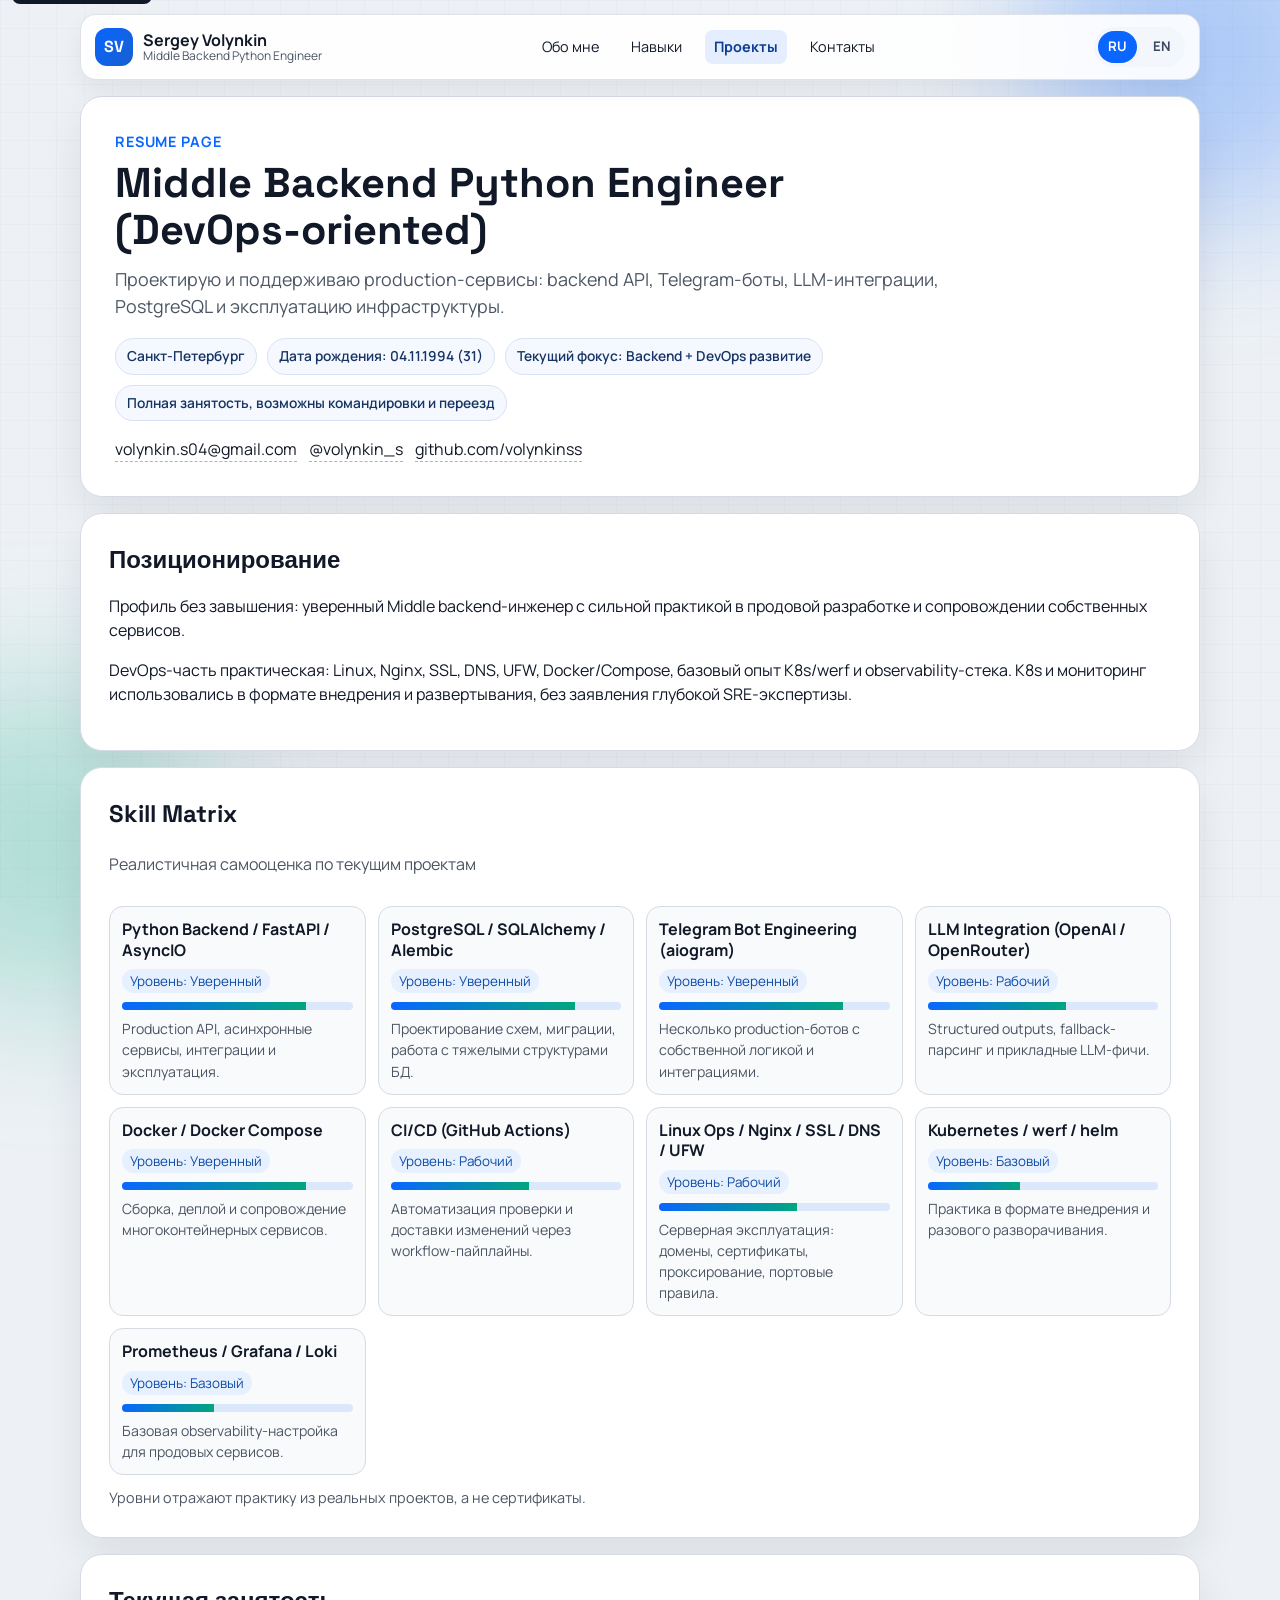
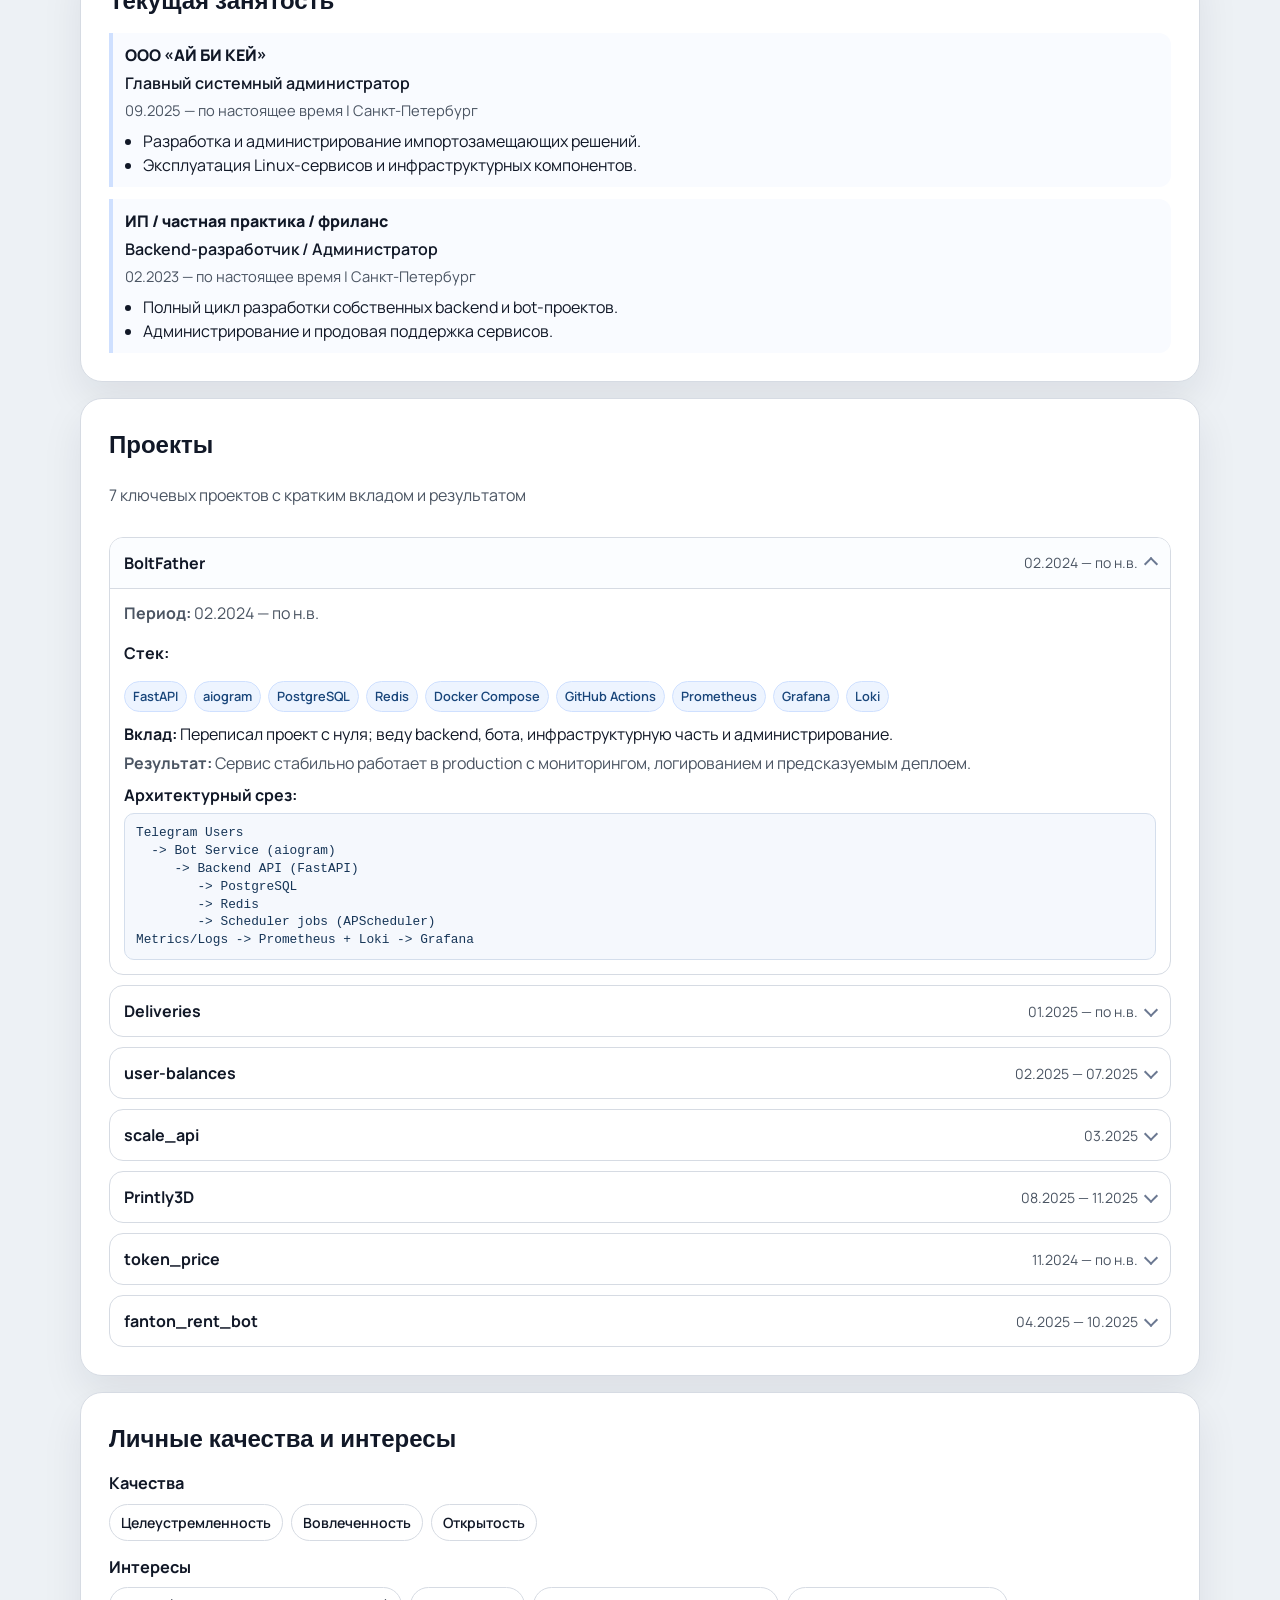
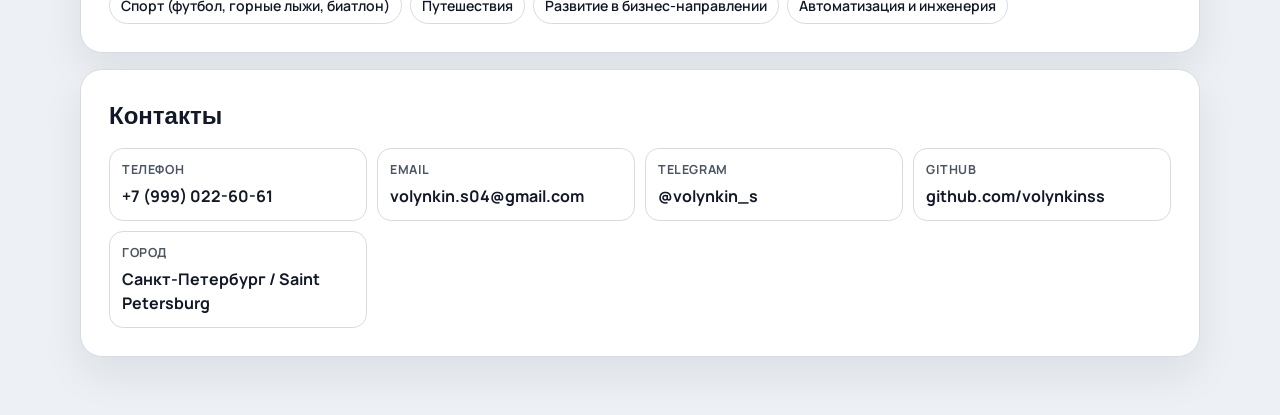
==== index.html @ 34895a5f "Update resume page" ====
<!doctype html>
<html lang="ru">
<head>
  <meta charset="utf-8">
  <meta name="viewport" content="width=device-width, initial-scale=1">
  <title>Sergey Volynkin | Middle Backend Python Engineer</title>
  <meta name="description" content="Middle Backend Python Engineer (DevOps-oriented). FastAPI, PostgreSQL, Docker, LLM integrations, Telegram bots, production operations.">
  <meta name="theme-color" content="#0a66ff">
  <meta property="og:type" content="website">
  <meta property="og:title" content="Sergey Volynkin | Middle Backend Python Engineer">
  <meta property="og:description" content="Backend Python Engineer (DevOps-oriented): production APIs, bots, LLM integrations, infrastructure operations.">
  <meta property="og:locale" content="ru_RU">
  <meta name="twitter:card" content="summary">
  <meta name="twitter:title" content="Sergey Volynkin | Middle Backend Python Engineer">
  <meta name="twitter:description" content="Backend Python Engineer (DevOps-oriented): production APIs, bots, LLM integrations, infrastructure operations.">
  <link rel="preconnect" href="https://fonts.googleapis.com">
  <link rel="preconnect" href="https://fonts.gstatic.com" crossorigin>
  <link href="https://fonts.googleapis.com/css2?family=Manrope:wght@400;500;700;800&family=Space+Grotesk:wght@500;700&display=swap" rel="stylesheet">
  <link rel="stylesheet" href="styles.css">
</head>
<body>
  <a class="skip-link" href="#about">Skip to content</a>
  <div class="bg-shape bg-shape-1" aria-hidden="true"></div>
  <div class="bg-shape bg-shape-2" aria-hidden="true"></div>
  <div class="bg-grid" aria-hidden="true"></div>

  <header class="topbar reveal">
    <div class="brand">
      <span class="brand-mark">SV</span>
      <div class="brand-text">
        <strong>Sergey Volynkin</strong>
        <small>Middle Backend Python Engineer</small>
      </div>
    </div>

    <nav class="nav" aria-label="Main sections">
      <a href="#about" data-i18n="nav.about" data-nav-link></a>
      <a href="#skills" data-i18n="nav.skills" data-nav-link></a>
      <a href="#projects" data-i18n="nav.projects" data-nav-link></a>
      <a href="#contacts" data-i18n="nav.contacts" data-nav-link></a>
    </nav>

    <div class="lang-switch" role="group" aria-label="Language switch">
      <button type="button" class="lang-btn is-active" data-lang-btn="ru">RU</button>
      <button type="button" class="lang-btn" data-lang-btn="en">EN</button>
    </div>
  </header>

  <main class="container">
    <section class="hero reveal observed-section" id="top">
      <p class="eyebrow" data-i18n="hero.eyebrow"></p>
      <h1 data-i18n="hero.title"></h1>
      <p class="hero-subtitle" data-i18n="hero.subtitle"></p>

      <div id="hero-facts" class="facts" aria-label="Profile facts"></div>

      <div class="quick-links">
        <a href="mailto:volynkin.s04@gmail.com">volynkin.s04@gmail.com</a>
        <a href="https://t.me/volynkin_s" target="_blank" rel="noreferrer">@volynkin_s</a>
        <a href="https://github.com/volynkinss" target="_blank" rel="noreferrer">github.com/volynkinss</a>
      </div>
    </section>

    <section id="about" class="panel reveal observed-section">
      <h2 data-i18n="about.title"></h2>
      <p data-i18n="about.p1"></p>
      <p data-i18n="about.p2"></p>
    </section>

    <section id="skills" class="panel reveal observed-section">
      <div class="section-head">
        <h2 data-i18n="skills.title"></h2>
        <p data-i18n="skills.subtitle"></p>
      </div>
      <div id="skills-grid" class="skills-grid"></div>
      <p class="section-note" data-i18n="skills.note"></p>
    </section>

    <section id="experience" class="panel reveal observed-section">
      <div class="section-head">
        <h2 data-i18n="experience.title"></h2>
      </div>
      <div id="experience-list" class="experience-list"></div>
    </section>

    <section id="projects" class="panel reveal observed-section">
      <div class="section-head">
        <h2 data-i18n="projects.title"></h2>
        <p data-i18n="projects.subtitle"></p>
      </div>
      <div id="projects-accordion" class="projects-accordion"></div>
    </section>

    <section id="interests" class="panel reveal observed-section">
      <div class="section-head">
        <h2 data-i18n="interests.title"></h2>
      </div>

      <h3 data-i18n="interests.qualitiesTitle"></h3>
      <div id="qualities" class="tag-list"></div>

      <h3 data-i18n="interests.interestsTitle"></h3>
      <div id="interests-list" class="tag-list"></div>
    </section>

    <section id="contacts" class="panel reveal contacts observed-section">
      <div class="section-head">
        <h2 data-i18n="contacts.title"></h2>
      </div>
      <div id="contacts-grid" class="contacts-grid"></div>
    </section>
  </main>

  <footer class="footer reveal">
    <p data-i18n="footer.text"></p>
  </footer>

  <script src="script.js"></script>
</body>
</html>
---- styles.css ----
:root {
  --bg: #edf1f5;
  --surface: #ffffff;
  --surface-strong: #f8fafc;
  --text: #111827;
  --muted: #4b5563;
  --line: #d6dbe3;
  --accent: #0a66ff;
  --accent-2: #00a67e;
  --accent-soft: rgba(10, 102, 255, 0.1);
  --shadow: 0 18px 42px rgba(18, 31, 53, 0.08);
  --radius-lg: 22px;
  --radius-md: 14px;
  --radius-sm: 10px;
}

* {
  box-sizing: border-box;
}

html {
  scroll-behavior: smooth;
}

body {
  margin: 0;
  background: var(--bg);
  color: var(--text);
  font-family: "Manrope", sans-serif;
  line-height: 1.5;
  min-height: 100vh;
  position: relative;
  overflow-x: hidden;
}

.skip-link {
  position: absolute;
  top: -50px;
  left: 12px;
  z-index: 999;
  padding: 8px 10px;
  border-radius: 8px;
  background: #111827;
  color: #fff;
  text-decoration: none;
  font-weight: 700;
}

.skip-link:focus {
  top: 10px;
}

.bg-grid {
  position: fixed;
  inset: 0;
  background-image:
    linear-gradient(rgba(17, 24, 39, 0.02) 1px, transparent 1px),
    linear-gradient(90deg, rgba(17, 24, 39, 0.02) 1px, transparent 1px);
  background-size: 28px 28px;
  pointer-events: none;
  z-index: -3;
}

.bg-shape {
  position: fixed;
  border-radius: 999px;
  filter: blur(70px);
  pointer-events: none;
  z-index: -2;
}

.bg-shape-1 {
  width: 340px;
  height: 340px;
  top: -120px;
  right: -90px;
  background: rgba(10, 102, 255, 0.28);
}

.bg-shape-2 {
  width: 330px;
  height: 330px;
  bottom: -110px;
  left: -120px;
  background: rgba(0, 166, 126, 0.25);
}

.topbar {
  position: sticky;
  top: 14px;
  z-index: 20;
  width: min(1120px, calc(100% - 28px));
  margin: 14px auto 0;
  padding: 12px 14px;
  border: 1px solid rgba(214, 219, 227, 0.8);
  border-radius: 16px;
  background: rgba(255, 255, 255, 0.9);
  backdrop-filter: blur(8px);
  display: flex;
  align-items: center;
  justify-content: space-between;
  gap: 16px;
  box-shadow: 0 10px 24px rgba(17, 24, 39, 0.06);
}

.brand {
  display: flex;
  align-items: center;
  gap: 10px;
}

.brand-mark {
  width: 38px;
  height: 38px;
  border-radius: 12px;
  display: grid;
  place-items: center;
  color: #fff;
  font-weight: 800;
  font-family: "Space Grotesk", sans-serif;
  background: linear-gradient(135deg, var(--accent), #175fce);
}

.brand-text {
  display: flex;
  flex-direction: column;
  line-height: 1.15;
}

.brand-text small {
  font-size: 0.75rem;
  color: var(--muted);
}

.nav {
  display: flex;
  align-items: center;
  gap: 14px;
}

.nav a {
  font-size: 0.9rem;
  color: var(--text);
  text-decoration: none;
  padding: 6px 9px;
  border-radius: 8px;
  transition: background-color 0.2s ease, color 0.2s ease;
}

.nav a:hover {
  background: var(--accent-soft);
}

.nav a.is-active {
  background: var(--accent-soft);
  color: #103f91;
  font-weight: 700;
}

.lang-switch {
  display: flex;
  gap: 6px;
  background: #f3f6fb;
  border-radius: 999px;
  padding: 4px;
}

.lang-btn {
  border: 0;
  background: transparent;
  font: inherit;
  font-size: 0.83rem;
  font-weight: 700;
  color: #3c4a60;
  padding: 6px 10px;
  border-radius: 999px;
  cursor: pointer;
}

.lang-btn.is-active {
  color: #fff;
  background: var(--accent);
}

.container {
  width: min(1120px, calc(100% - 28px));
  margin: 16px auto 0;
  display: grid;
  gap: 16px;
}

.hero,
.panel {
  border: 1px solid var(--line);
  border-radius: var(--radius-lg);
  background: var(--surface);
  box-shadow: var(--shadow);
  transition: transform 0.24s ease, box-shadow 0.24s ease, border-color 0.24s ease;
}

.hero:hover,
.panel:hover {
  transform: translateY(-2px);
  box-shadow: 0 20px 44px rgba(18, 31, 53, 0.1);
  border-color: #c8d5e8;
}

.hero {
  padding: clamp(18px, 3.5vw, 34px);
}

.eyebrow {
  margin: 0 0 6px;
  color: var(--accent);
  font-size: 0.9rem;
  font-weight: 700;
  letter-spacing: 0.06em;
  text-transform: uppercase;
}

h1 {
  margin: 0;
  max-width: 850px;
  font-size: clamp(1.5rem, 3.4vw, 2.6rem);
  line-height: 1.15;
  font-family: "Space Grotesk", sans-serif;
}

.hero-subtitle {
  margin: 12px 0 0;
  max-width: 900px;
  color: var(--muted);
  font-size: clamp(1rem, 1.65vw, 1.12rem);
}

.facts {
  margin-top: 18px;
  display: flex;
  flex-wrap: wrap;
  gap: 10px;
}

.fact-item {
  border: 1px solid #d7e2f5;
  background: #f5f8ff;
  color: #163463;
  border-radius: 999px;
  padding: 7px 11px;
  font-size: 0.86rem;
  font-weight: 600;
}

.quick-links {
  margin-top: 16px;
  display: flex;
  flex-wrap: wrap;
  gap: 12px;
}

.quick-links a {
  color: var(--text);
  text-decoration: none;
  border-bottom: 1px dashed #9bb5dd;
  transition: color 0.2s ease, border-color 0.2s ease;
}

.quick-links a:hover {
  color: var(--accent);
  border-bottom-color: var(--accent);
}

.panel {
  padding: clamp(18px, 3vw, 28px);
}

.section-head {
  display: flex;
  flex-direction: column;
  gap: 4px;
}

h2 {
  margin: 0;
  font-size: clamp(1.14rem, 2.2vw, 1.5rem);
  font-family: "Space Grotesk", sans-serif;
}

h3 {
  margin: 14px 0 8px;
  font-size: 1.02rem;
}

.section-head p,
.section-note,
.experience-meta,
.skill-note,
.project-meta,
.project-result,
.case-meta {
  color: var(--muted);
}

.skills-grid {
  margin-top: 14px;
  display: grid;
  gap: 12px;
  grid-template-columns: repeat(auto-fit, minmax(220px, 1fr));
}

.skill-card {
  border: 1px solid var(--line);
  border-radius: var(--radius-md);
  background: var(--surface-strong);
  padding: 12px;
}

.skill-head {
  display: block;
}

.skill-name {
  margin: 0;
  font-weight: 700;
  line-height: 1.28;
}

.skill-level-row {
  margin: 8px 0 8px;
}

.skill-level {
  display: inline-flex;
  max-width: 100%;
  font-size: 0.84rem;
  color: #0f4ca6;
  background: #e7f0ff;
  border-radius: 999px;
  padding: 4px 8px;
  white-space: normal;
  overflow-wrap: anywhere;
  line-height: 1.2;
}

.meter {
  margin: 9px 0 8px;
  height: 8px;
  background: #dbe8fb;
  border-radius: 999px;
  overflow: hidden;
}

.meter > span {
  display: block;
  height: 100%;
  background: linear-gradient(90deg, var(--accent), var(--accent-2));
}

.skill-note {
  margin: 0;
  font-size: 0.88rem;
}

.section-note {
  margin: 12px 0 0;
  font-size: 0.9rem;
}

.experience-list {
  margin-top: 14px;
  display: grid;
  gap: 12px;
}

.experience-item {
  border-left: 4px solid #cfe0ff;
  padding: 10px 12px;
  background: #f9fbff;
  border-radius: 0 12px 12px 0;
}

.experience-title {
  margin: 0;
  font-weight: 800;
}

.experience-role {
  margin: 4px 0;
  font-weight: 600;
}

.experience-meta {
  margin: 0 0 8px;
  font-size: 0.92rem;
}

.experience-item ul {
  margin: 8px 0 0;
  padding-left: 18px;
}

.projects-accordion {
  margin-top: 14px;
  display: grid;
  gap: 10px;
}

.project-item {
  border: 1px solid var(--line);
  border-radius: var(--radius-md);
  overflow: hidden;
  background: #fff;
}

.project-item summary {
  list-style: none;
  cursor: pointer;
  padding: 13px 14px;
  display: flex;
  justify-content: space-between;
  align-items: center;
  gap: 12px;
}

.project-item summary:hover {
  background: #fbfdff;
}

.project-item summary::-webkit-details-marker {
  display: none;
}

.project-item summary strong {
  font-size: 1rem;
}

.project-item summary span {
  color: var(--muted);
  font-size: 0.88rem;
}

.summary-right {
  display: inline-flex;
  align-items: center;
  gap: 8px;
}

.summary-chevron {
  width: 10px;
  height: 10px;
  border-right: 2px solid #6b7891;
  border-bottom: 2px solid #6b7891;
  transform: rotate(45deg);
  transition: transform 0.22s ease;
  margin-top: -3px;
}

.project-item[open] .summary-chevron {
  transform: rotate(-135deg);
  margin-top: 2px;
}

.project-item[open] summary {
  border-bottom: 1px solid var(--line);
  background: #fbfdff;
}

.project-body {
  padding: 12px 14px 14px;
}

.project-meta {
  margin: 0 0 7px;
}

.stack {
  display: flex;
  flex-wrap: wrap;
  gap: 7px;
  margin: 8px 0 10px;
}

.stack span {
  background: #edf4ff;
  color: #18457a;
  border: 1px solid #cfe0ff;
  font-size: 0.8rem;
  border-radius: 999px;
  padding: 5px 8px;
  font-weight: 600;
}

.project-contrib,
.project-result {
  margin: 5px 0;
}

.project-arch-title {
  margin: 8px 0 6px;
}

.project-arch {
  margin: 0;
  border: 1px solid #d4deec;
  border-radius: 10px;
  padding: 10px 11px;
  background: #f5f8fd;
  color: #163557;
  overflow-x: auto;
  font-family: "SFMono-Regular", Menlo, Consolas, monospace;
  font-size: 0.8rem;
  line-height: 1.4;
}

.tag-list {
  display: flex;
  flex-wrap: wrap;
  gap: 8px;
}

.tag-list span {
  border: 1px solid var(--line);
  background: #fff;
  border-radius: 999px;
  padding: 7px 11px;
  font-size: 0.88rem;
  font-weight: 600;
}

.contacts-grid {
  margin-top: 14px;
  display: grid;
  gap: 10px;
  grid-template-columns: repeat(auto-fit, minmax(220px, 1fr));
}

.contact-item {
  border: 1px solid var(--line);
  border-radius: var(--radius-md);
  padding: 12px;
  background: #fff;
}

.contact-label {
  margin: 0 0 4px;
  font-size: 0.78rem;
  text-transform: uppercase;
  letter-spacing: 0.05em;
  color: var(--muted);
  font-weight: 700;
}

.contact-value {
  margin: 0;
  font-size: 1rem;
  font-weight: 700;
}

.contact-value a {
  color: var(--text);
  text-decoration: none;
}

.contact-value a:hover {
  color: var(--accent);
}

a:focus-visible,
button:focus-visible,
summary:focus-visible {
  outline: 2px solid rgba(10, 102, 255, 0.65);
  outline-offset: 2px;
}

.footer {
  width: min(1120px, calc(100% - 28px));
  margin: 14px auto 22px;
  text-align: center;
  color: var(--muted);
  font-size: 0.9rem;
}

.reveal {
  opacity: 0;
  transform: translateY(12px);
  transition: opacity 0.55s ease, transform 0.55s ease;
}

.reveal.is-visible {
  opacity: 1;
  transform: translateY(0);
}

@media (prefers-reduced-motion: reduce) {
  *,
  *::before,
  *::after {
    animation: none !important;
    transition: none !important;
    scroll-behavior: auto !important;
  }
}

@media (max-width: 960px) {
  .topbar {
    flex-wrap: wrap;
    justify-content: center;
  }

  .nav {
    order: 3;
    width: 100%;
    justify-content: center;
    flex-wrap: wrap;
  }
}

@media (max-width: 640px) {
  .topbar {
    top: 10px;
    width: calc(100% - 20px);
    margin-top: 10px;
  }

  .container,
  .footer {
    width: calc(100% - 20px);
  }

  .hero,
  .panel {
    border-radius: 16px;
  }

  .project-item summary {
    flex-direction: column;
    align-items: flex-start;
  }
}

@media print {
  body {
    background: #fff;
  }

  .topbar,
  .lang-switch,
  .bg-grid,
  .bg-shape,
  .footer {
    display: none !important;
  }

  .container {
    width: 100%;
    margin: 0;
    gap: 10px;
  }

  .hero,
  .panel {
    box-shadow: none;
    border: 1px solid #d9d9d9;
    break-inside: avoid;
  }

  .project-item {
    break-inside: avoid;
  }
}
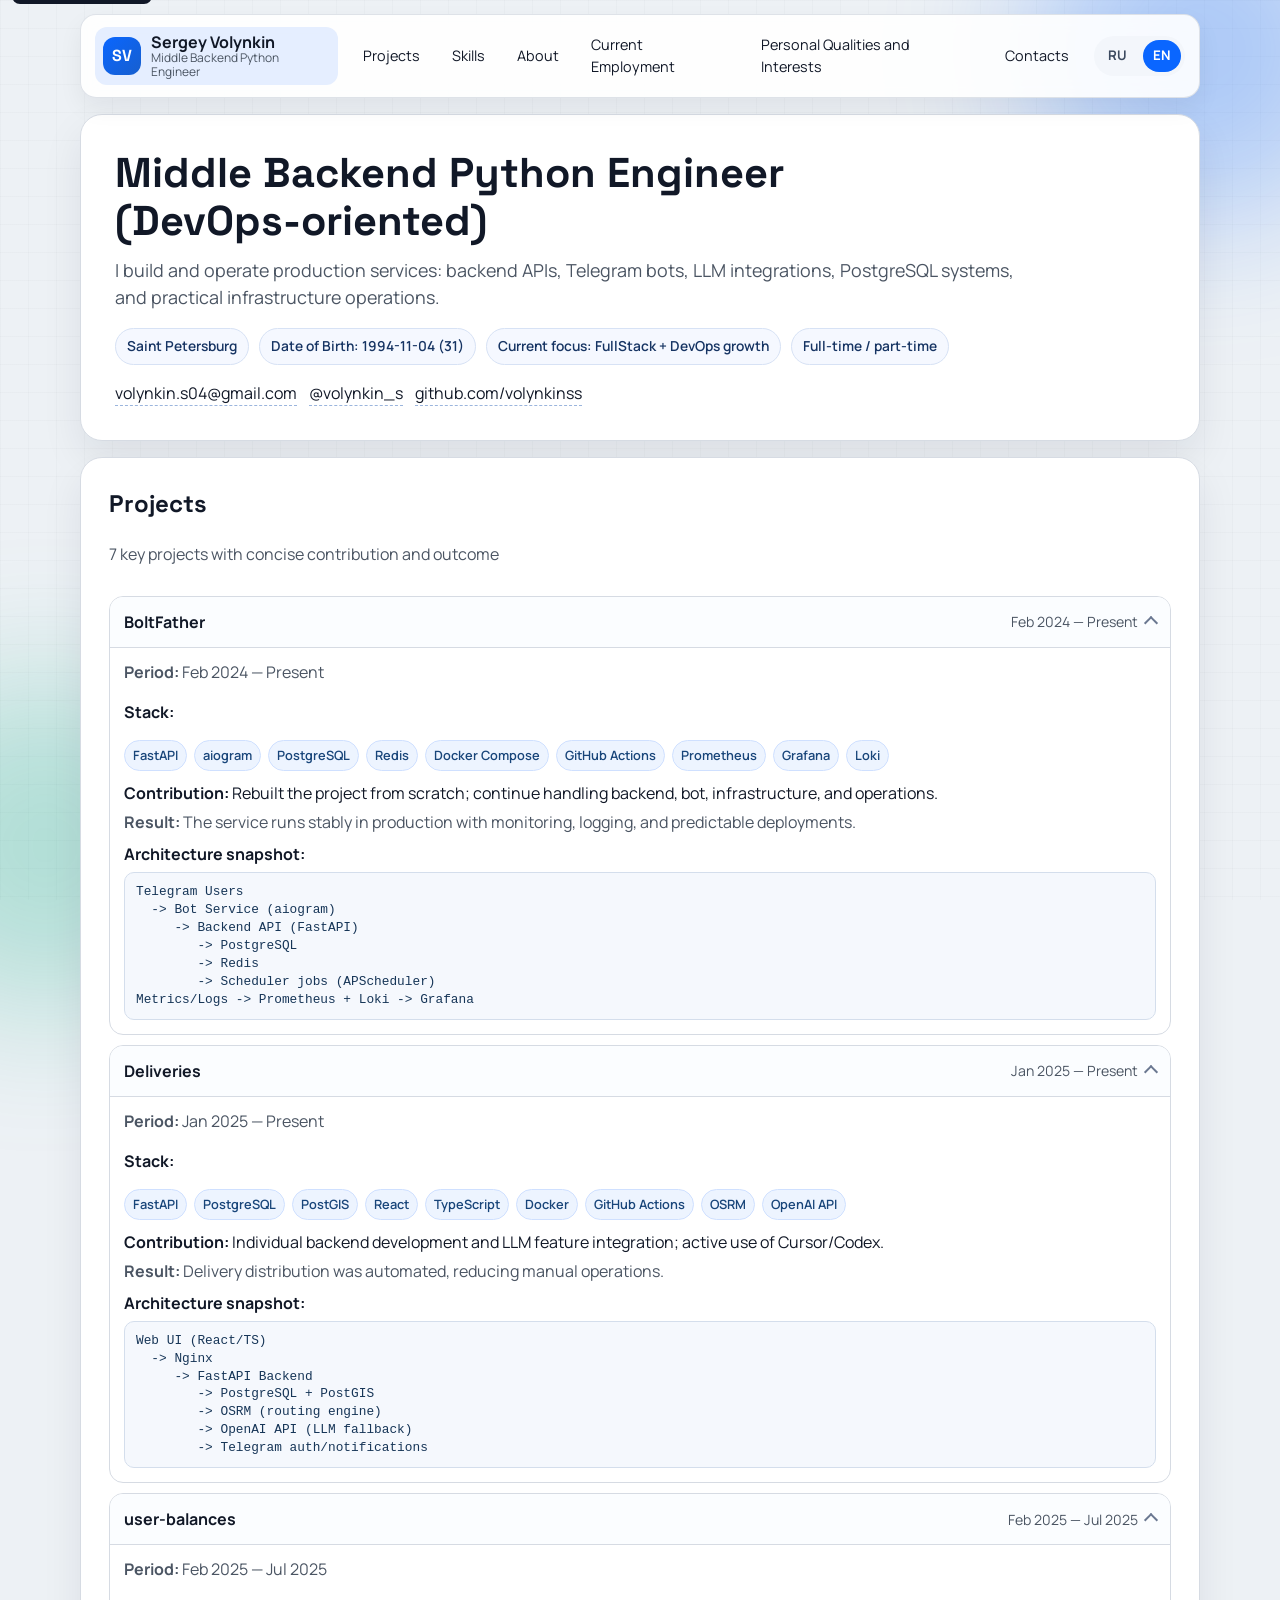
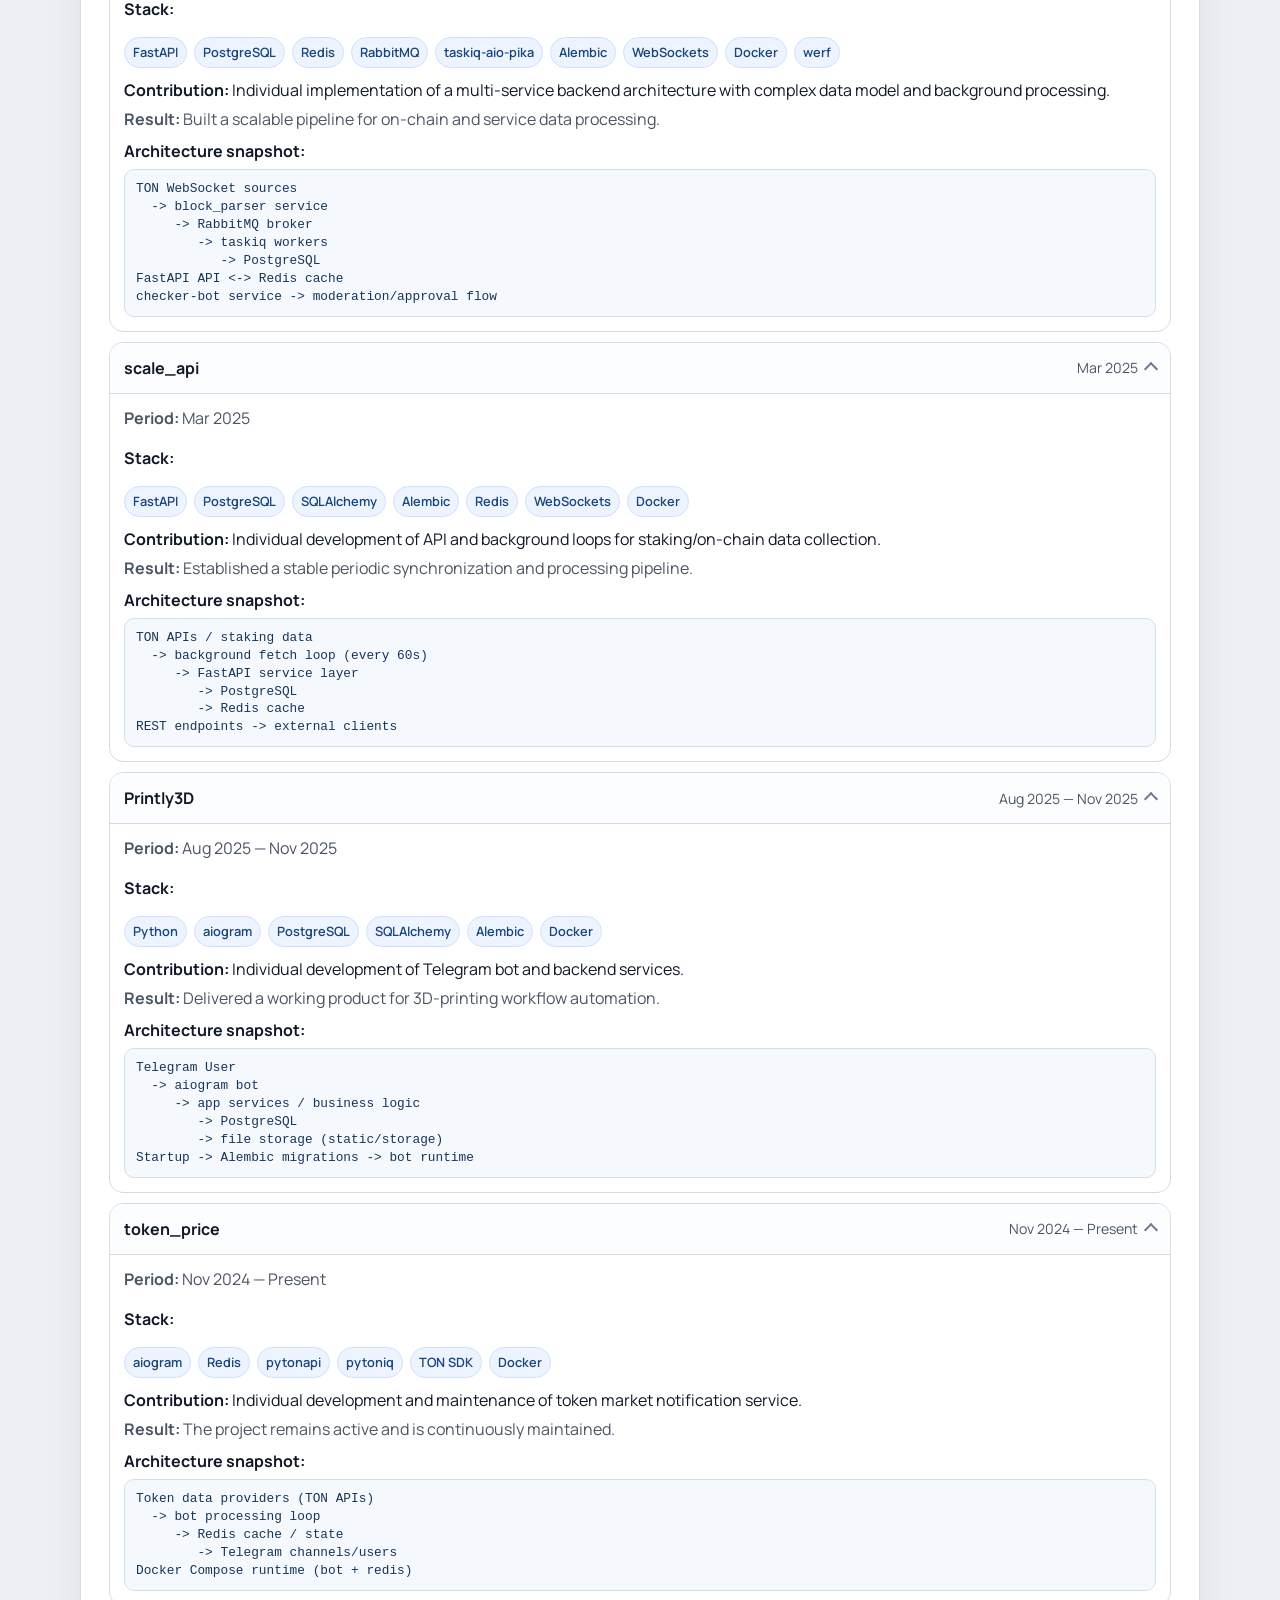
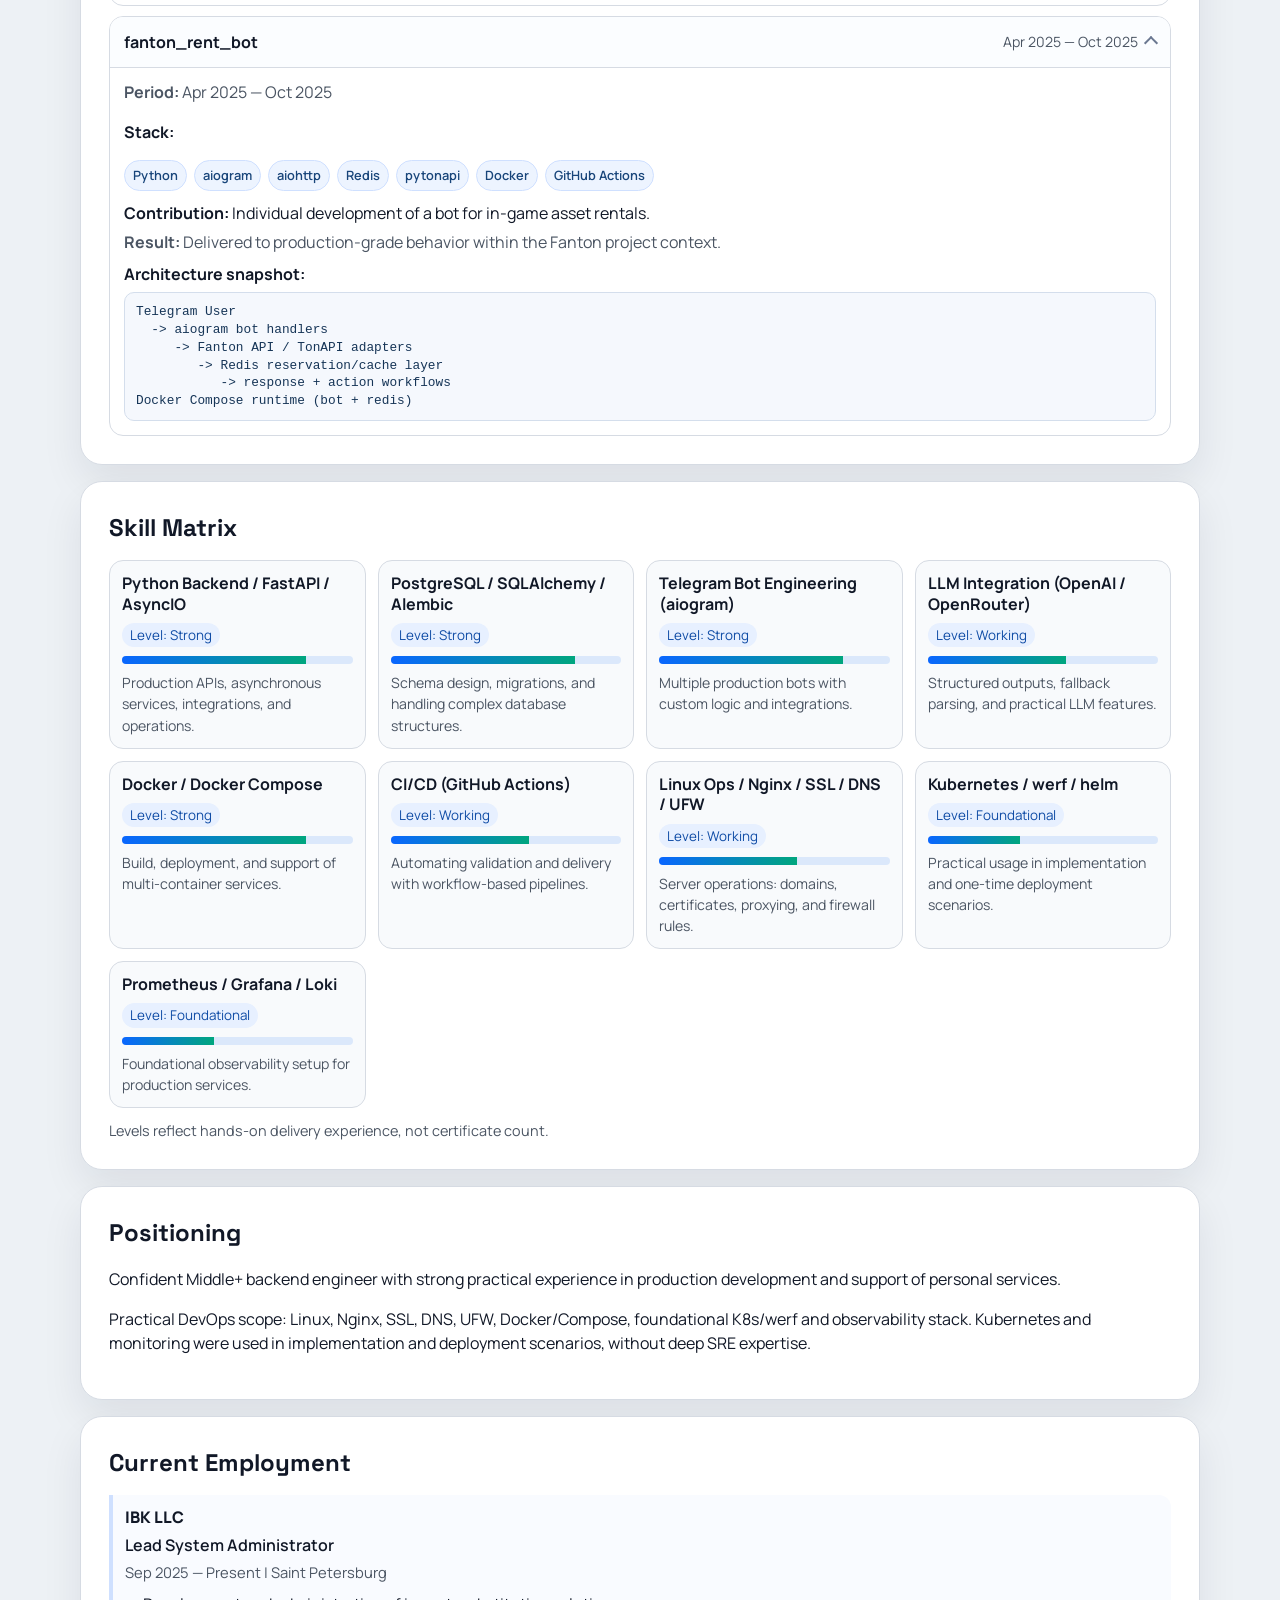
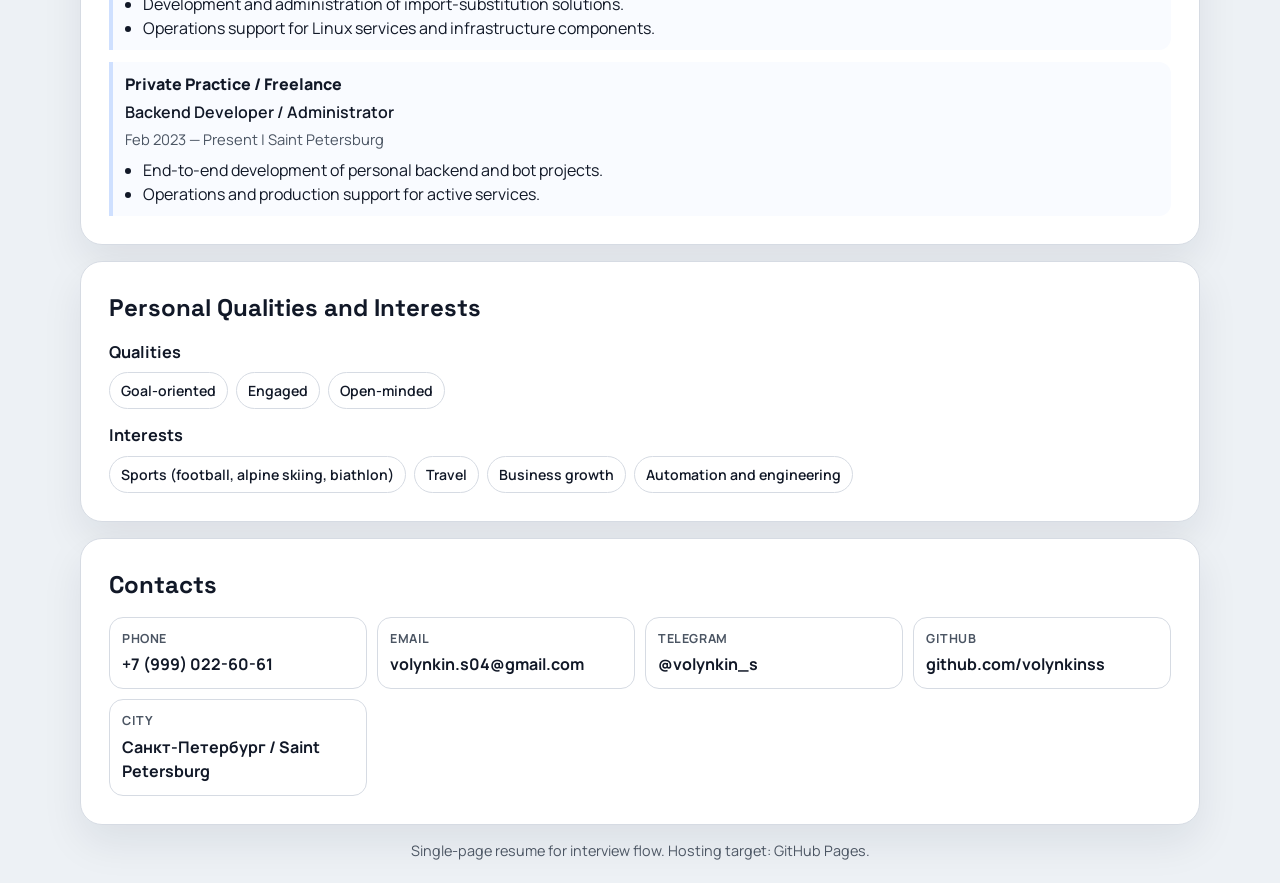
==== commit 43af46d1: "Update info" ====
--- a/index.html
+++ b/index.html
@@ -1,5 +1,5 @@
 <!doctype html>
-<html lang="ru">
+<html lang="en">
 <head>
   <meta charset="utf-8">
   <meta name="viewport" content="width=device-width, initial-scale=1">
@@ -25,30 +25,31 @@
   <div class="bg-grid" aria-hidden="true"></div>
 
   <header class="topbar reveal">
-    <div class="brand">
+    <a href="#top" class="brand" data-brand-link aria-label="Go to top section">
       <span class="brand-mark">SV</span>
       <div class="brand-text">
         <strong>Sergey Volynkin</strong>
         <small>Middle Backend Python Engineer</small>
       </div>
-    </div>
+    </a>
 
     <nav class="nav" aria-label="Main sections">
+      <a href="#projects" data-i18n="nav.projects" data-nav-link></a>
+      <a href="#skills" data-i18n="nav.skills" data-nav-link></a>
       <a href="#about" data-i18n="nav.about" data-nav-link></a>
-      <a href="#skills" data-i18n="nav.skills" data-nav-link></a>
-      <a href="#projects" data-i18n="nav.projects" data-nav-link></a>
+      <a href="#experience" data-i18n="experience.title" data-nav-link></a>
+      <a href="#interests" data-i18n="interests.title" data-nav-link></a>
       <a href="#contacts" data-i18n="nav.contacts" data-nav-link></a>
     </nav>
 
     <div class="lang-switch" role="group" aria-label="Language switch">
-      <button type="button" class="lang-btn is-active" data-lang-btn="ru">RU</button>
-      <button type="button" class="lang-btn" data-lang-btn="en">EN</button>
+      <button type="button" class="lang-btn" data-lang-btn="ru">RU</button>
+      <button type="button" class="lang-btn is-active" data-lang-btn="en">EN</button>
     </div>
   </header>
 
   <main class="container">
     <section class="hero reveal observed-section" id="top">
-      <p class="eyebrow" data-i18n="hero.eyebrow"></p>
       <h1 data-i18n="hero.title"></h1>
       <p class="hero-subtitle" data-i18n="hero.subtitle"></p>
 
@@ -61,19 +62,26 @@
       </div>
     </section>
 
-    <section id="about" class="panel reveal observed-section">
-      <h2 data-i18n="about.title"></h2>
-      <p data-i18n="about.p1"></p>
-      <p data-i18n="about.p2"></p>
+    <section id="projects" class="panel reveal observed-section">
+      <div class="section-head">
+        <h2 data-i18n="projects.title"></h2>
+        <p data-i18n="projects.subtitle"></p>
+      </div>
+      <div id="projects-accordion" class="projects-accordion"></div>
     </section>
 
     <section id="skills" class="panel reveal observed-section">
       <div class="section-head">
         <h2 data-i18n="skills.title"></h2>
-        <p data-i18n="skills.subtitle"></p>
       </div>
       <div id="skills-grid" class="skills-grid"></div>
       <p class="section-note" data-i18n="skills.note"></p>
+    </section>
+
+    <section id="about" class="panel reveal observed-section">
+      <h2 data-i18n="about.title"></h2>
+      <p data-i18n="about.p1"></p>
+      <p data-i18n="about.p2"></p>
     </section>
 
     <section id="experience" class="panel reveal observed-section">
@@ -81,14 +89,6 @@
         <h2 data-i18n="experience.title"></h2>
       </div>
       <div id="experience-list" class="experience-list"></div>
-    </section>
-
-    <section id="projects" class="panel reveal observed-section">
-      <div class="section-head">
-        <h2 data-i18n="projects.title"></h2>
-        <p data-i18n="projects.subtitle"></p>
-      </div>
-      <div id="projects-accordion" class="projects-accordion"></div>
     </section>
 
     <section id="interests" class="panel reveal observed-section">
--- a/styles.css
+++ b/styles.css
@@ -20,6 +20,7 @@
 
 html {
   scroll-behavior: smooth;
+  scroll-padding-top: var(--anchor-offset, 120px);
 }
 
 body {
@@ -107,6 +108,19 @@
   display: flex;
   align-items: center;
   gap: 10px;
+  text-decoration: none;
+  color: inherit;
+  padding: 6px 8px;
+  border-radius: 12px;
+  transition: background-color 0.2s ease;
+}
+
+.brand:hover {
+  background: var(--accent-soft);
+}
+
+.brand.is-active {
+  background: var(--accent-soft);
 }
 
 .brand-mark {
@@ -189,6 +203,10 @@
   gap: 16px;
 }
 
+.observed-section {
+  scroll-margin-top: var(--anchor-offset, 120px);
+}
+
 .hero,
 .panel {
   border: 1px solid var(--line);
@@ -580,8 +598,8 @@
 }
 
 .reveal {
-  opacity: 0;
-  transform: translateY(12px);
+  opacity: 1;
+  transform: translateY(0);
   transition: opacity 0.55s ease, transform 0.55s ease;
 }
 
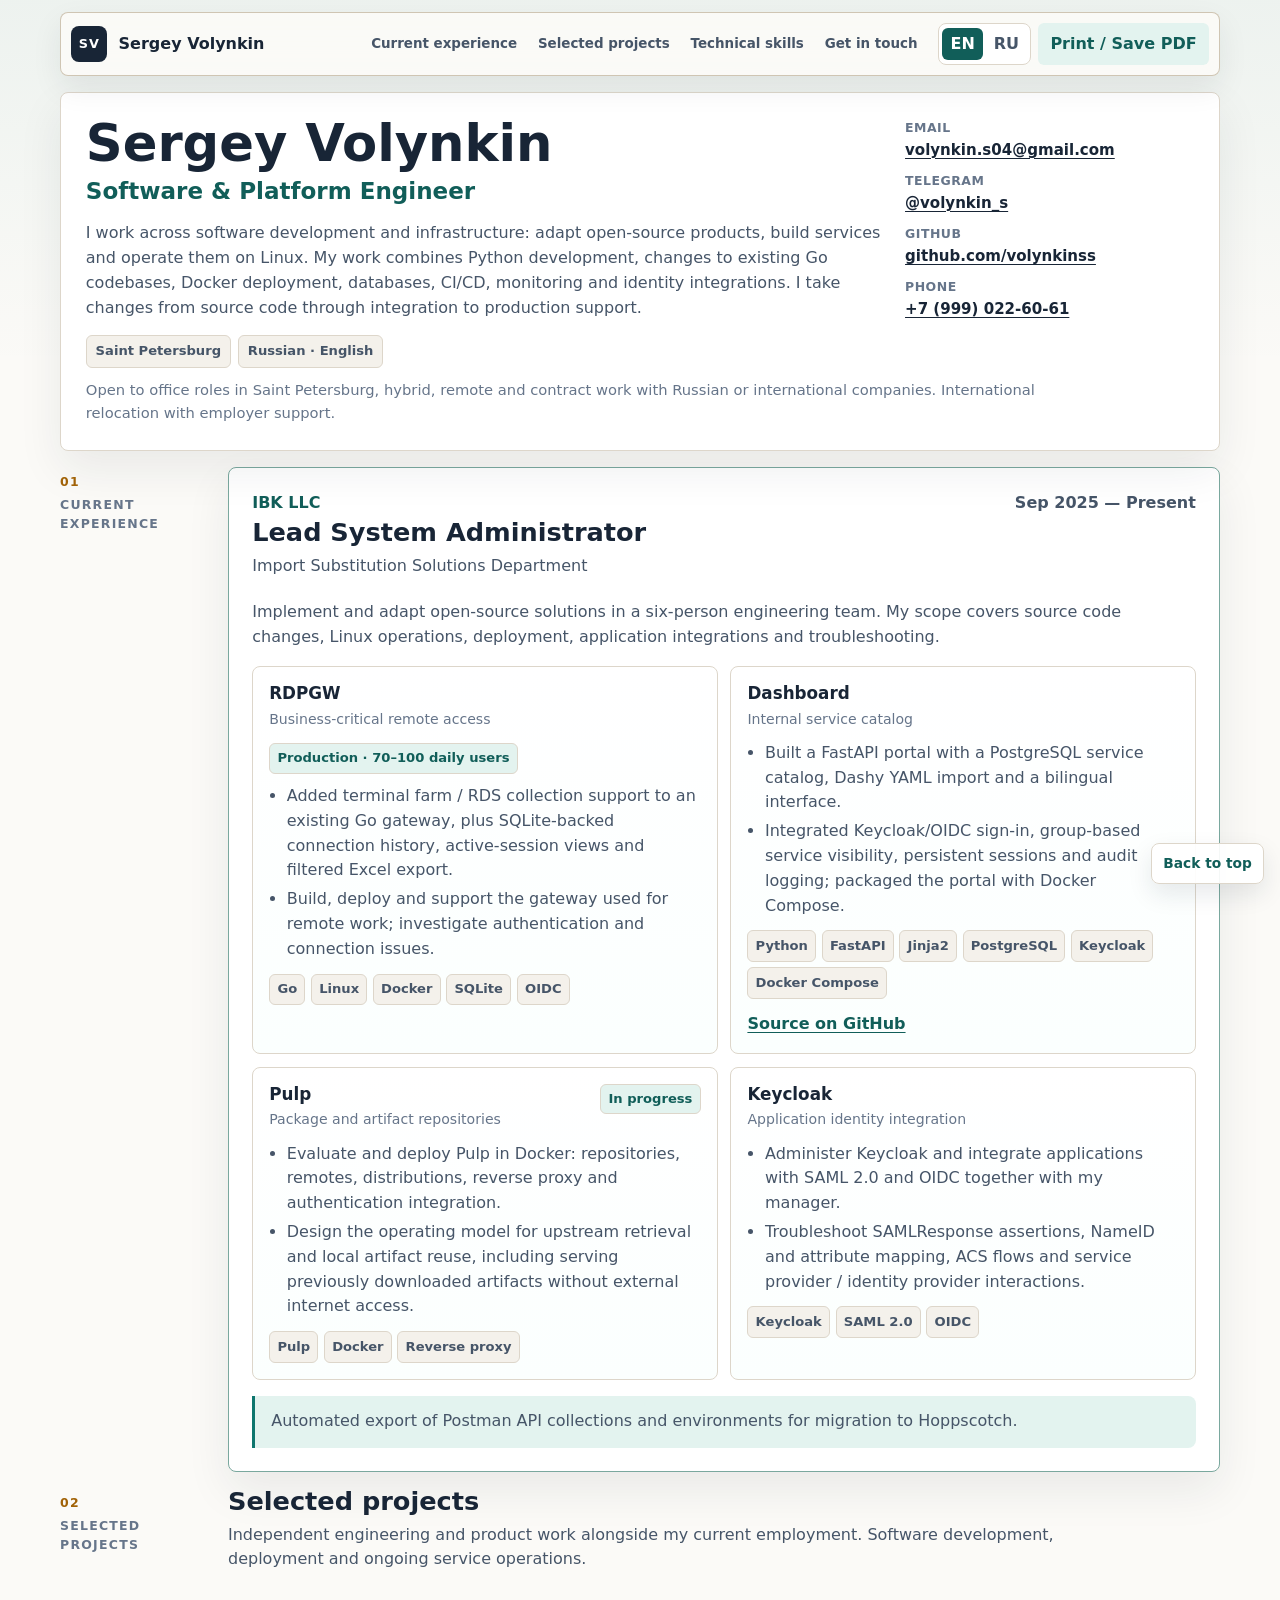
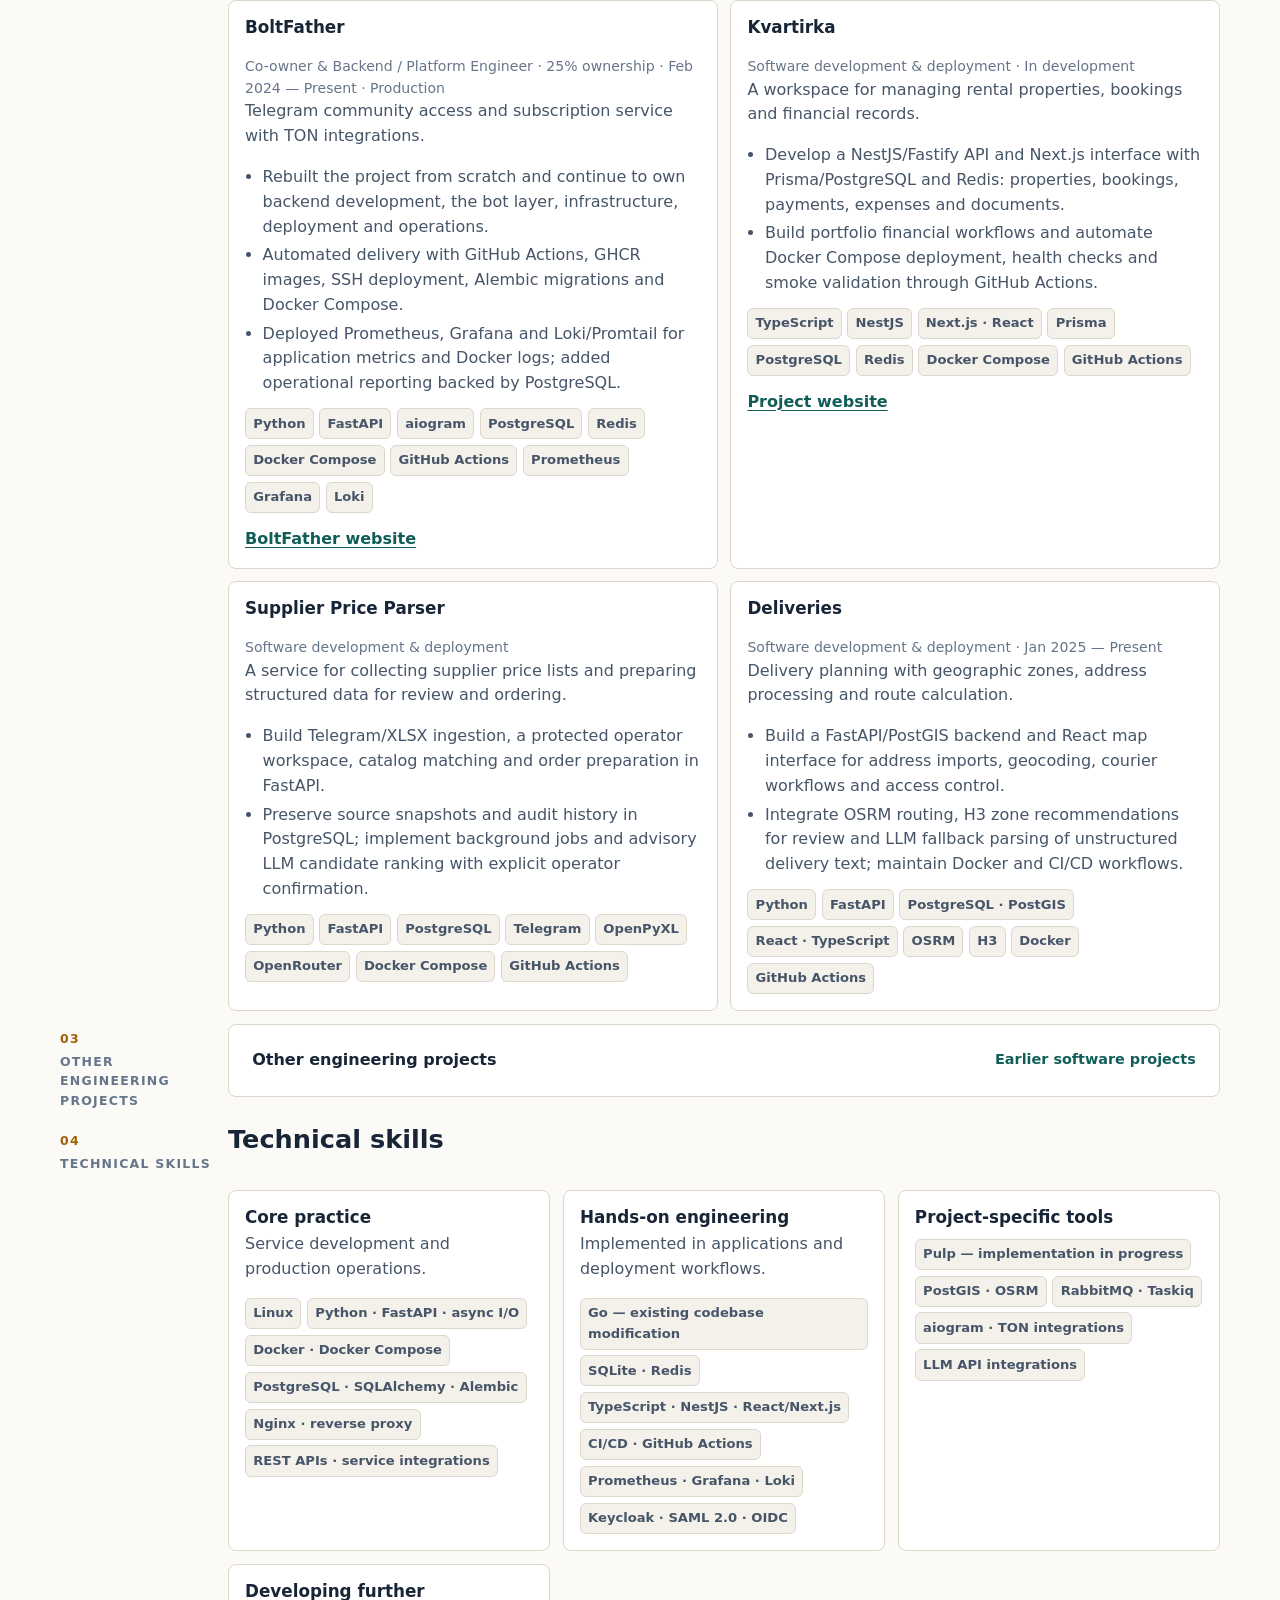
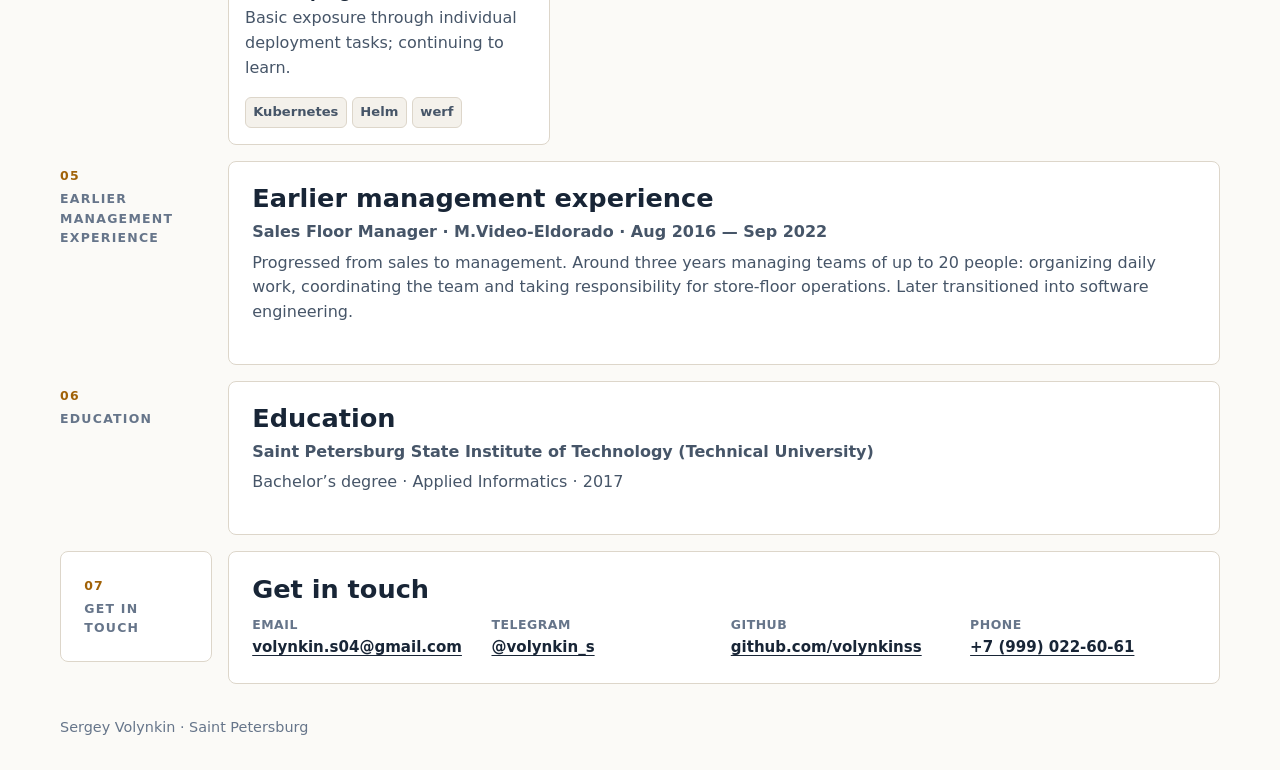
==== commit 15d552c3: "Refresh bilingual resume with verified engineering experience" ====
--- a/index.html
+++ b/index.html
@@ -3,118 +3,423 @@
 <head>
   <meta charset="utf-8">
   <meta name="viewport" content="width=device-width, initial-scale=1">
-  <title>Sergey Volynkin | Middle Backend Python Engineer</title>
-  <meta name="description" content="Middle Backend Python Engineer (DevOps-oriented). FastAPI, PostgreSQL, Docker, LLM integrations, Telegram bots, production operations.">
-  <meta name="theme-color" content="#0a66ff">
-  <meta property="og:type" content="website">
-  <meta property="og:title" content="Sergey Volynkin | Middle Backend Python Engineer">
-  <meta property="og:description" content="Backend Python Engineer (DevOps-oriented): production APIs, bots, LLM integrations, infrastructure operations.">
-  <meta property="og:locale" content="ru_RU">
+  <title>Sergey Volynkin - Software &amp; Platform Engineer</title>
+  <meta name="description" content="Sergey Volynkin — Software &amp; Platform Engineer. Open-source customization, Python, Go codebases, Linux, Docker, CI/CD and production operations. Saint Petersburg; open to remote work.">
+  <meta name="theme-color" content="#0f766e">
+  <meta name="color-scheme" content="light">
+  <meta property="og:type" content="profile">
+  <meta property="og:title" content="Sergey Volynkin - Software &amp; Platform Engineer">
+  <meta property="og:description" content="Sergey Volynkin — Software &amp; Platform Engineer. Open-source customization, Python, Go codebases, Linux, Docker, CI/CD and production operations. Saint Petersburg; open to remote work.">
+  <meta property="og:locale" content="en_US">
   <meta name="twitter:card" content="summary">
-  <meta name="twitter:title" content="Sergey Volynkin | Middle Backend Python Engineer">
-  <meta name="twitter:description" content="Backend Python Engineer (DevOps-oriented): production APIs, bots, LLM integrations, infrastructure operations.">
-  <link rel="preconnect" href="https://fonts.googleapis.com">
-  <link rel="preconnect" href="https://fonts.gstatic.com" crossorigin>
-  <link href="https://fonts.googleapis.com/css2?family=Manrope:wght@400;500;700;800&family=Space+Grotesk:wght@500;700&display=swap" rel="stylesheet">
+  <meta name="twitter:title" content="Sergey Volynkin - Software &amp; Platform Engineer">
+  <meta name="twitter:description" content="Sergey Volynkin — Software &amp; Platform Engineer. Open-source customization, Python, Go codebases, Linux, Docker, CI/CD and production operations. Saint Petersburg; open to remote work.">
   <link rel="stylesheet" href="styles.css">
+  <link rel="stylesheet" href="print.css" media="print">
+  <script id="structured-data" type="application/ld+json">{
+  "@context": "https://schema.org",
+  "@type": "ProfilePage",
+  "inLanguage": "en",
+  "name": "Sergey Volynkin",
+  "description": "Sergey Volynkin — Software & Platform Engineer. Open-source customization, Python, Go codebases, Linux, Docker, CI/CD and production operations. Saint Petersburg; open to remote work.",
+  "mainEntity": {
+    "@type": "Person",
+    "name": "Sergey Volynkin",
+    "jobTitle": "Software & Platform Engineer",
+    "email": "mailto:volynkin.s04@gmail.com",
+    "telephone": "+7 (999) 022-60-61",
+    "sameAs": [
+      "https://t.me/volynkin_s",
+      "https://github.com/volynkinss"
+    ],
+    "address": {
+      "@type": "PostalAddress",
+      "addressLocality": "Saint Petersburg"
+    }
+  }
+}</script>
 </head>
-<body>
-  <a class="skip-link" href="#about">Skip to content</a>
-  <div class="bg-shape bg-shape-1" aria-hidden="true"></div>
-  <div class="bg-shape bg-shape-2" aria-hidden="true"></div>
-  <div class="bg-grid" aria-hidden="true"></div>
-
-  <header class="topbar reveal">
-    <a href="#top" class="brand" data-brand-link aria-label="Go to top section">
-      <span class="brand-mark">SV</span>
-      <div class="brand-text">
-        <strong>Sergey Volynkin</strong>
-        <small>Middle Backend Python Engineer</small>
-      </div>
-    </a>
-
-    <nav class="nav" aria-label="Main sections">
-      <a href="#projects" data-i18n="nav.projects" data-nav-link></a>
-      <a href="#skills" data-i18n="nav.skills" data-nav-link></a>
-      <a href="#about" data-i18n="nav.about" data-nav-link></a>
-      <a href="#experience" data-i18n="experience.title" data-nav-link></a>
-      <a href="#interests" data-i18n="interests.title" data-nav-link></a>
-      <a href="#contacts" data-i18n="nav.contacts" data-nav-link></a>
-    </nav>
-
-    <div class="lang-switch" role="group" aria-label="Language switch">
-      <button type="button" class="lang-btn" data-lang-btn="ru">RU</button>
-      <button type="button" class="lang-btn is-active" data-lang-btn="en">EN</button>
-    </div>
-  </header>
-
-  <main class="container">
-    <section class="hero reveal observed-section" id="top">
-      <h1 data-i18n="hero.title"></h1>
-      <p class="hero-subtitle" data-i18n="hero.subtitle"></p>
-
-      <div id="hero-facts" class="facts" aria-label="Profile facts"></div>
-
-      <div class="quick-links">
-        <a href="mailto:volynkin.s04@gmail.com">volynkin.s04@gmail.com</a>
-        <a href="https://t.me/volynkin_s" target="_blank" rel="noreferrer">@volynkin_s</a>
-        <a href="https://github.com/volynkinss" target="_blank" rel="noreferrer">github.com/volynkinss</a>
-      </div>
-    </section>
-
-    <section id="projects" class="panel reveal observed-section">
-      <div class="section-head">
-        <h2 data-i18n="projects.title"></h2>
-        <p data-i18n="projects.subtitle"></p>
-      </div>
-      <div id="projects-accordion" class="projects-accordion"></div>
-    </section>
-
-    <section id="skills" class="panel reveal observed-section">
-      <div class="section-head">
-        <h2 data-i18n="skills.title"></h2>
-      </div>
-      <div id="skills-grid" class="skills-grid"></div>
-      <p class="section-note" data-i18n="skills.note"></p>
-    </section>
-
-    <section id="about" class="panel reveal observed-section">
-      <h2 data-i18n="about.title"></h2>
-      <p data-i18n="about.p1"></p>
-      <p data-i18n="about.p2"></p>
-    </section>
-
-    <section id="experience" class="panel reveal observed-section">
-      <div class="section-head">
-        <h2 data-i18n="experience.title"></h2>
-      </div>
-      <div id="experience-list" class="experience-list"></div>
-    </section>
-
-    <section id="interests" class="panel reveal observed-section">
-      <div class="section-head">
-        <h2 data-i18n="interests.title"></h2>
-      </div>
-
-      <h3 data-i18n="interests.qualitiesTitle"></h3>
-      <div id="qualities" class="tag-list"></div>
-
-      <h3 data-i18n="interests.interestsTitle"></h3>
-      <div id="interests-list" class="tag-list"></div>
-    </section>
-
-    <section id="contacts" class="panel reveal contacts observed-section">
-      <div class="section-head">
-        <h2 data-i18n="contacts.title"></h2>
-      </div>
-      <div id="contacts-grid" class="contacts-grid"></div>
-    </section>
-  </main>
-
-  <footer class="footer reveal">
-    <p data-i18n="footer.text"></p>
-  </footer>
-
-  <script src="script.js"></script>
+<body data-lang="en">
+  <div id="resume-app">
+    <a class="skip-link" href="#top">Skip to content</a>
+
+    <header class="site-header">
+      <a class="brand" href="#top" aria-label="Back to top">
+        <span class="brand-mark" aria-hidden="true">SV</span>
+        <span class="brand-copy">
+          <span class="brand-name">Sergey Volynkin</span>
+          <span class="brand-role">Software &amp; Platform Engineer</span>
+        </span>
+      </a>
+      <nav class="site-nav" aria-label="Resume sections">
+        <a href="#experience">Current experience</a><a href="#projects">Selected projects</a><a href="#skills">Technical skills</a><a href="#contacts">Get in touch</a>
+      </nav>
+      <div class="header-actions" aria-label="Resume language">
+        <div class="language-switch" role="group" aria-label="Resume language">
+
+            <button class="language-button" type="button" data-lang-btn="en" aria-pressed="true">
+              EN
+            </button>
+
+            <button class="language-button" type="button" data-lang-btn="ru" aria-pressed="false">
+              RU
+            </button>
+
+        </div>
+        <button class="print-button" type="button" data-print>Print / Save PDF</button>
+      </div>
+    </header>
+
+    <main id="top" class="resume-page" tabindex="-1">
+
+    <section class="hero" aria-labelledby="hero-name">
+      <span id="about" class="anchor-alias" aria-hidden="true"></span>
+      <div class="hero-main">
+        <div class="hero-copy">
+          <h1 id="hero-name">Sergey Volynkin</h1>
+          <p class="headline">Software &amp; Platform Engineer</p>
+          <p class="summary">I work across software development and infrastructure: adapt open-source products, build services and operate them on Linux. My work combines Python development, changes to existing Go codebases, Docker deployment, databases, CI/CD, monitoring and identity integrations. I take changes from source code through integration to production support.</p>
+        </div>
+
+    <ul class="hero-contacts">
+
+        <li>
+          <span>Email</span>
+          <a href="mailto:volynkin.s04@gmail.com">volynkin.s04@gmail.com</a>
+        </li>
+
+        <li>
+          <span>Telegram</span>
+          <a href="https://t.me/volynkin_s">@volynkin_s</a>
+        </li>
+
+        <li>
+          <span>GitHub</span>
+          <a href="https://github.com/volynkinss">github.com/volynkinss</a>
+        </li>
+
+        <li>
+          <span>Phone</span>
+          <a href="tel:+79990226061">+7 (999) 022-60-61</a>
+        </li>
+
+    </ul>
+
+      </div>
+      <ul class="meta-strip"><li>Saint Petersburg</li><li>Russian · English</li></ul>
+      <p class="availability">Open to office roles in Saint Petersburg, hybrid, remote and contract work with Russian or international companies. International relocation with employer support.</p>
+    </section>
+
+
+    <section id="experience" class="content-section current-section" aria-labelledby="experience-title">
+
+    <div class="section-label" aria-hidden="true">
+      <span>01</span>
+      <strong>Current experience</strong>
+    </div>
+
+      <article class="employment-panel">
+        <div class="employment-head">
+          <div>
+            <p class="company">IBK LLC</p>
+            <h2 id="experience-title">Lead System Administrator</h2>
+            <p class="department">Import Substitution Solutions Department</p>
+          </div>
+          <p class="period">Sep 2025 — Present</p>
+        </div>
+        <p class="overview">Implement and adapt open-source solutions in a six-person engineering team. My scope covers source code changes, Linux operations, deployment, application integrations and troubleshooting.</p>
+        <div class="case-grid">
+    <article id="case-rdpgw" class="case-card">
+      <div class="case-head">
+        <div>
+          <h3>RDPGW</h3>
+          <p>Business-critical remote access</p>
+        </div>
+        <span class="status">Production · 70–100 daily users</span>
+      </div>
+      <ul class="bullet-list"><li>Added terminal farm / RDS collection support to an existing Go gateway, plus SQLite-backed connection history, active-session views and filtered Excel export.</li><li>Build, deploy and support the gateway used for remote work; investigate authentication and connection issues.</li></ul>
+      <ul class="stack-list"><li>Go</li><li>Linux</li><li>Docker</li><li>SQLite</li><li>OIDC</li></ul>
+
+    </article>
+
+    <article id="case-dashboard" class="case-card">
+      <div class="case-head">
+        <div>
+          <h3>Dashboard</h3>
+          <p>Internal service catalog</p>
+        </div>
+
+      </div>
+      <ul class="bullet-list"><li>Built a FastAPI portal with a PostgreSQL service catalog, Dashy YAML import and a bilingual interface.</li><li>Integrated Keycloak/OIDC sign-in, group-based service visibility, persistent sessions and audit logging; packaged the portal with Docker Compose.</li></ul>
+      <ul class="stack-list"><li>Python</li><li>FastAPI</li><li>Jinja2</li><li>PostgreSQL</li><li>Keycloak</li><li>Docker Compose</li></ul>
+      <p class="link-row"><a href="https://github.com/volynkinss/dashboard" target="_blank" rel="noreferrer">Source on GitHub</a></p>
+    </article>
+
+    <article id="case-pulp" class="case-card">
+      <div class="case-head">
+        <div>
+          <h3>Pulp</h3>
+          <p>Package and artifact repositories</p>
+        </div>
+        <span class="status">In progress</span>
+      </div>
+      <ul class="bullet-list"><li>Evaluate and deploy Pulp in Docker: repositories, remotes, distributions, reverse proxy and authentication integration.</li><li>Design the operating model for upstream retrieval and local artifact reuse, including serving previously downloaded artifacts without external internet access.</li></ul>
+      <ul class="stack-list"><li>Pulp</li><li>Docker</li><li>Reverse proxy</li></ul>
+
+    </article>
+
+    <article id="case-keycloak" class="case-card">
+      <div class="case-head">
+        <div>
+          <h3>Keycloak</h3>
+          <p>Application identity integration</p>
+        </div>
+
+      </div>
+      <ul class="bullet-list"><li>Administer Keycloak and integrate applications with SAML 2.0 and OIDC together with my manager.</li><li>Troubleshoot SAMLResponse assertions, NameID and attribute mapping, ACS flows and service provider / identity provider interactions.</li></ul>
+      <ul class="stack-list"><li>Keycloak</li><li>SAML 2.0</li><li>OIDC</li></ul>
+
+    </article>
+  </div>
+        <p class="automation-note">Automated export of Postman API collections and environments for migration to Hoppscotch.</p>
+      </article>
+    </section>
+
+
+    <section id="projects" class="content-section" aria-labelledby="projects-title">
+
+    <div class="section-label" aria-hidden="true">
+      <span>02</span>
+      <strong>Selected projects</strong>
+    </div>
+
+      <div class="section-heading">
+        <h2 id="projects-title">Selected projects</h2>
+        <p>Independent engineering and product work alongside my current employment. Software development, deployment and ongoing service operations.</p>
+      </div>
+      <div class="project-grid">
+    <article id="project-boltfather" class="project-card">
+      <div class="project-head">
+        <h3>BoltFather</h3>
+        <p>Co-owner &amp; Backend / Platform Engineer · 25% ownership · Feb 2024 — Present · Production</p>
+      </div>
+      <p class="project-description">Telegram community access and subscription service with TON integrations.</p>
+      <ul class="bullet-list"><li>Rebuilt the project from scratch and continue to own backend development, the bot layer, infrastructure, deployment and operations.</li><li>Automated delivery with GitHub Actions, GHCR images, SSH deployment, Alembic migrations and Docker Compose.</li><li>Deployed Prometheus, Grafana and Loki/Promtail for application metrics and Docker logs; added operational reporting backed by PostgreSQL.</li></ul>
+      <ul class="stack-list"><li>Python</li><li>FastAPI</li><li>aiogram</li><li>PostgreSQL</li><li>Redis</li><li>Docker Compose</li><li>GitHub Actions</li><li>Prometheus</li><li>Grafana</li><li>Loki</li></ul>
+      <p class="link-row"><a href="https://boltfather.com/" target="_blank" rel="noreferrer">BoltFather website</a></p>
+    </article>
+
+    <article id="project-kvartirka" class="project-card">
+      <div class="project-head">
+        <h3>Kvartirka</h3>
+        <p>Software development &amp; deployment · In development</p>
+      </div>
+      <p class="project-description">A workspace for managing rental properties, bookings and financial records.</p>
+      <ul class="bullet-list"><li>Develop a NestJS/Fastify API and Next.js interface with Prisma/PostgreSQL and Redis: properties, bookings, payments, expenses and documents.</li><li>Build portfolio financial workflows and automate Docker Compose deployment, health checks and smoke validation through GitHub Actions.</li></ul>
+      <ul class="stack-list"><li>TypeScript</li><li>NestJS</li><li>Next.js · React</li><li>Prisma</li><li>PostgreSQL</li><li>Redis</li><li>Docker Compose</li><li>GitHub Actions</li></ul>
+      <p class="link-row"><a href="https://rentalkeeper.ru/" target="_blank" rel="noreferrer">Project website</a></p>
+    </article>
+
+    <article id="project-supplier-parser" class="project-card">
+      <div class="project-head">
+        <h3>Supplier Price Parser</h3>
+        <p>Software development &amp; deployment</p>
+      </div>
+      <p class="project-description">A service for collecting supplier price lists and preparing structured data for review and ordering.</p>
+      <ul class="bullet-list"><li>Build Telegram/XLSX ingestion, a protected operator workspace, catalog matching and order preparation in FastAPI.</li><li>Preserve source snapshots and audit history in PostgreSQL; implement background jobs and advisory LLM candidate ranking with explicit operator confirmation.</li></ul>
+      <ul class="stack-list"><li>Python</li><li>FastAPI</li><li>PostgreSQL</li><li>Telegram</li><li>OpenPyXL</li><li>OpenRouter</li><li>Docker Compose</li><li>GitHub Actions</li></ul>
+
+    </article>
+
+    <article id="project-deliveries" class="project-card">
+      <div class="project-head">
+        <h3>Deliveries</h3>
+        <p>Software development &amp; deployment · Jan 2025 — Present</p>
+      </div>
+      <p class="project-description">Delivery planning with geographic zones, address processing and route calculation.</p>
+      <ul class="bullet-list"><li>Build a FastAPI/PostGIS backend and React map interface for address imports, geocoding, courier workflows and access control.</li><li>Integrate OSRM routing, H3 zone recommendations for review and LLM fallback parsing of unstructured delivery text; maintain Docker and CI/CD workflows.</li></ul>
+      <ul class="stack-list"><li>Python</li><li>FastAPI</li><li>PostgreSQL · PostGIS</li><li>React · TypeScript</li><li>OSRM</li><li>H3</li><li>Docker</li><li>GitHub Actions</li></ul>
+
+    </article>
+  </div>
+    </section>
+
+
+    <section id="other-projects" class="content-section secondary-section" aria-labelledby="other-projects-title">
+
+    <div class="section-label" aria-hidden="true">
+      <span>03</span>
+      <strong>Other engineering projects</strong>
+    </div>
+
+      <details class="other-projects" data-disclosure="other-projects">
+        <summary>
+          <span id="other-projects-title">Other engineering projects</span>
+          <span>Earlier software projects</span>
+        </summary>
+        <div class="other-project-list">
+
+    <article id="other-user-balances" class="other-project">
+      <div>
+        <h3>User Balances</h3>
+        <p class="small-meta">Feb 2025 — Jul 2025</p>
+      </div>
+      <p>Backend development for TON data processing: service APIs, block parsing, queue workers and database models.</p>
+      <ul class="stack-list compact"><li>FastAPI</li><li>PostgreSQL</li><li>Redis</li><li>RabbitMQ</li><li>Taskiq</li></ul>
+    </article>
+
+    <article id="other-scale-api" class="other-project">
+      <div>
+        <h3>Scale API</h3>
+        <p class="small-meta">Mar 2025 · Project closed</p>
+      </div>
+      <p>Developed an API and background synchronization for staking and on-chain data.</p>
+      <ul class="stack-list compact"><li>FastAPI</li><li>PostgreSQL</li><li>Alembic</li><li>Docker</li></ul>
+    </article>
+
+    <article id="other-printly3d" class="other-project">
+      <div>
+        <h3>Printly3D</h3>
+        <p class="small-meta">Aug 2025 — Nov 2025 · Project closed</p>
+      </div>
+      <p>Developed a Telegram bot and backend for 3D-printing order workflows.</p>
+      <ul class="stack-list compact"><li>Python</li><li>aiogram</li><li>PostgreSQL</li><li>Alembic</li><li>Docker</li></ul>
+    </article>
+
+    <article id="other-token-prices" class="other-project">
+      <div>
+        <h3>Token Prices</h3>
+
+      </div>
+      <p>Built token price monitoring and Telegram notifications with TON integrations, Redis state and automated Docker deployment.</p>
+      <ul class="stack-list compact"><li>aiogram</li><li>Redis</li><li>TON APIs</li><li>Docker</li></ul>
+    </article>
+
+    <article id="other-fanton-rent" class="other-project">
+      <div>
+        <h3>Fanton Rent</h3>
+        <p class="small-meta">Apr 2025 — Oct 2025 · Project closed</p>
+      </div>
+      <p>Developed a bot for in-game asset rentals, integrating the Fanton API with wallet and reservation workflows.</p>
+      <ul class="stack-list compact"><li>Python</li><li>aiogram</li><li>Redis</li><li>TON APIs</li><li>GitHub Actions</li></ul>
+    </article>
+
+        </div>
+      </details>
+    </section>
+
+
+    <section id="skills" class="content-section" aria-labelledby="skills-title">
+
+    <div class="section-label" aria-hidden="true">
+      <span>04</span>
+      <strong>Technical skills</strong>
+    </div>
+
+      <div class="section-heading">
+        <h2 id="skills-title">Technical skills</h2>
+      </div>
+      <div class="skill-grid">
+
+    <article class="skill-group">
+      <h3>Core practice</h3>
+      <p>Service development and production operations.</p>
+      <ul class="skill-list"><li>Linux</li><li>Python · FastAPI · async I/O</li><li>Docker · Docker Compose</li><li>PostgreSQL · SQLAlchemy · Alembic</li><li>Nginx · reverse proxy</li><li>REST APIs · service integrations</li></ul>
+    </article>
+
+    <article class="skill-group">
+      <h3>Hands-on engineering</h3>
+      <p>Implemented in applications and deployment workflows.</p>
+      <ul class="skill-list"><li>Go — existing codebase modification</li><li>SQLite · Redis</li><li>TypeScript · NestJS · React/Next.js</li><li>CI/CD · GitHub Actions</li><li>Prometheus · Grafana · Loki</li><li>Keycloak · SAML 2.0 · OIDC</li></ul>
+    </article>
+
+    <article class="skill-group">
+      <h3>Project-specific tools</h3>
+
+      <ul class="skill-list"><li>Pulp — implementation in progress</li><li>PostGIS · OSRM</li><li>RabbitMQ · Taskiq</li><li>aiogram · TON integrations</li><li>LLM API integrations</li></ul>
+    </article>
+
+    <article class="skill-group">
+      <h3>Developing further</h3>
+      <p>Basic exposure through individual deployment tasks; continuing to learn.</p>
+      <ul class="skill-list"><li>Kubernetes</li><li>Helm</li><li>werf</li></ul>
+    </article>
+
+      </div>
+    </section>
+
+
+    <section id="background" class="content-section slim-section" aria-labelledby="background-title">
+
+    <div class="section-label" aria-hidden="true">
+      <span>05</span>
+      <strong>Earlier management experience</strong>
+    </div>
+
+      <div class="text-panel">
+        <h2 id="background-title">Earlier management experience</h2>
+        <p class="strong-line">Sales Floor Manager · M.Video-Eldorado · Aug 2016 — Sep 2022</p>
+        <p>Progressed from sales to management. Around three years managing teams of up to 20 people: organizing daily work, coordinating the team and taking responsibility for store-floor operations. Later transitioned into software engineering.</p>
+      </div>
+    </section>
+
+
+    <section id="education" class="content-section slim-section" aria-labelledby="education-title">
+
+    <div class="section-label" aria-hidden="true">
+      <span>06</span>
+      <strong>Education</strong>
+    </div>
+
+      <div class="text-panel">
+        <h2 id="education-title">Education</h2>
+        <p class="strong-line">Saint Petersburg State Institute of Technology (Technical University)</p>
+        <p>Bachelor’s degree · Applied Informatics · 2017</p>
+      </div>
+    </section>
+
+
+    <section id="contacts" class="content-section contacts-section" aria-labelledby="contacts-title">
+
+    <div class="section-label" aria-hidden="true">
+      <span>07</span>
+      <strong>Get in touch</strong>
+    </div>
+
+      <div>
+        <h2 id="contacts-title">Get in touch</h2>
+
+    <ul class="contact-grid">
+
+        <li>
+          <span>Email</span>
+          <a href="mailto:volynkin.s04@gmail.com">volynkin.s04@gmail.com</a>
+        </li>
+
+        <li>
+          <span>Telegram</span>
+          <a href="https://t.me/volynkin_s">@volynkin_s</a>
+        </li>
+
+        <li>
+          <span>GitHub</span>
+          <a href="https://github.com/volynkinss">github.com/volynkinss</a>
+        </li>
+
+        <li>
+          <span>Phone</span>
+          <a href="tel:+79990226061">+7 (999) 022-60-61</a>
+        </li>
+
+    </ul>
+
+      </div>
+    </section>
+
+    </main>
+    <footer class="site-footer"><span id="interests" class="anchor-alias" aria-hidden="true"></span><p>Sergey Volynkin · Saint Petersburg</p></footer>
+    <a class="back-to-top" href="#top" aria-label="Back to top">Back to top</a>
+  </div>
+  <script type="module" src="script.js"></script>
 </body>
 </html>
--- a/styles.css
+++ b/styles.css
@@ -1,17 +1,20 @@
 :root {
-  --bg: #edf1f5;
+  --page: #fbfaf7;
   --surface: #ffffff;
-  --surface-strong: #f8fafc;
-  --text: #111827;
-  --muted: #4b5563;
-  --line: #d6dbe3;
-  --accent: #0a66ff;
-  --accent-2: #00a67e;
-  --accent-soft: rgba(10, 102, 255, 0.1);
-  --shadow: 0 18px 42px rgba(18, 31, 53, 0.08);
-  --radius-lg: 22px;
-  --radius-md: 14px;
-  --radius-sm: 10px;
+  --surface-subtle: #f4f1eb;
+  --ink: #182536;
+  --ink-soft: #465568;
+  --muted: #66758a;
+  --line: #ddd6ca;
+  --line-strong: #c8bda9;
+  --teal: #0f766e;
+  --teal-dark: #115e59;
+  --teal-soft: #e3f3ef;
+  --brass: #a16207;
+  --focus: #0f766e;
+  --shadow: 0 18px 45px rgba(24, 37, 54, 0.08);
+  --radius: 8px;
+  --max: 1160px;
 }
 
 * {
@@ -20,668 +23,731 @@
 
 html {
   scroll-behavior: smooth;
-  scroll-padding-top: var(--anchor-offset, 120px);
+  scroll-padding-top: 6.5rem;
 }
 
 body {
   margin: 0;
-  background: var(--bg);
-  color: var(--text);
-  font-family: "Manrope", sans-serif;
-  line-height: 1.5;
-  min-height: 100vh;
+  min-width: 320px;
+  color: var(--ink);
+  background:
+    linear-gradient(180deg, rgba(15, 118, 110, 0.06), transparent 23rem),
+    var(--page);
+  font-family: ui-sans-serif, system-ui, -apple-system, BlinkMacSystemFont, "Segoe UI", sans-serif;
+  font-size: 16px;
+  line-height: 1.55;
+  overflow-x: hidden;
+}
+
+a {
+  color: var(--teal-dark);
+  text-decoration-thickness: 0.08em;
+  text-underline-offset: 0.18em;
+}
+
+a:hover {
+  color: var(--teal);
+}
+
+a:focus-visible,
+button:focus-visible,
+summary:focus-visible,
+main:focus-visible {
+  outline: 3px solid color-mix(in srgb, var(--focus), white 25%);
+  outline-offset: 3px;
+}
+
+button {
+  font: inherit;
+}
+
+.skip-link {
+  position: fixed;
+  left: 1rem;
+  top: -5rem;
+  z-index: 50;
+  padding: 0.65rem 0.85rem;
+  border-radius: var(--radius);
+  background: var(--ink);
+  color: white;
+  font-weight: 700;
+  text-decoration: none;
+}
+
+.skip-link:focus {
+  top: 1rem;
+}
+
+.site-header {
+  position: sticky;
+  top: 0.75rem;
+  z-index: 20;
+  width: min(var(--max), calc(100% - 2rem));
+  margin: 0.75rem auto 0;
+  padding: 0.65rem;
+  border: 1px solid rgba(200, 189, 169, 0.85);
+  border-radius: var(--radius);
+  background: rgba(251, 250, 247, 0.94);
+  box-shadow: 0 12px 30px rgba(24, 37, 54, 0.08);
+  backdrop-filter: blur(12px);
+  display: grid;
+  grid-template-columns: minmax(13rem, 1fr) auto auto;
+  gap: 0.75rem;
+  align-items: center;
+}
+
+.brand {
+  display: inline-flex;
+  align-items: center;
+  gap: 0.7rem;
+  min-width: 0;
+  color: inherit;
+  text-decoration: none;
+}
+
+.brand-mark {
+  width: 2.25rem;
+  height: 2.25rem;
+  border-radius: var(--radius);
+  display: grid;
+  place-items: center;
+  background: var(--ink);
+  color: white;
+  font-size: 0.8rem;
+  font-weight: 800;
+  letter-spacing: 0.08em;
+}
+
+.brand-copy {
+  display: grid;
+  min-width: 0;
+}
+
+.brand-name {
+  font-weight: 800;
+  line-height: 1.15;
+  white-space: nowrap;
+  overflow: hidden;
+  text-overflow: ellipsis;
+}
+
+.brand-role {
+  display: none;
+}
+
+.site-nav {
+  display: flex;
+  flex-wrap: nowrap;
+  justify-content: center;
+  gap: 0.2rem;
+}
+
+.site-nav a {
+  border-radius: var(--radius);
+  padding: 0.42rem 0.55rem;
+  color: var(--ink-soft);
+  font-size: 0.84rem;
+  font-weight: 650;
+  text-decoration: none;
+}
+
+.site-nav a:hover {
+  background: var(--teal-soft);
+  color: var(--teal-dark);
+}
+
+.header-actions {
+  display: flex;
+  justify-content: flex-end;
+  gap: 0.45rem;
+}
+
+.language-switch {
+  display: inline-flex;
+  gap: 0.18rem;
+  padding: 0.2rem;
+  border: 1px solid var(--line);
+  border-radius: var(--radius);
+  background: var(--surface);
+}
+
+.language-button,
+.print-button {
+  min-height: 2rem;
+  border: 0;
+  border-radius: calc(var(--radius) - 2px);
+  cursor: pointer;
+  font-weight: 750;
+}
+
+.language-button {
+  min-width: 2.45rem;
+  padding: 0.25rem 0.5rem;
+  color: var(--ink-soft);
+  background: transparent;
+}
+
+.language-button[aria-pressed="true"] {
+  color: white;
+  background: var(--teal-dark);
+}
+
+.print-button {
+  padding: 0.25rem 0.75rem;
+  color: var(--teal-dark);
+  background: var(--teal-soft);
+}
+
+.resume-page,
+.site-footer {
+  width: min(var(--max), calc(100% - 2rem));
+  margin-inline: auto;
+}
+
+.resume-page {
+  display: grid;
+  gap: 1rem;
+  padding: 1rem 0 2rem;
+}
+
+.hero,
+.employment-panel,
+.project-card,
+.case-card,
+.skill-group,
+.text-panel,
+.contacts-section > div,
+.other-projects {
+  border: 1px solid var(--line);
+  border-radius: var(--radius);
+  background: var(--surface);
+}
+
+.hero {
   position: relative;
-  overflow-x: hidden;
-}
-
-.skip-link {
+  padding: clamp(1rem, 2.1vw, 1.55rem);
+  box-shadow: var(--shadow);
+}
+
+.anchor-alias {
   position: absolute;
-  top: -50px;
-  left: 12px;
-  z-index: 999;
-  padding: 8px 10px;
-  border-radius: 8px;
-  background: #111827;
-  color: #fff;
-  text-decoration: none;
+  top: -6.5rem;
+}
+
+.hero-main {
+  display: grid;
+  grid-template-columns: minmax(0, 1fr) minmax(15rem, 0.36fr);
+  gap: 1rem;
+  align-items: start;
+}
+
+h1,
+h2,
+h3,
+p {
+  margin-top: 0;
+}
+
+h1 {
+  margin-bottom: 0.35rem;
+  font-size: clamp(2rem, 4vw, 3.65rem);
+  line-height: 0.98;
+  letter-spacing: 0;
+}
+
+.headline {
+  margin-bottom: 0.75rem;
+  color: var(--teal-dark);
+  font-size: clamp(1.05rem, 1.8vw, 1.45rem);
+  font-weight: 760;
+}
+
+.summary {
+  max-width: 58rem;
+  margin-bottom: 0;
+  color: var(--ink-soft);
+  font-size: clamp(1rem, 1.18vw, 1.04rem);
+}
+
+.hero-contacts,
+.contact-grid {
+  list-style: none;
+  margin: 0;
+  padding: 0;
+}
+
+.hero-contacts {
+  display: grid;
+  gap: 0.55rem;
+}
+
+.hero-contacts li,
+.contact-grid li {
+  display: grid;
+  gap: 0.1rem;
+  min-width: 0;
+}
+
+.hero-contacts span,
+.contact-grid span,
+.small-meta {
+  color: var(--muted);
+  font-size: 0.78rem;
   font-weight: 700;
-}
-
-.skip-link:focus {
-  top: 10px;
-}
-
-.bg-grid {
-  position: fixed;
-  inset: 0;
-  background-image:
-    linear-gradient(rgba(17, 24, 39, 0.02) 1px, transparent 1px),
-    linear-gradient(90deg, rgba(17, 24, 39, 0.02) 1px, transparent 1px);
-  background-size: 28px 28px;
-  pointer-events: none;
-  z-index: -3;
-}
-
-.bg-shape {
-  position: fixed;
-  border-radius: 999px;
-  filter: blur(70px);
-  pointer-events: none;
-  z-index: -2;
-}
-
-.bg-shape-1 {
-  width: 340px;
-  height: 340px;
-  top: -120px;
-  right: -90px;
-  background: rgba(10, 102, 255, 0.28);
-}
-
-.bg-shape-2 {
-  width: 330px;
-  height: 330px;
-  bottom: -110px;
-  left: -120px;
-  background: rgba(0, 166, 126, 0.25);
-}
-
-.topbar {
-  position: sticky;
-  top: 14px;
-  z-index: 20;
-  width: min(1120px, calc(100% - 28px));
-  margin: 14px auto 0;
-  padding: 12px 14px;
-  border: 1px solid rgba(214, 219, 227, 0.8);
-  border-radius: 16px;
-  background: rgba(255, 255, 255, 0.9);
-  backdrop-filter: blur(8px);
-  display: flex;
-  align-items: center;
-  justify-content: space-between;
-  gap: 16px;
-  box-shadow: 0 10px 24px rgba(17, 24, 39, 0.06);
-}
-
-.brand {
-  display: flex;
-  align-items: center;
-  gap: 10px;
-  text-decoration: none;
-  color: inherit;
-  padding: 6px 8px;
-  border-radius: 12px;
-  transition: background-color 0.2s ease;
-}
-
-.brand:hover {
-  background: var(--accent-soft);
-}
-
-.brand.is-active {
-  background: var(--accent-soft);
-}
-
-.brand-mark {
-  width: 38px;
-  height: 38px;
-  border-radius: 12px;
-  display: grid;
-  place-items: center;
-  color: #fff;
-  font-weight: 800;
-  font-family: "Space Grotesk", sans-serif;
-  background: linear-gradient(135deg, var(--accent), #175fce);
-}
-
-.brand-text {
-  display: flex;
-  flex-direction: column;
-  line-height: 1.15;
-}
-
-.brand-text small {
-  font-size: 0.75rem;
-  color: var(--muted);
-}
-
-.nav {
-  display: flex;
-  align-items: center;
-  gap: 14px;
-}
-
-.nav a {
-  font-size: 0.9rem;
-  color: var(--text);
-  text-decoration: none;
-  padding: 6px 9px;
-  border-radius: 8px;
-  transition: background-color 0.2s ease, color 0.2s ease;
-}
-
-.nav a:hover {
-  background: var(--accent-soft);
-}
-
-.nav a.is-active {
-  background: var(--accent-soft);
-  color: #103f91;
+  letter-spacing: 0.04em;
+  text-transform: uppercase;
+}
+
+.hero-contacts a,
+.contact-grid a,
+.hero-contacts strong,
+.contact-grid strong {
+  color: var(--ink);
+  font-size: 0.94rem;
   font-weight: 700;
-}
-
-.lang-switch {
-  display: flex;
-  gap: 6px;
-  background: #f3f6fb;
-  border-radius: 999px;
-  padding: 4px;
-}
-
-.lang-btn {
-  border: 0;
-  background: transparent;
-  font: inherit;
-  font-size: 0.83rem;
-  font-weight: 700;
-  color: #3c4a60;
-  padding: 6px 10px;
-  border-radius: 999px;
-  cursor: pointer;
-}
-
-.lang-btn.is-active {
-  color: #fff;
-  background: var(--accent);
-}
-
-.container {
-  width: min(1120px, calc(100% - 28px));
-  margin: 16px auto 0;
-  display: grid;
-  gap: 16px;
-}
-
-.observed-section {
-  scroll-margin-top: var(--anchor-offset, 120px);
-}
-
-.hero,
-.panel {
-  border: 1px solid var(--line);
-  border-radius: var(--radius-lg);
-  background: var(--surface);
-  box-shadow: var(--shadow);
-  transition: transform 0.24s ease, box-shadow 0.24s ease, border-color 0.24s ease;
-}
-
-.hero:hover,
-.panel:hover {
-  transform: translateY(-2px);
-  box-shadow: 0 20px 44px rgba(18, 31, 53, 0.1);
-  border-color: #c8d5e8;
-}
-
-.hero {
-  padding: clamp(18px, 3.5vw, 34px);
-}
-
-.eyebrow {
-  margin: 0 0 6px;
-  color: var(--accent);
-  font-size: 0.9rem;
-  font-weight: 700;
-  letter-spacing: 0.06em;
-  text-transform: uppercase;
-}
-
-h1 {
-  margin: 0;
-  max-width: 850px;
-  font-size: clamp(1.5rem, 3.4vw, 2.6rem);
-  line-height: 1.15;
-  font-family: "Space Grotesk", sans-serif;
-}
-
-.hero-subtitle {
-  margin: 12px 0 0;
-  max-width: 900px;
-  color: var(--muted);
-  font-size: clamp(1rem, 1.65vw, 1.12rem);
-}
-
-.facts {
-  margin-top: 18px;
+  overflow-wrap: anywhere;
+}
+
+.meta-strip {
   display: flex;
   flex-wrap: wrap;
-  gap: 10px;
-}
-
-.fact-item {
-  border: 1px solid #d7e2f5;
-  background: #f5f8ff;
-  color: #163463;
-  border-radius: 999px;
-  padding: 7px 11px;
-  font-size: 0.86rem;
-  font-weight: 600;
-}
-
-.quick-links {
-  margin-top: 16px;
+  gap: 0.45rem;
+  margin: 0.85rem 0 0;
+  padding: 0;
+  list-style: none;
+}
+
+.meta-strip li,
+.status,
+.stack-list li,
+.skill-list li {
+  border: 1px solid var(--line);
+  border-radius: calc(var(--radius) - 2px);
+  background: var(--surface-subtle);
+  color: var(--ink-soft);
+  font-size: 0.82rem;
+  font-weight: 650;
+}
+
+.meta-strip li {
+  padding: 0.35rem 0.55rem;
+}
+
+.availability {
+  max-width: 62rem;
+  margin: 0.7rem 0 0;
+  color: var(--muted);
+  font-size: 0.92rem;
+}
+
+.content-section {
+  display: grid;
+  grid-template-columns: 9.5rem minmax(0, 1fr);
+  gap: 1rem;
+  align-items: start;
+}
+
+.section-label {
+  position: sticky;
+  top: 5.75rem;
+  display: grid;
+  gap: 0.25rem;
+  padding-top: 0.3rem;
+  color: var(--muted);
+  font-size: 0.78rem;
+  letter-spacing: 0.1em;
+  text-transform: uppercase;
+}
+
+.section-label span {
+  color: var(--brass);
+  font-weight: 800;
+}
+
+.section-label strong {
+  font-weight: 800;
+}
+
+.employment-panel,
+.text-panel,
+.contacts-section > div,
+.other-projects {
+  padding: clamp(1rem, 2vw, 1.45rem);
+}
+
+.employment-panel {
+  border-color: color-mix(in srgb, var(--teal), var(--line) 52%);
+  box-shadow: var(--shadow);
+}
+
+.employment-head {
+  display: grid;
+  grid-template-columns: minmax(0, 1fr) auto;
+  gap: 1rem;
+  align-items: start;
+}
+
+.company,
+.department,
+.period,
+.overview,
+.project-description,
+.skill-group p,
+.text-panel p,
+.site-footer {
+  color: var(--ink-soft);
+}
+
+.company {
+  margin-bottom: 0.2rem;
+  color: var(--teal-dark);
+  font-weight: 820;
+}
+
+h2 {
+  margin-bottom: 0.45rem;
+  font-size: clamp(1.35rem, 2vw, 2rem);
+  line-height: 1.08;
+  letter-spacing: 0;
+}
+
+h3 {
+  margin-bottom: 0.35rem;
+  font-size: 1.05rem;
+  line-height: 1.2;
+}
+
+.period {
+  margin: 0;
+  font-weight: 750;
+  text-align: right;
+  white-space: nowrap;
+}
+
+.overview {
+  max-width: 68rem;
+  margin: 0.35rem 0 1rem;
+}
+
+.case-grid,
+.project-grid,
+.skill-grid {
+  display: grid;
+  gap: 0.8rem;
+}
+
+.case-grid {
+  grid-template-columns: repeat(2, minmax(0, 1fr));
+}
+
+.project-grid {
+  grid-template-columns: repeat(2, minmax(0, 1fr));
+}
+
+.skill-grid {
+  grid-template-columns: repeat(3, minmax(0, 1fr));
+}
+
+.case-card,
+.project-card,
+.skill-group {
+  padding: 1rem;
+}
+
+.case-card {
+  background: linear-gradient(180deg, #ffffff, #fbfffe);
+}
+
+.case-head,
+.project-head {
+  display: flex;
+  justify-content: space-between;
+  flex-wrap: wrap;
+  gap: 0.8rem;
+  align-items: start;
+}
+
+.case-head > div,
+.project-head > h3 {
+  min-width: 0;
+}
+
+.case-head p,
+.project-head p {
+  margin-bottom: 0;
+  color: var(--muted);
+  font-size: 0.88rem;
+}
+
+.status {
+  flex: 0 1 auto;
+  max-width: 100%;
+  padding: 0.25rem 0.45rem;
+  color: var(--teal-dark);
+  background: var(--teal-soft);
+  white-space: normal;
+  overflow-wrap: anywhere;
+}
+
+.bullet-list {
+  margin: 0.65rem 0 0;
+  padding-left: 1.1rem;
+}
+
+.bullet-list li {
+  margin: 0.25rem 0;
+  color: var(--ink-soft);
+}
+
+.stack-list,
+.skill-list {
   display: flex;
   flex-wrap: wrap;
-  gap: 12px;
-}
-
-.quick-links a {
-  color: var(--text);
-  text-decoration: none;
-  border-bottom: 1px dashed #9bb5dd;
-  transition: color 0.2s ease, border-color 0.2s ease;
-}
-
-.quick-links a:hover {
-  color: var(--accent);
-  border-bottom-color: var(--accent);
-}
-
-.panel {
-  padding: clamp(18px, 3vw, 28px);
-}
-
-.section-head {
+  gap: 0.35rem;
+  margin: 0.75rem 0 0;
+  padding: 0;
+  list-style: none;
+}
+
+.stack-list li,
+.skill-list li {
+  padding: 0.28rem 0.45rem;
+}
+
+.stack-list.compact li {
+  font-size: 0.76rem;
+}
+
+.automation-note {
+  margin: 1rem 0 0;
+  padding: 0.85rem 1rem;
+  border-left: 3px solid var(--teal);
+  border-radius: 0 var(--radius) var(--radius) 0;
+  background: var(--teal-soft);
+  color: var(--ink-soft);
+}
+
+.section-heading {
+  margin-bottom: 0.75rem;
+}
+
+.section-heading p {
+  max-width: 56rem;
+  margin-bottom: 0;
+  color: var(--ink-soft);
+}
+
+.link-row {
   display: flex;
-  flex-direction: column;
-  gap: 4px;
-}
-
-h2 {
-  margin: 0;
-  font-size: clamp(1.14rem, 2.2vw, 1.5rem);
-  font-family: "Space Grotesk", sans-serif;
-}
-
-h3 {
-  margin: 14px 0 8px;
-  font-size: 1.02rem;
-}
-
-.section-head p,
-.section-note,
-.experience-meta,
-.skill-note,
-.project-meta,
-.project-result,
-.case-meta {
-  color: var(--muted);
-}
-
-.skills-grid {
-  margin-top: 14px;
-  display: grid;
-  gap: 12px;
-  grid-template-columns: repeat(auto-fit, minmax(220px, 1fr));
-}
-
-.skill-card {
-  border: 1px solid var(--line);
-  border-radius: var(--radius-md);
-  background: var(--surface-strong);
-  padding: 12px;
-}
-
-.skill-head {
-  display: block;
-}
-
-.skill-name {
-  margin: 0;
-  font-weight: 700;
-  line-height: 1.28;
-}
-
-.skill-level-row {
-  margin: 8px 0 8px;
-}
-
-.skill-level {
-  display: inline-flex;
-  max-width: 100%;
-  font-size: 0.84rem;
-  color: #0f4ca6;
-  background: #e7f0ff;
-  border-radius: 999px;
-  padding: 4px 8px;
-  white-space: normal;
-  overflow-wrap: anywhere;
-  line-height: 1.2;
-}
-
-.meter {
-  margin: 9px 0 8px;
-  height: 8px;
-  background: #dbe8fb;
-  border-radius: 999px;
-  overflow: hidden;
-}
-
-.meter > span {
-  display: block;
-  height: 100%;
-  background: linear-gradient(90deg, var(--accent), var(--accent-2));
-}
-
-.skill-note {
-  margin: 0;
-  font-size: 0.88rem;
-}
-
-.section-note {
-  margin: 12px 0 0;
-  font-size: 0.9rem;
-}
-
-.experience-list {
-  margin-top: 14px;
-  display: grid;
-  gap: 12px;
-}
-
-.experience-item {
-  border-left: 4px solid #cfe0ff;
-  padding: 10px 12px;
-  background: #f9fbff;
-  border-radius: 0 12px 12px 0;
-}
-
-.experience-title {
-  margin: 0;
-  font-weight: 800;
-}
-
-.experience-role {
-  margin: 4px 0;
-  font-weight: 600;
-}
-
-.experience-meta {
-  margin: 0 0 8px;
-  font-size: 0.92rem;
-}
-
-.experience-item ul {
-  margin: 8px 0 0;
-  padding-left: 18px;
-}
-
-.projects-accordion {
-  margin-top: 14px;
-  display: grid;
-  gap: 10px;
-}
-
-.project-item {
-  border: 1px solid var(--line);
-  border-radius: var(--radius-md);
-  overflow: hidden;
-  background: #fff;
-}
-
-.project-item summary {
-  list-style: none;
-  cursor: pointer;
-  padding: 13px 14px;
+  flex-wrap: wrap;
+  gap: 0.65rem;
+  margin: 0.85rem 0 0;
+  font-weight: 750;
+}
+
+.secondary-section {
+  margin-top: -0.2rem;
+}
+
+.other-projects summary {
   display: flex;
   justify-content: space-between;
-  align-items: center;
-  gap: 12px;
-}
-
-.project-item summary:hover {
-  background: #fbfdff;
-}
-
-.project-item summary::-webkit-details-marker {
-  display: none;
-}
-
-.project-item summary strong {
-  font-size: 1rem;
-}
-
-.project-item summary span {
-  color: var(--muted);
-  font-size: 0.88rem;
-}
-
-.summary-right {
-  display: inline-flex;
-  align-items: center;
-  gap: 8px;
-}
-
-.summary-chevron {
-  width: 10px;
-  height: 10px;
-  border-right: 2px solid #6b7891;
-  border-bottom: 2px solid #6b7891;
-  transform: rotate(45deg);
-  transition: transform 0.22s ease;
-  margin-top: -3px;
-}
-
-.project-item[open] .summary-chevron {
-  transform: rotate(-135deg);
-  margin-top: 2px;
-}
-
-.project-item[open] summary {
-  border-bottom: 1px solid var(--line);
-  background: #fbfdff;
-}
-
-.project-body {
-  padding: 12px 14px 14px;
-}
-
-.project-meta {
-  margin: 0 0 7px;
-}
-
-.stack {
-  display: flex;
-  flex-wrap: wrap;
-  gap: 7px;
-  margin: 8px 0 10px;
-}
-
-.stack span {
-  background: #edf4ff;
-  color: #18457a;
-  border: 1px solid #cfe0ff;
-  font-size: 0.8rem;
-  border-radius: 999px;
-  padding: 5px 8px;
-  font-weight: 600;
-}
-
-.project-contrib,
-.project-result {
-  margin: 5px 0;
-}
-
-.project-arch-title {
-  margin: 8px 0 6px;
-}
-
-.project-arch {
-  margin: 0;
-  border: 1px solid #d4deec;
-  border-radius: 10px;
-  padding: 10px 11px;
-  background: #f5f8fd;
-  color: #163557;
-  overflow-x: auto;
-  font-family: "SFMono-Regular", Menlo, Consolas, monospace;
-  font-size: 0.8rem;
-  line-height: 1.4;
-}
-
-.tag-list {
-  display: flex;
-  flex-wrap: wrap;
-  gap: 8px;
-}
-
-.tag-list span {
-  border: 1px solid var(--line);
-  background: #fff;
-  border-radius: 999px;
-  padding: 7px 11px;
-  font-size: 0.88rem;
-  font-weight: 600;
-}
-
-.contacts-grid {
-  margin-top: 14px;
-  display: grid;
-  gap: 10px;
-  grid-template-columns: repeat(auto-fit, minmax(220px, 1fr));
-}
-
-.contact-item {
-  border: 1px solid var(--line);
-  border-radius: var(--radius-md);
-  padding: 12px;
-  background: #fff;
-}
-
-.contact-label {
-  margin: 0 0 4px;
-  font-size: 0.78rem;
-  text-transform: uppercase;
-  letter-spacing: 0.05em;
-  color: var(--muted);
-  font-weight: 700;
-}
-
-.contact-value {
-  margin: 0;
-  font-size: 1rem;
-  font-weight: 700;
-}
-
-.contact-value a {
-  color: var(--text);
-  text-decoration: none;
-}
-
-.contact-value a:hover {
-  color: var(--accent);
-}
-
-a:focus-visible,
-button:focus-visible,
-summary:focus-visible {
-  outline: 2px solid rgba(10, 102, 255, 0.65);
-  outline-offset: 2px;
-}
-
-.footer {
-  width: min(1120px, calc(100% - 28px));
-  margin: 14px auto 22px;
-  text-align: center;
+  gap: 1rem;
+  cursor: pointer;
+  color: var(--ink);
+  font-weight: 820;
+}
+
+.other-projects summary span + span {
+  color: var(--teal-dark);
+  font-size: 0.9rem;
+}
+
+.other-project-list {
+  display: grid;
+  gap: 0.7rem;
+  margin-top: 1rem;
+}
+
+.other-project {
+  display: grid;
+  grid-template-columns: minmax(12rem, 0.35fr) minmax(0, 1fr) minmax(12rem, 0.3fr);
+  gap: 0.75rem;
+  align-items: start;
+  padding-top: 0.7rem;
+  border-top: 1px solid var(--line);
+}
+
+.other-project p {
+  margin-bottom: 0;
+  color: var(--ink-soft);
+}
+
+.strong-line {
+  margin-bottom: 0.35rem;
+  color: var(--ink);
+  font-weight: 760;
+}
+
+.contact-grid {
+  display: grid;
+  grid-template-columns: repeat(4, minmax(0, 1fr));
+  gap: 0.85rem;
+  margin-top: 0.75rem;
+}
+
+.site-footer {
+  position: relative;
+  padding: 0 0 2rem;
   color: var(--muted);
   font-size: 0.9rem;
 }
 
-.reveal {
-  opacity: 1;
-  transform: translateY(0);
-  transition: opacity 0.55s ease, transform 0.55s ease;
-}
-
-.reveal.is-visible {
-  opacity: 1;
-  transform: translateY(0);
+.site-footer p {
+  margin: 0;
+}
+
+.back-to-top {
+  position: fixed;
+  right: 1rem;
+  bottom: 1rem;
+  z-index: 15;
+  padding: 0.55rem 0.7rem;
+  border: 1px solid var(--line);
+  border-radius: var(--radius);
+  background: rgba(255, 255, 255, 0.92);
+  color: var(--teal-dark);
+  font-size: 0.86rem;
+  font-weight: 800;
+  text-decoration: none;
+  box-shadow: 0 10px 24px rgba(24, 37, 54, 0.1);
+}
+
+@media (max-width: 980px) {
+  .site-header {
+    grid-template-columns: 1fr;
+  }
+
+  .site-nav,
+  .header-actions {
+    justify-content: flex-start;
+  }
+
+  .hero-main,
+  .content-section,
+  .employment-head,
+  .other-project {
+    grid-template-columns: 1fr;
+  }
+
+  .section-label {
+    position: static;
+    display: flex;
+    gap: 0.45rem;
+    padding-top: 0;
+  }
+
+  .case-grid,
+  .project-grid,
+  .skill-grid,
+  .contact-grid {
+    grid-template-columns: 1fr;
+  }
+
+  .period {
+    text-align: left;
+    white-space: normal;
+  }
+}
+
+@media (max-width: 620px) {
+  body {
+    font-size: 15px;
+  }
+
+  html {
+    scroll-padding-top: 1rem;
+  }
+
+  .site-header,
+  .resume-page,
+  .site-footer {
+    width: min(100% - 1rem, var(--max));
+  }
+
+  .site-header {
+    position: static;
+    margin-top: 0.5rem;
+  }
+
+  .brand-role {
+    display: none;
+  }
+
+  .site-nav {
+    display: none;
+  }
+
+  .header-actions {
+    flex-wrap: wrap;
+  }
+
+  .hero,
+  .employment-panel,
+  .text-panel,
+  .contacts-section > div,
+  .other-projects {
+    padding: 1rem;
+  }
+
+  .hero-contacts {
+    grid-template-columns: repeat(2, minmax(0, 1fr));
+    gap: 0.5rem 0.7rem;
+  }
+
+  .hero-contacts span {
+    font-size: 0.72rem;
+  }
+
+  .hero-contacts a,
+  .hero-contacts strong {
+    font-size: 0.86rem;
+    line-height: 1.25;
+  }
+
+  .case-head,
+  .project-head,
+  .other-projects summary {
+    display: grid;
+  }
+
+  .status {
+    width: fit-content;
+  }
+
+  .back-to-top {
+    display: none;
+  }
 }
 
 @media (prefers-reduced-motion: reduce) {
   *,
   *::before,
   *::after {
-    animation: none !important;
-    transition: none !important;
     scroll-behavior: auto !important;
   }
 }
 
-@media (max-width: 960px) {
-  .topbar {
-    flex-wrap: wrap;
-    justify-content: center;
-  }
-
-  .nav {
-    order: 3;
-    width: 100%;
-    justify-content: center;
-    flex-wrap: wrap;
-  }
-}
-
-@media (max-width: 640px) {
-  .topbar {
-    top: 10px;
-    width: calc(100% - 20px);
-    margin-top: 10px;
-  }
-
-  .container,
-  .footer {
-    width: calc(100% - 20px);
-  }
-
-  .hero,
-  .panel {
-    border-radius: 16px;
-  }
-
-  .project-item summary {
-    flex-direction: column;
-    align-items: flex-start;
-  }
-}
-
-@media print {
-  body {
-    background: #fff;
-  }
-
-  .topbar,
-  .lang-switch,
-  .bg-grid,
-  .bg-shape,
-  .footer {
-    display: none !important;
-  }
-
-  .container {
-    width: 100%;
-    margin: 0;
-    gap: 10px;
-  }
-
-  .hero,
-  .panel {
-    box-shadow: none;
-    border: 1px solid #d9d9d9;
-    break-inside: avoid;
-  }
-
-  .project-item {
-    break-inside: avoid;
-  }
-}
+@media screen and (max-width: 540px) {
+  .hero-contacts li:first-child {
+    grid-column: 1 / -1;
+  }
+}
+
+@media screen and (min-width: 981px) {
+  .content-section > .project-grid,
+  .content-section > .skill-grid {
+    grid-column: 2;
+    min-width: 0;
+  }
+}
--- a/print.css
+++ b/print.css
@@ -0,0 +1,335 @@
+@page {
+  size: A4;
+  margin: 11mm 10mm;
+}
+
+* {
+  box-shadow: none !important;
+  text-shadow: none !important;
+}
+
+html,
+body {
+  background: #ffffff !important;
+  color: #111827 !important;
+  font-family: Arial, Helvetica, sans-serif !important;
+  font-size: 9.4pt;
+  line-height: 1.25;
+}
+
+a {
+  color: #111827 !important;
+  text-decoration: none;
+}
+
+.skip-link,
+.site-header,
+.site-nav,
+.header-actions,
+.back-to-top,
+.contacts-section,
+.site-footer,
+.anchor-alias {
+  display: none !important;
+}
+
+.resume-page {
+  width: 100% !important;
+  margin: 0 !important;
+}
+
+.resume-page {
+  display: block;
+  padding: 0;
+}
+
+.hero,
+.employment-panel,
+.project-card,
+.case-card,
+.skill-group,
+.text-panel,
+.contacts-section > div,
+.other-projects {
+  border: 1px solid #d1d5db;
+  border-radius: 0;
+  background: transparent !important;
+}
+
+.hero {
+  padding: 0 0 3mm;
+  border: 0;
+}
+
+.hero-main,
+.employment-head,
+.content-section,
+.case-grid,
+.project-grid,
+.skill-grid,
+.contact-grid {
+  display: block;
+}
+
+h1 {
+  margin: 0 0 1mm;
+  font-size: 19pt;
+  line-height: 1.02;
+}
+
+h2 {
+  margin: 0 0 1.5mm;
+  font-size: 12pt;
+  line-height: 1.12;
+  break-after: avoid;
+}
+
+h3 {
+  margin: 0 0 1mm;
+  font-size: 9.8pt;
+  line-height: 1.15;
+  break-after: avoid;
+}
+
+p {
+  margin-bottom: 1.5mm;
+}
+
+.headline {
+  margin-bottom: 1.5mm;
+  color: #0f766e;
+  font-size: 11pt;
+}
+
+.summary {
+  max-width: none;
+  margin-bottom: 1.5mm;
+}
+
+.hero-contacts,
+.contact-grid,
+.meta-strip,
+.stack-list,
+.skill-list {
+  display: flex;
+  flex-wrap: wrap;
+  gap: 1.5mm 3mm;
+  margin: 1mm 0 0;
+  padding: 0;
+  list-style: none;
+}
+
+.hero-contacts li,
+.contact-grid li {
+  display: inline;
+}
+
+.hero-contacts span,
+.contact-grid span {
+  display: inline;
+  color: #4b5563;
+  font-size: 8pt;
+  letter-spacing: 0;
+  text-transform: none;
+}
+
+.hero-contacts span::after,
+.contact-grid span::after {
+  content: ": ";
+}
+
+.hero-contacts a,
+.contact-grid a,
+.hero-contacts strong,
+.contact-grid strong {
+  font-size: 9pt;
+  font-weight: 600;
+}
+
+.availability {
+  margin: 1mm 0 0;
+  color: #374151;
+  font-size: 8.6pt;
+}
+
+.meta-strip li,
+.status,
+.stack-list li,
+.skill-list li {
+  border: 0;
+  background: transparent !important;
+  padding: 0;
+  color: #374151;
+  font-size: 8pt;
+}
+
+.meta-strip li::before,
+.stack-list li::before,
+.skill-list li::before {
+  content: "· ";
+}
+
+.content-section {
+  break-inside: auto;
+  page-break-inside: auto;
+  margin-top: 3.5mm;
+}
+
+#projects {
+  break-before: page;
+}
+
+.section-heading {
+  break-inside: avoid;
+}
+
+.hero {
+  position: static;
+}
+
+.link-row a[href^="https://"]::after {
+  content: " (" attr(href) ")";
+  font-size: 8pt;
+  font-weight: 400;
+}
+
+.section-label {
+  display: none !important;
+}
+
+.section-label span {
+  color: #6b7280;
+}
+
+.employment-panel,
+.text-panel,
+.contacts-section > div,
+.other-projects {
+  padding: 0;
+  border: 0;
+}
+
+.company,
+.department,
+.period,
+.overview,
+.project-description,
+.skill-group p,
+.text-panel p,
+.site-footer,
+.bullet-list li {
+  color: #374151;
+}
+
+.period {
+  margin-bottom: 1.5mm;
+  text-align: left;
+  white-space: normal;
+}
+
+.overview {
+  margin-bottom: 1.5mm;
+}
+
+.case-card,
+.project-card,
+.skill-group {
+  break-inside: avoid;
+  page-break-inside: avoid;
+  margin-top: 2mm;
+  padding: 0;
+  border: 0;
+}
+
+.case-card + .case-card,
+.project-card + .project-card,
+.skill-group + .skill-group,
+.other-project + .other-project {
+  padding-top: 2mm;
+  border-top: 1px solid #e5e7eb;
+}
+
+.case-head,
+.project-head {
+  display: block;
+}
+
+.status {
+  display: inline;
+}
+
+.bullet-list {
+  margin: 0.8mm 0 0;
+  padding-left: 4mm;
+}
+
+.bullet-list li {
+  margin: 0.55mm 0;
+}
+
+.automation-note {
+  margin: 1.5mm 0 0;
+  padding: 0;
+  border: 0;
+  background: transparent !important;
+  color: #374151;
+}
+
+.section-heading {
+  margin-bottom: 1mm;
+  break-after: avoid;
+}
+
+.link-row {
+  display: block;
+  margin: 1mm 0 0;
+}
+
+.link-row a + a {
+  margin-left: 4mm;
+}
+
+.other-projects {
+  break-inside: auto;
+}
+
+.other-projects summary {
+  display: block;
+  cursor: default;
+}
+
+.other-projects summary span + span {
+  display: none;
+}
+
+.other-project-list {
+  display: block;
+  margin-top: 1mm;
+}
+
+.other-project {
+  display: block;
+  break-inside: avoid;
+  page-break-inside: avoid;
+  margin-top: 1mm;
+}
+
+.other-project .stack-list {
+  gap: 0.8mm 2mm;
+  margin-top: 0.4mm;
+}
+
+.other-project .stack-list li {
+  font-size: 7.4pt;
+}
+
+.other-project p,
+.small-meta {
+  margin-bottom: 0.8mm;
+  color: #4b5563;
+}
+
+.site-footer {
+  padding: 5mm 0 0;
+  font-size: 8.5pt;
+}
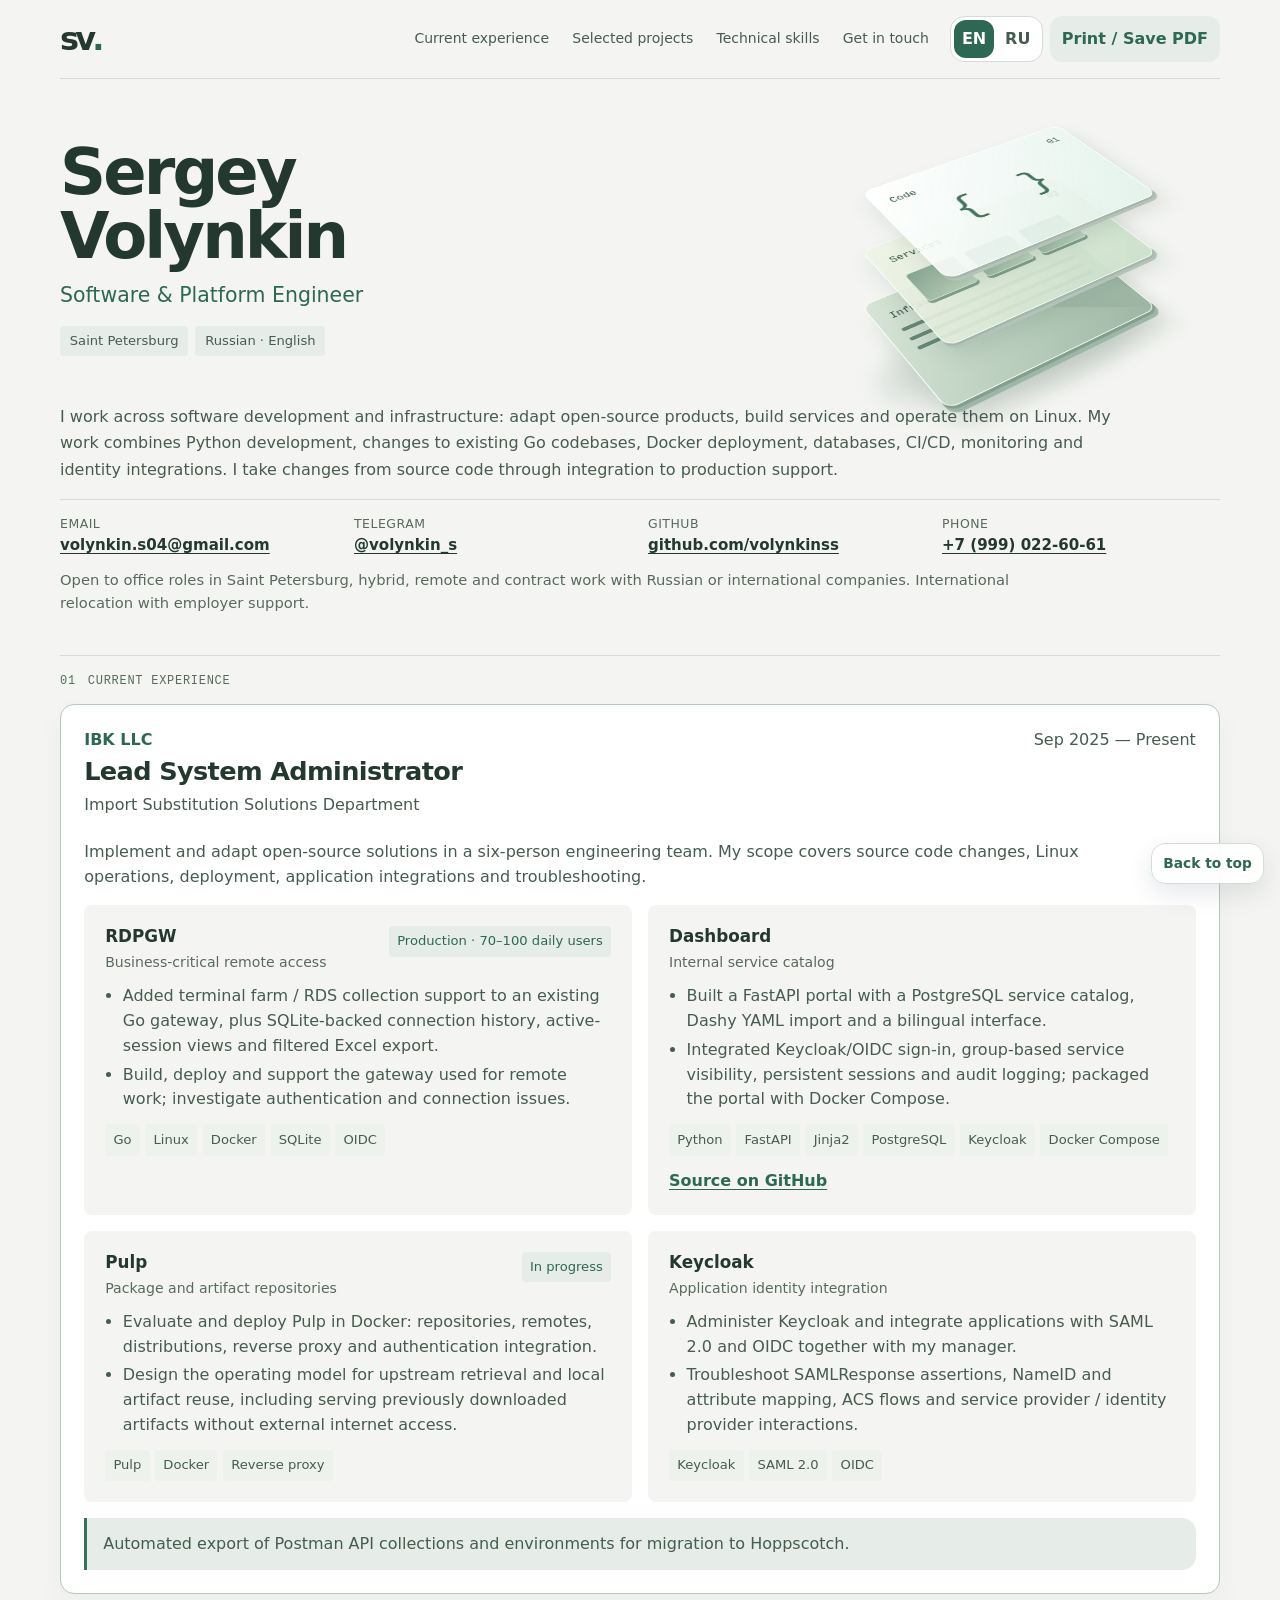
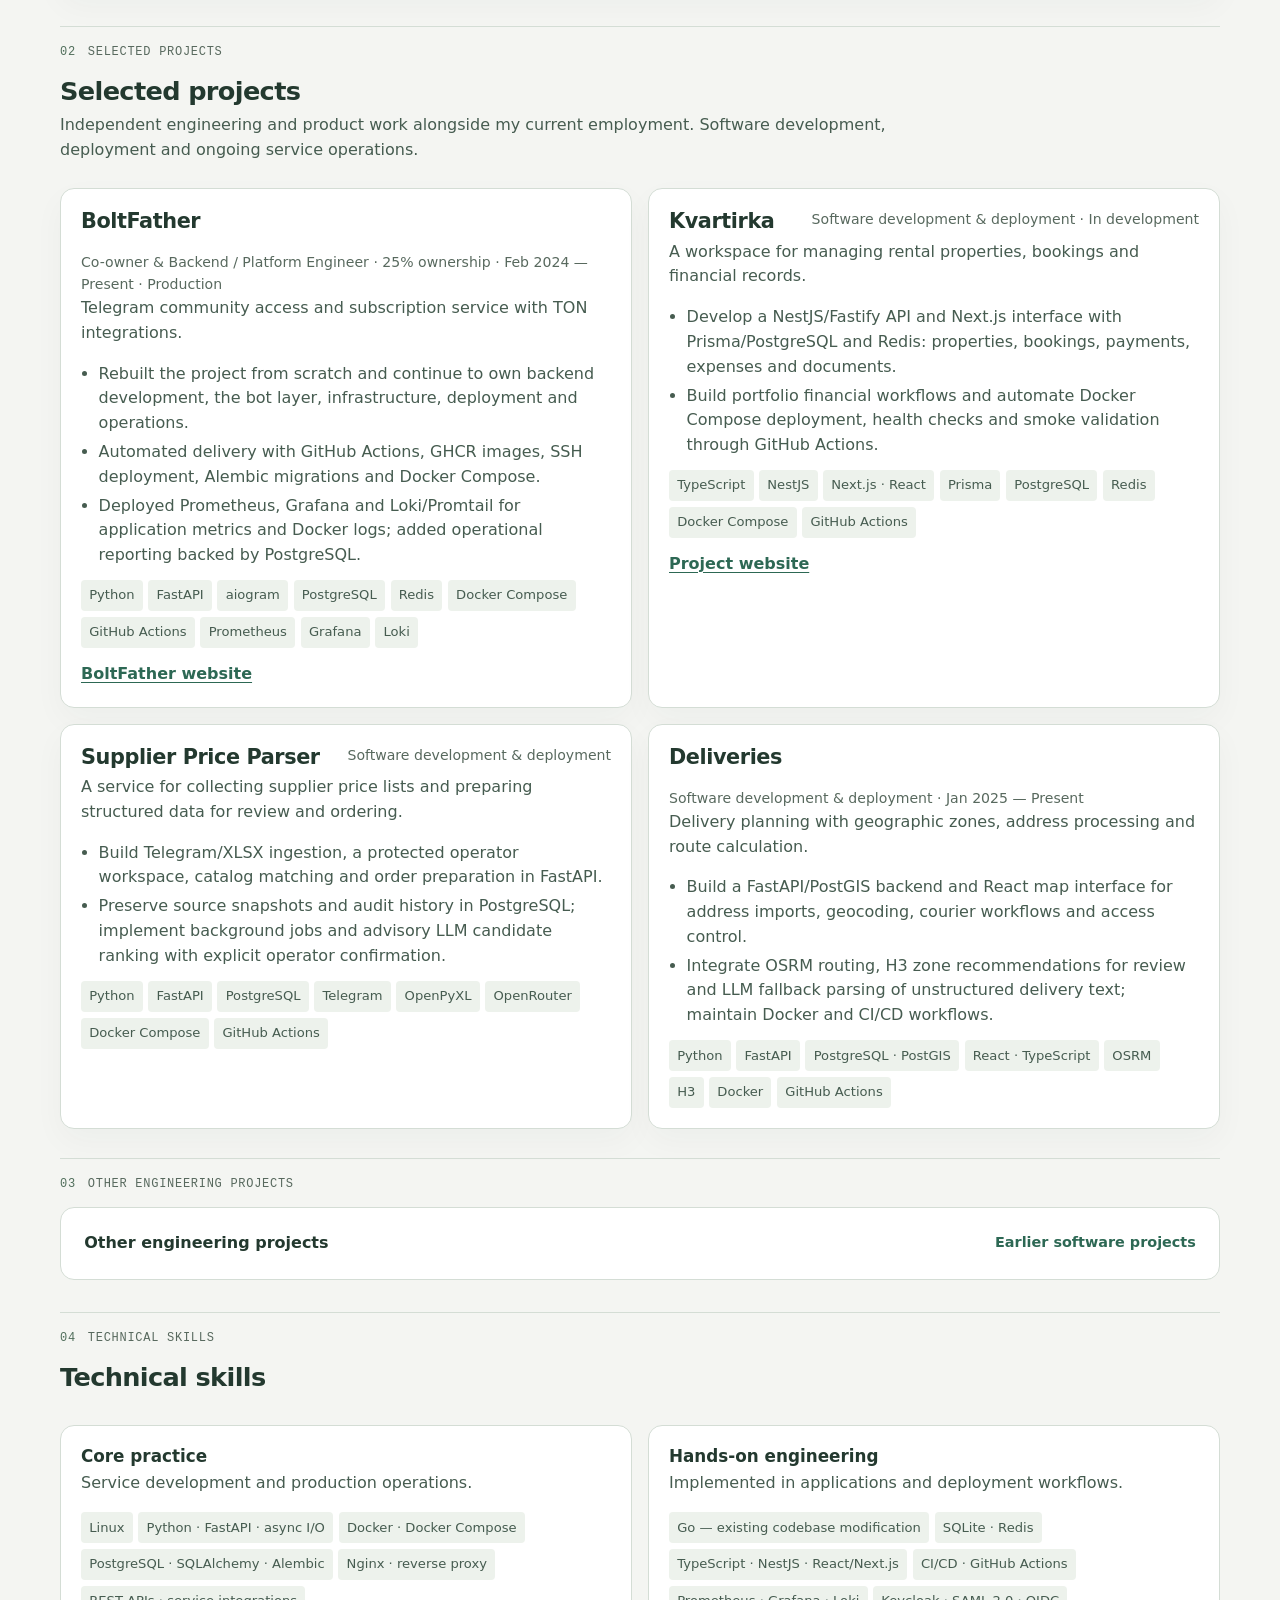
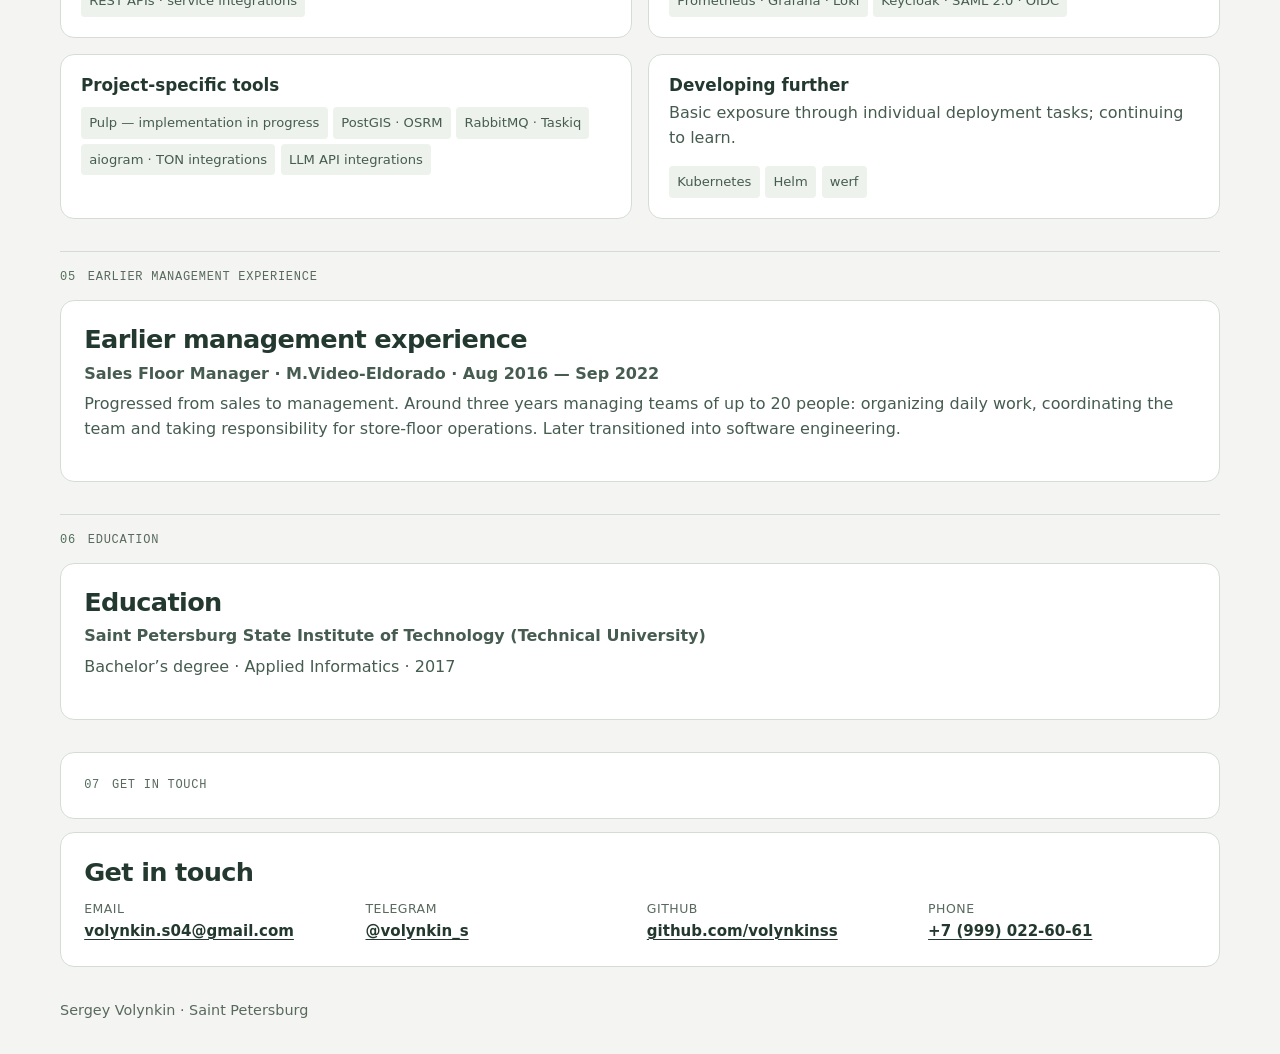
==== commit 04874b70: "Apply architectural resume design with isometric layers" ====
--- a/index.html
+++ b/index.html
@@ -5,7 +5,7 @@
   <meta name="viewport" content="width=device-width, initial-scale=1">
   <title>Sergey Volynkin - Software &amp; Platform Engineer</title>
   <meta name="description" content="Sergey Volynkin — Software &amp; Platform Engineer. Open-source customization, Python, Go codebases, Linux, Docker, CI/CD and production operations. Saint Petersburg; open to remote work.">
-  <meta name="theme-color" content="#0f766e">
+  <meta name="theme-color" content="#f4f5f2">
   <meta name="color-scheme" content="light">
   <meta property="og:type" content="profile">
   <meta property="og:title" content="Sergey Volynkin - Software &amp; Platform Engineer">
@@ -45,7 +45,7 @@
 
     <header class="site-header">
       <a class="brand" href="#top" aria-label="Back to top">
-        <span class="brand-mark" aria-hidden="true">SV</span>
+        <span class="brand-mark" aria-hidden="true">sv<span>.</span></span>
         <span class="brand-copy">
           <span class="brand-name">Sergey Volynkin</span>
           <span class="brand-role">Software &amp; Platform Engineer</span>
@@ -78,8 +78,30 @@
         <div class="hero-copy">
           <h1 id="hero-name">Sergey Volynkin</h1>
           <p class="headline">Software &amp; Platform Engineer</p>
-          <p class="summary">I work across software development and infrastructure: adapt open-source products, build services and operate them on Linux. My work combines Python development, changes to existing Go codebases, Docker deployment, databases, CI/CD, monitoring and identity integrations. I take changes from source code through integration to production support.</p>
-        </div>
+          <ul class="meta-strip"><li>Saint Petersburg</li><li>Russian · English</li></ul>
+        </div>
+        <div class="architecture-scene" aria-hidden="true">
+          <div class="architecture-object">
+            <div class="architecture-shadow"></div>
+            <div class="architecture-layer architecture-base">
+              <span class="architecture-number">03</span>
+              <span class="architecture-label">Infrastructure</span>
+              <div class="architecture-rails"><i></i><i></i><i></i></div>
+            </div>
+            <div class="architecture-layer architecture-middle">
+              <span class="architecture-number">02</span>
+              <span class="architecture-label">Services</span>
+              <div class="architecture-blocks"><i></i><i></i><i></i></div>
+            </div>
+            <div class="architecture-layer architecture-top">
+              <span class="architecture-number">01</span>
+              <span class="architecture-label">Code</span>
+              <span class="architecture-code">{ }</span>
+            </div>
+          </div>
+        </div>
+      </div>
+      <p class="summary">I work across software development and infrastructure: adapt open-source products, build services and operate them on Linux. My work combines Python development, changes to existing Go codebases, Docker deployment, databases, CI/CD, monitoring and identity integrations. I take changes from source code through integration to production support.</p>
 
     <ul class="hero-contacts">
 
@@ -105,8 +127,6 @@
 
     </ul>
 
-      </div>
-      <ul class="meta-strip"><li>Saint Petersburg</li><li>Russian · English</li></ul>
       <p class="availability">Open to office roles in Saint Petersburg, hybrid, remote and contract work with Russian or international companies. International relocation with employer support.</p>
     </section>
 
--- a/styles.css
+++ b/styles.css
@@ -1,19 +1,19 @@
 :root {
-  --page: #fbfaf7;
+  --page: #f4f5f2;
   --surface: #ffffff;
-  --surface-subtle: #f4f1eb;
-  --ink: #182536;
-  --ink-soft: #465568;
-  --muted: #66758a;
-  --line: #ddd6ca;
-  --line-strong: #c8bda9;
-  --teal: #0f766e;
-  --teal-dark: #115e59;
-  --teal-soft: #e3f3ef;
-  --brass: #a16207;
-  --focus: #0f766e;
-  --shadow: 0 18px 45px rgba(24, 37, 54, 0.08);
-  --radius: 8px;
+  --surface-subtle: #edf2ec;
+  --ink: #23392f;
+  --ink-soft: #465c50;
+  --muted: #58695e;
+  --line: #d4ddd5;
+  --line-strong: #b6c8bb;
+  --teal: #39725b;
+  --teal-dark: #2d6854;
+  --teal-soft: #e6ede8;
+  --brass: #506e5b;
+  --focus: #2d6854;
+  --shadow: 0 12px 32px rgba(35, 57, 47, 0.035);
+  --radius: 14px;
   --max: 1160px;
 }
 
@@ -30,13 +30,10 @@
   margin: 0;
   min-width: 320px;
   color: var(--ink);
-  background:
-    linear-gradient(180deg, rgba(15, 118, 110, 0.06), transparent 23rem),
-    var(--page);
+  background: var(--page);
   font-family: ui-sans-serif, system-ui, -apple-system, BlinkMacSystemFont, "Segoe UI", sans-serif;
   font-size: 16px;
   line-height: 1.55;
-  overflow-x: hidden;
 }
 
 a {
@@ -80,18 +77,16 @@
 
 .site-header {
   position: sticky;
-  top: 0.75rem;
+  top: 0;
   z-index: 20;
   width: min(var(--max), calc(100% - 2rem));
-  margin: 0.75rem auto 0;
-  padding: 0.65rem;
-  border: 1px solid rgba(200, 189, 169, 0.85);
-  border-radius: var(--radius);
-  background: rgba(251, 250, 247, 0.94);
-  box-shadow: 0 12px 30px rgba(24, 37, 54, 0.08);
+  margin: 0 auto;
+  padding: 1rem 0;
+  border-bottom: 1px solid var(--line);
+  background: rgba(244, 245, 242, 0.97);
   backdrop-filter: blur(12px);
   display: grid;
-  grid-template-columns: minmax(13rem, 1fr) auto auto;
+  grid-template-columns: minmax(2.8rem, 1fr) auto auto;
   gap: 0.75rem;
   align-items: center;
 }
@@ -106,20 +101,20 @@
 }
 
 .brand-mark {
-  width: 2.25rem;
-  height: 2.25rem;
-  border-radius: var(--radius);
-  display: grid;
-  place-items: center;
-  background: var(--ink);
-  color: white;
-  font-size: 0.8rem;
+  display: inline-flex;
+  color: var(--ink);
+  font-size: 2rem;
   font-weight: 800;
-  letter-spacing: 0.08em;
+  letter-spacing: -0.12em;
+  line-height: 1;
+}
+
+.brand-mark > span {
+  color: var(--teal-dark);
 }
 
 .brand-copy {
-  display: grid;
+  display: none;
   min-width: 0;
 }
 
@@ -139,15 +134,15 @@
   display: flex;
   flex-wrap: nowrap;
   justify-content: center;
-  gap: 0.2rem;
+  gap: 0.35rem;
 }
 
 .site-nav a {
   border-radius: var(--radius);
   padding: 0.42rem 0.55rem;
   color: var(--ink-soft);
-  font-size: 0.84rem;
-  font-weight: 650;
+  font-size: 0.875rem;
+  font-weight: 500;
   text-decoration: none;
 }
 
@@ -173,11 +168,11 @@
 
 .language-button,
 .print-button {
-  min-height: 2rem;
+  min-height: 2.35rem;
   border: 0;
   border-radius: calc(var(--radius) - 2px);
   cursor: pointer;
-  font-weight: 750;
+  font-weight: 600;
 }
 
 .language-button {
@@ -206,11 +201,10 @@
 
 .resume-page {
   display: grid;
-  gap: 1rem;
-  padding: 1rem 0 2rem;
-}
-
-.hero,
+  gap: 2rem;
+  padding: 1.8rem 0 2rem;
+}
+
 .employment-panel,
 .project-card,
 .case-card,
@@ -225,8 +219,7 @@
 
 .hero {
   position: relative;
-  padding: clamp(1rem, 2.1vw, 1.55rem);
-  box-shadow: var(--shadow);
+  padding: 0 0 0.5rem;
 }
 
 .anchor-alias {
@@ -236,9 +229,9 @@
 
 .hero-main {
   display: grid;
-  grid-template-columns: minmax(0, 1fr) minmax(15rem, 0.36fr);
-  gap: 1rem;
-  align-items: start;
+  grid-template-columns: minmax(0, 1.25fr) minmax(18rem, 0.75fr);
+  gap: 2rem;
+  align-items: center;
 }
 
 h1,
@@ -249,24 +242,28 @@
 }
 
 h1 {
-  margin-bottom: 0.35rem;
-  font-size: clamp(2rem, 4vw, 3.65rem);
-  line-height: 0.98;
-  letter-spacing: 0;
+  max-width: 10ch;
+  margin-bottom: 0.8rem;
+  font-size: clamp(2.6rem, 5vw, 4rem);
+  font-weight: 550;
+  line-height: 1;
+  letter-spacing: -0.045em;
 }
 
 .headline {
-  margin-bottom: 0.75rem;
+  margin-bottom: 0;
   color: var(--teal-dark);
-  font-size: clamp(1.05rem, 1.8vw, 1.45rem);
-  font-weight: 760;
+  font-size: clamp(1.05rem, 1.6vw, 1.4rem);
+  font-weight: 500;
 }
 
 .summary {
-  max-width: 58rem;
+  max-width: 68rem;
+  margin-top: 1rem;
   margin-bottom: 0;
   color: var(--ink-soft);
-  font-size: clamp(1rem, 1.18vw, 1.04rem);
+  font-size: 1rem;
+  line-height: 1.65;
 }
 
 .hero-contacts,
@@ -278,7 +275,11 @@
 
 .hero-contacts {
   display: grid;
-  gap: 0.55rem;
+  grid-template-columns: repeat(4, minmax(0, 1fr));
+  gap: 0.7rem 1rem;
+  margin-top: 1rem;
+  padding-top: 0.85rem;
+  border-top: 1px solid var(--line);
 }
 
 .hero-contacts li,
@@ -293,7 +294,7 @@
 .small-meta {
   color: var(--muted);
   font-size: 0.78rem;
-  font-weight: 700;
+  font-weight: 500;
   letter-spacing: 0.04em;
   text-transform: uppercase;
 }
@@ -304,7 +305,7 @@
 .contact-grid strong {
   color: var(--ink);
   font-size: 0.94rem;
-  font-weight: 700;
+  font-weight: 550;
   overflow-wrap: anywhere;
 }
 
@@ -321,16 +322,17 @@
 .status,
 .stack-list li,
 .skill-list li {
-  border: 1px solid var(--line);
-  border-radius: calc(var(--radius) - 2px);
+  border: 1px solid transparent;
+  border-radius: 4px;
   background: var(--surface-subtle);
   color: var(--ink-soft);
   font-size: 0.82rem;
-  font-weight: 650;
+  font-weight: 500;
 }
 
 .meta-strip li {
-  padding: 0.35rem 0.55rem;
+  padding: 0.25rem 0.55rem;
+  background: var(--teal-soft);
 }
 
 .availability {
@@ -342,30 +344,30 @@
 
 .content-section {
   display: grid;
-  grid-template-columns: 9.5rem minmax(0, 1fr);
-  gap: 1rem;
+  grid-template-columns: minmax(0, 1fr);
+  gap: 0.85rem;
   align-items: start;
 }
 
 .section-label {
-  position: sticky;
-  top: 5.75rem;
-  display: grid;
-  gap: 0.25rem;
-  padding-top: 0.3rem;
+  display: flex;
+  gap: 0.75rem;
+  padding-top: 1rem;
+  border-top: 1px solid var(--line);
   color: var(--muted);
-  font-size: 0.78rem;
-  letter-spacing: 0.1em;
+  font-family: ui-monospace, SFMono-Regular, Consolas, monospace;
+  font-size: 0.75rem;
+  letter-spacing: 0.06em;
   text-transform: uppercase;
 }
 
 .section-label span {
   color: var(--brass);
-  font-weight: 800;
+  font-weight: 500;
 }
 
 .section-label strong {
-  font-weight: 800;
+  font-weight: 500;
 }
 
 .employment-panel,
@@ -376,7 +378,7 @@
 }
 
 .employment-panel {
-  border-color: color-mix(in srgb, var(--teal), var(--line) 52%);
+  border-color: var(--line-strong);
   box-shadow: var(--shadow);
 }
 
@@ -401,25 +403,27 @@
 .company {
   margin-bottom: 0.2rem;
   color: var(--teal-dark);
-  font-weight: 820;
+  font-weight: 650;
 }
 
 h2 {
   margin-bottom: 0.45rem;
-  font-size: clamp(1.35rem, 2vw, 2rem);
-  line-height: 1.08;
-  letter-spacing: 0;
+  font-size: clamp(1.35rem, 2vw, 1.8rem);
+  font-weight: 550;
+  line-height: 1.18;
+  letter-spacing: -0.025em;
 }
 
 h3 {
   margin-bottom: 0.35rem;
   font-size: 1.05rem;
+  font-weight: 600;
   line-height: 1.2;
 }
 
 .period {
   margin: 0;
-  font-weight: 750;
+  font-weight: 500;
   text-align: right;
   white-space: nowrap;
 }
@@ -433,7 +437,7 @@
 .project-grid,
 .skill-grid {
   display: grid;
-  gap: 0.8rem;
+  gap: 1rem;
 }
 
 .case-grid {
@@ -445,17 +449,29 @@
 }
 
 .skill-grid {
-  grid-template-columns: repeat(3, minmax(0, 1fr));
+  grid-template-columns: repeat(2, minmax(0, 1fr));
 }
 
 .case-card,
 .project-card,
 .skill-group {
-  padding: 1rem;
+  padding: 1.25rem;
 }
 
 .case-card {
-  background: linear-gradient(180deg, #ffffff, #fbfffe);
+  background: var(--page);
+  border-color: transparent;
+  border-radius: 8px;
+}
+
+.project-card {
+  box-shadow: var(--shadow);
+}
+
+.project-head h3 {
+  font-size: 1.3rem;
+  font-weight: 550;
+  letter-spacing: -0.02em;
 }
 
 .case-head,
@@ -542,7 +558,7 @@
   flex-wrap: wrap;
   gap: 0.65rem;
   margin: 0.85rem 0 0;
-  font-weight: 750;
+  font-weight: 600;
 }
 
 .secondary-section {
@@ -555,7 +571,7 @@
   gap: 1rem;
   cursor: pointer;
   color: var(--ink);
-  font-weight: 820;
+  font-weight: 600;
 }
 
 .other-projects summary span + span {
@@ -623,35 +639,153 @@
   box-shadow: 0 10px 24px rgba(24, 37, 54, 0.1);
 }
 
+.architecture-scene {
+  height: 17.5rem;
+  perspective: 900px;
+  pointer-events: auto;
+}
+
+.architecture-object {
+  position: relative;
+  height: 100%;
+  transform-style: preserve-3d;
+}
+
+.architecture-layer {
+  position: absolute;
+  top: 50%;
+  left: 50%;
+  width: 15.25rem;
+  height: 10.5rem;
+  margin: -5.25rem 0 0 -7.625rem;
+  padding: 1rem;
+  border: 1px solid #f4fff7;
+  border-radius: 12px;
+  transform: rotateX(53deg) rotateZ(-34deg);
+  box-shadow: 0 3px 0 #a5b6aa, 0 7px 0 #b3c3b7, 0 16px 27px #244b3a22;
+}
+
+.architecture-label,
+.architecture-number {
+  color: #274b3a;
+  font-family: ui-monospace, SFMono-Regular, Consolas, monospace;
+  font-size: 0.75rem;
+}
+
+.architecture-number {
+  position: absolute;
+  right: 1rem;
+  color: #476556;
+}
+
+.architecture-base {
+  top: calc(50% + 3.7rem);
+  background: linear-gradient(120deg, #d7e5d6, #9cb6a3);
+  box-shadow: 0 4px 0 #849f8d, 0 9px 0 #9db7a7, 0 27px 24px #173c2422;
+}
+
+.architecture-middle {
+  top: calc(50% + 0.25rem);
+  background: linear-gradient(130deg, #eff3e5e8, #c9dfc9ed);
+}
+
+.architecture-top {
+  top: calc(50% - 3.4rem);
+  background: linear-gradient(125deg, #ffffffef, #e0f2eacc);
+  border-color: white;
+}
+
+.architecture-code {
+  display: block;
+  margin-top: 1rem;
+  color: #46735d;
+  font: 3rem/1 ui-monospace, SFMono-Regular, Consolas, monospace;
+  letter-spacing: 0.75rem;
+  text-align: center;
+}
+
+.architecture-rails i {
+  display: block;
+  height: 5px;
+  margin-top: 0.65rem;
+  border-radius: 2px;
+  background: #668773;
+}
+
+.architecture-blocks {
+  display: flex;
+  gap: 0.6rem;
+  margin-top: 1rem;
+}
+
+.architecture-blocks i {
+  width: 3.5rem;
+  height: 3rem;
+  border: 1px solid #d7e7d5;
+  border-radius: 5px;
+  background: linear-gradient(140deg, #84a38f, #c0d6bf);
+  box-shadow: 0 4px 0 #819e8a;
+}
+
+.architecture-shadow {
+  position: absolute;
+  top: 73%;
+  left: 50%;
+  width: 17rem;
+  height: 5rem;
+  border-radius: 50%;
+  background: #3c654c25;
+  filter: blur(13px);
+  transform: translateX(-50%) rotate(-15deg);
+}
+
+@media (hover: hover) and (pointer: fine) and (prefers-reduced-motion: no-preference) {
+  .architecture-object {
+    transition: transform 350ms ease-out;
+  }
+
+  .architecture-scene:hover .architecture-object {
+    transform: rotateY(-6deg) rotateX(3deg);
+  }
+}
+
 @media (max-width: 980px) {
   .site-header {
-    grid-template-columns: 1fr;
-  }
-
-  .site-nav,
-  .header-actions {
-    justify-content: flex-start;
+    grid-template-columns: minmax(0, 1fr) auto;
+  }
+
+  .site-nav {
+    grid-row: 2;
+    grid-column: 1 / -1;
+    justify-content: space-between;
   }
 
   .hero-main,
-  .content-section,
   .employment-head,
   .other-project {
-    grid-template-columns: 1fr;
+    grid-template-columns: minmax(0, 1fr);
+  }
+
+  .hero-main {
+    grid-template-columns: minmax(0, 1.2fr) minmax(14rem, 0.8fr);
+    gap: 0.8rem;
+  }
+
+  .architecture-scene {
+    height: 15rem;
+  }
+
+  .architecture-object {
+    scale: 0.85;
+  }
+
+  .content-section,
+  .contact-grid {
+    grid-template-columns: minmax(0, 1fr);
   }
 
   .section-label {
-    position: static;
-    display: flex;
     gap: 0.45rem;
-    padding-top: 0;
-  }
-
-  .case-grid,
-  .project-grid,
-  .skill-grid,
-  .contact-grid {
-    grid-template-columns: 1fr;
   }
 
   .period {
@@ -660,11 +794,28 @@
   }
 }
 
+@media (max-width: 700px) {
+  .architecture-scene {
+    display: none;
+  }
+
+  .hero-main,
+  .case-grid,
+  .project-grid,
+  .skill-grid {
+    grid-template-columns: minmax(0, 1fr);
+  }
+
+  .hero-contacts {
+    grid-template-columns: repeat(2, minmax(0, 1fr));
+  }
+
+  .hero-contacts li:first-child {
+    grid-column: 1 / -1;
+  }
+}
+
 @media (max-width: 620px) {
-  body {
-    font-size: 15px;
-  }
-
   html {
     scroll-padding-top: 1rem;
   }
@@ -672,16 +823,12 @@
   .site-header,
   .resume-page,
   .site-footer {
-    width: min(100% - 1rem, var(--max));
+    width: min(100% - 2rem, var(--max));
   }
 
   .site-header {
     position: static;
-    margin-top: 0.5rem;
-  }
-
-  .brand-role {
-    display: none;
+    margin-top: 0;
   }
 
   .site-nav {
@@ -692,7 +839,19 @@
     flex-wrap: wrap;
   }
 
-  .hero,
+  .resume-page {
+    padding-top: 1.5rem;
+    gap: 1.5rem;
+  }
+
+  h1 {
+    font-size: clamp(2.4rem, 10.5vw, 3.2rem);
+  }
+
+  .summary {
+    line-height: 1.6;
+  }
+
   .employment-panel,
   .text-panel,
   .contacts-section > div,
@@ -701,18 +860,17 @@
   }
 
   .hero-contacts {
-    grid-template-columns: repeat(2, minmax(0, 1fr));
     gap: 0.5rem 0.7rem;
   }
 
   .hero-contacts span {
-    font-size: 0.72rem;
+    font-size: 0.75rem;
   }
 
   .hero-contacts a,
   .hero-contacts strong {
-    font-size: 0.86rem;
-    line-height: 1.25;
+    font-size: 0.875rem;
+    line-height: 1.4;
   }
 
   .case-head,
@@ -738,16 +896,11 @@
   }
 }
 
-@media screen and (max-width: 540px) {
-  .hero-contacts li:first-child {
-    grid-column: 1 / -1;
-  }
-}
-
-@media screen and (min-width: 981px) {
-  .content-section > .project-grid,
-  .content-section > .skill-grid {
-    grid-column: 2;
-    min-width: 0;
-  }
-}
+@media (pointer: coarse) {
+  .language-button,
+  .print-button,
+  .site-nav a {
+    min-height: 2.75rem;
+    min-width: 2.75rem;
+  }
+}
--- a/print.css
+++ b/print.css
@@ -30,6 +30,10 @@
 .contacts-section,
 .site-footer,
 .anchor-alias {
+  display: none !important;
+}
+
+.architecture-scene {
   display: none !important;
 }
 
@@ -72,6 +76,7 @@
 }
 
 h1 {
+  max-width: none;
   margin: 0 0 1mm;
   font-size: 19pt;
   line-height: 1.02;
@@ -103,7 +108,10 @@
 
 .summary {
   max-width: none;
-  margin-bottom: 1.5mm;
+  margin-top: 0;
+  margin-bottom: 1.5mm;
+  font-size: inherit;
+  line-height: inherit;
 }
 
 .hero-contacts,
@@ -117,6 +125,10 @@
   margin: 1mm 0 0;
   padding: 0;
   list-style: none;
+}
+
+.hero-contacts {
+  border: 0;
 }
 
 .hero-contacts li,
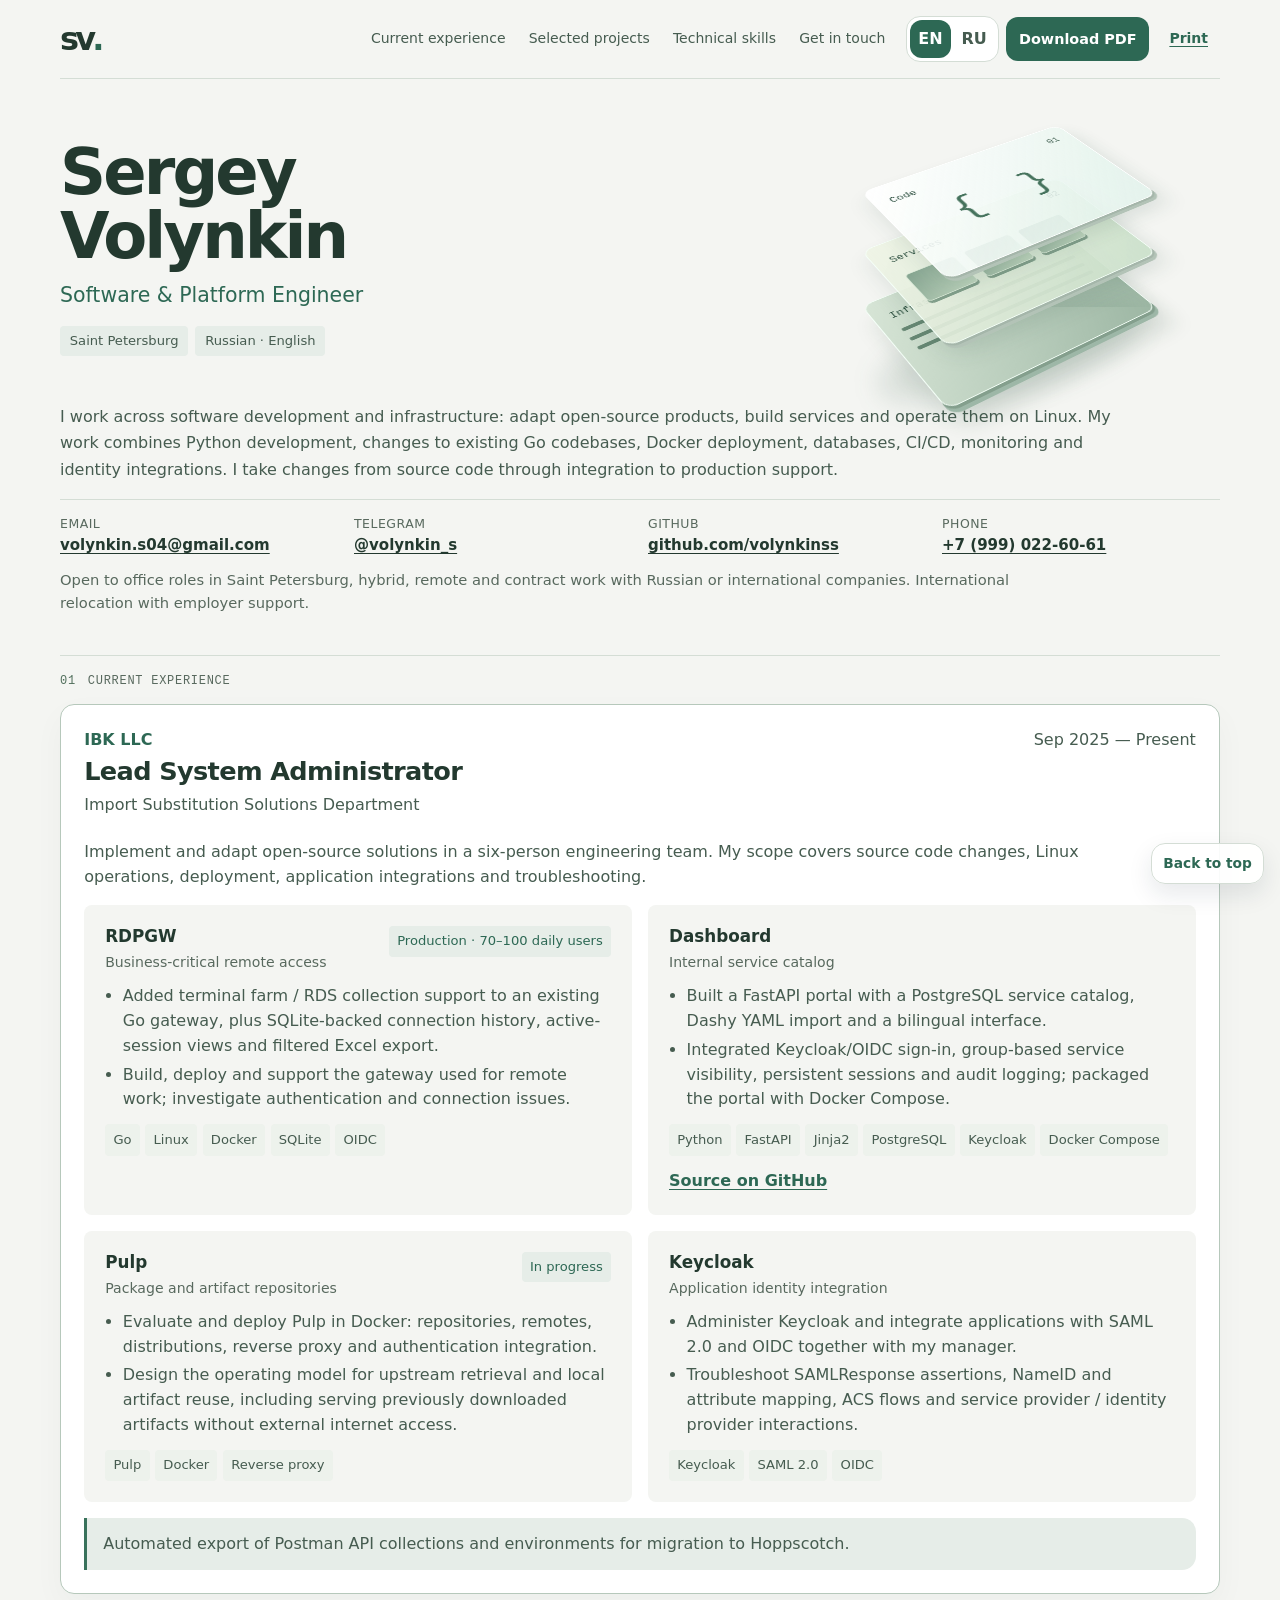
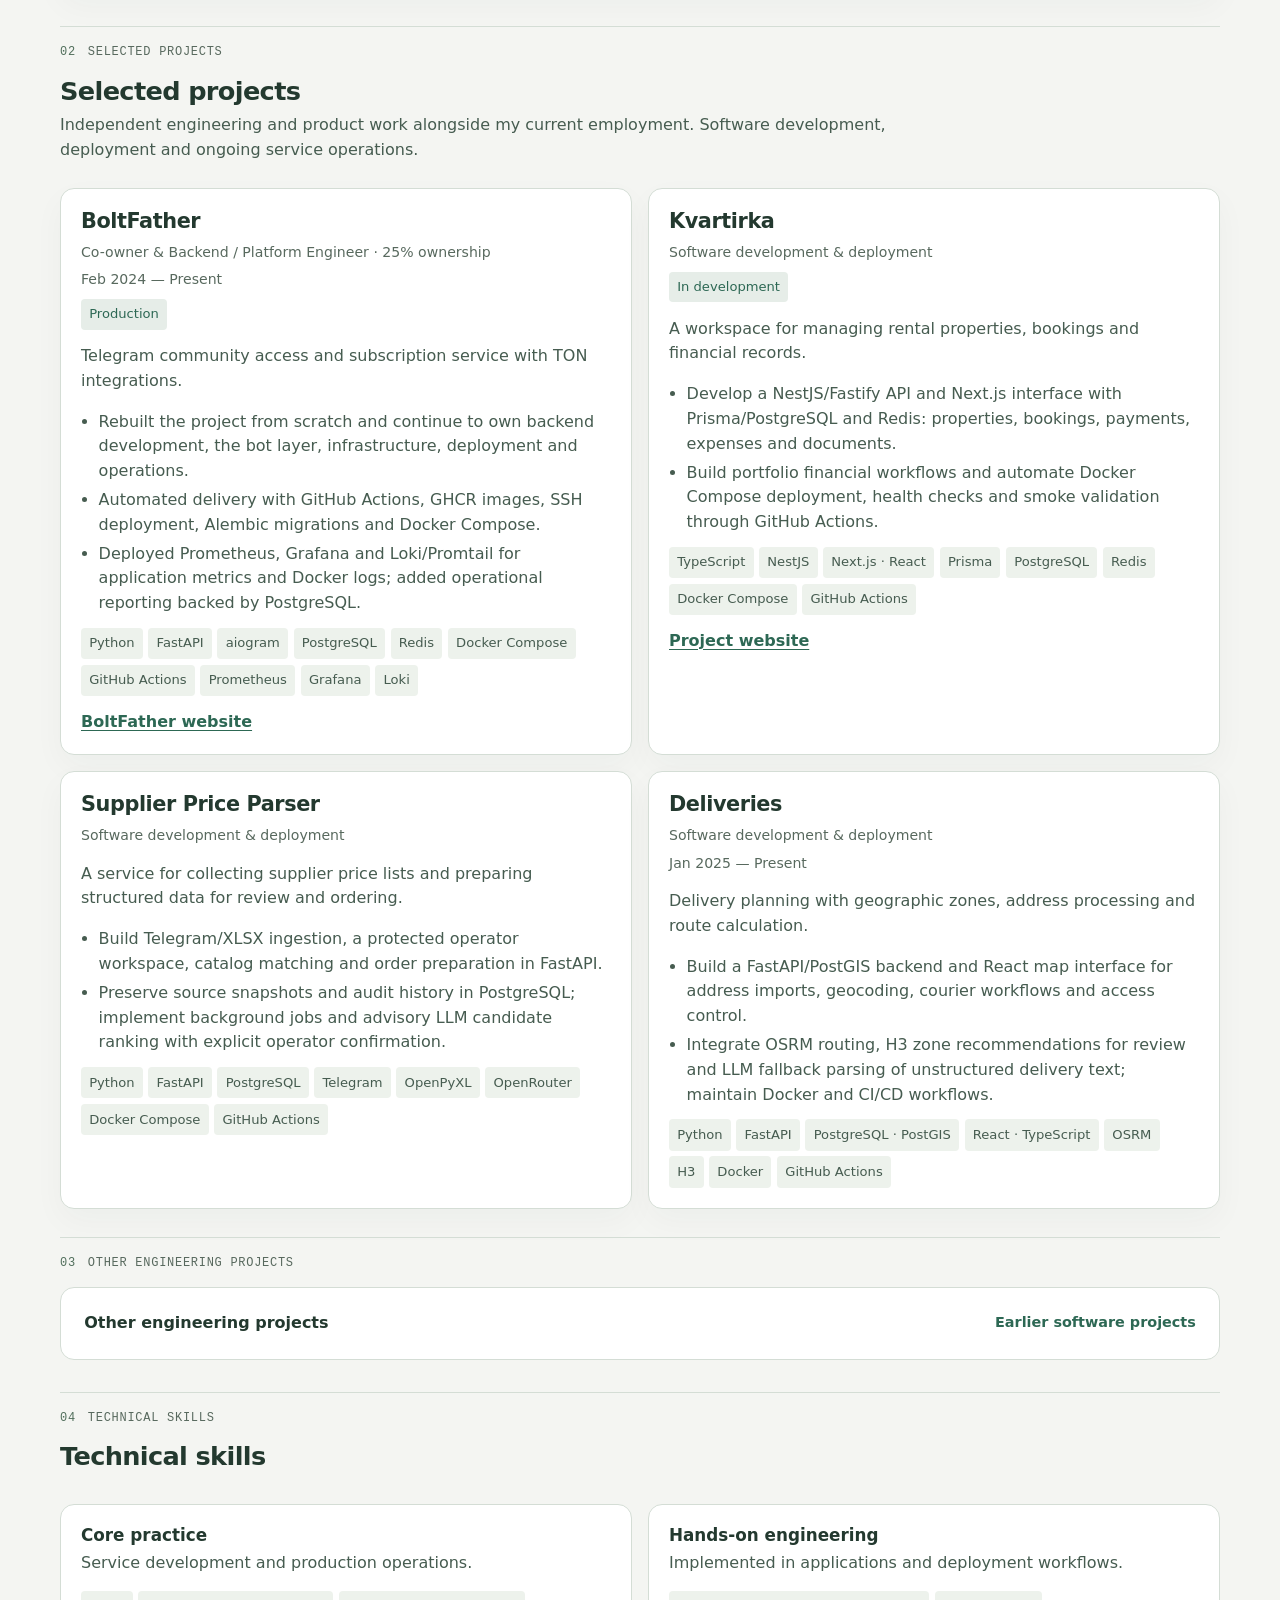
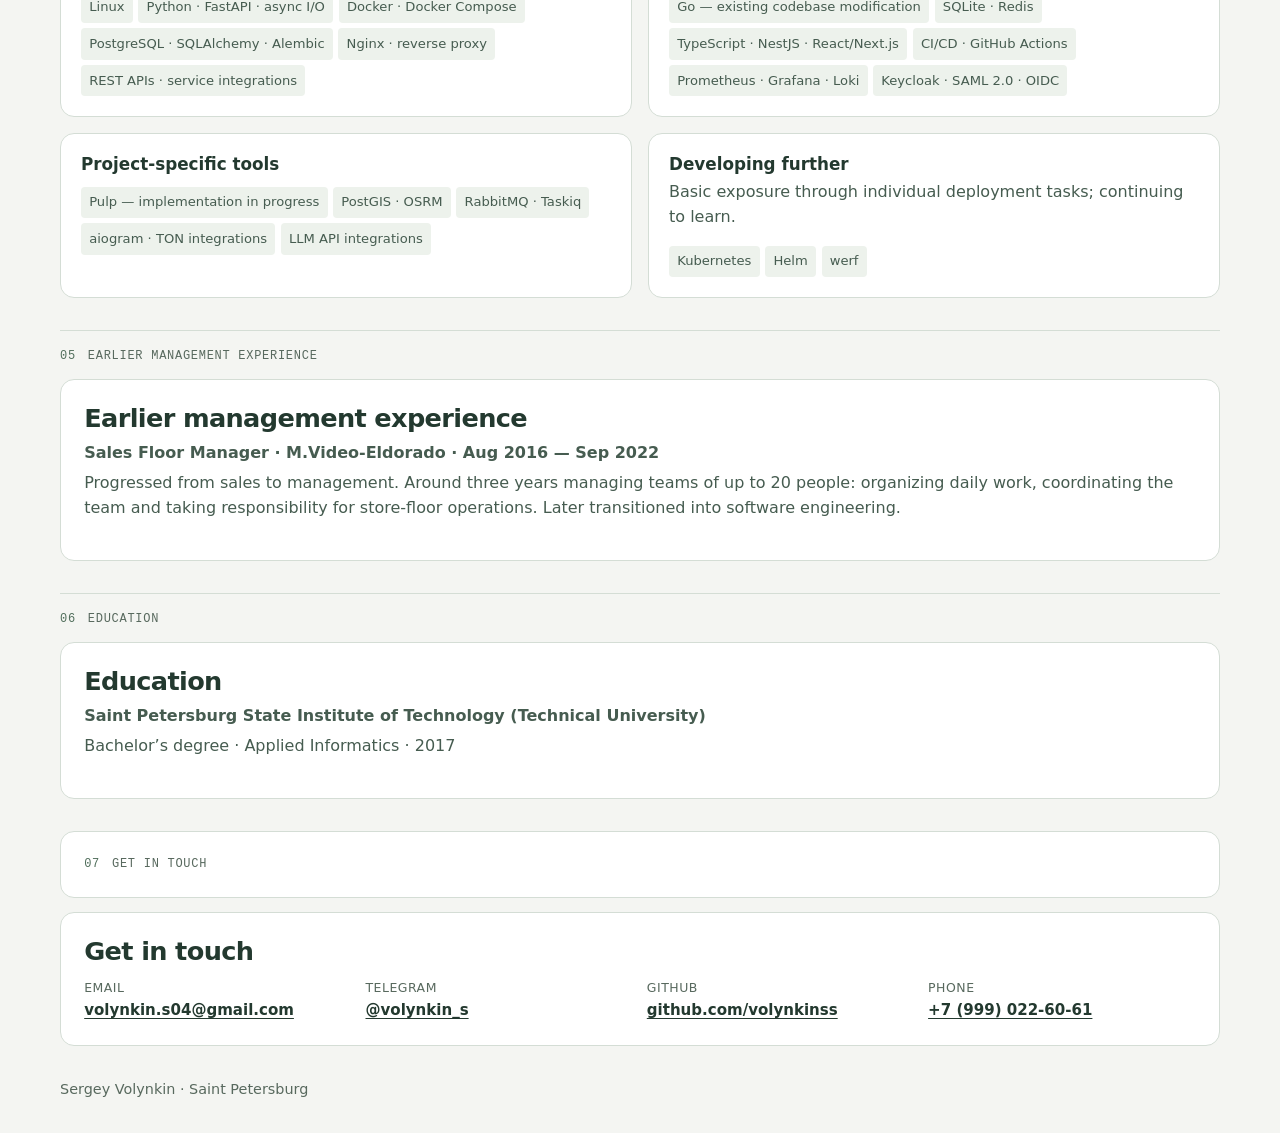
==== commit b32022ae: "Improve mobile resume and add bilingual PDF downloads" ====
--- a/index.html
+++ b/index.html
@@ -66,7 +66,10 @@
             </button>
 
         </div>
-        <button class="print-button" type="button" data-print>Print / Save PDF</button>
+        <div class="document-actions">
+          <a class="download-button" href="./downloads/Sergey_Volynkin_CV_EN.pdf" download="Sergey_Volynkin_CV_EN.pdf" aria-label="Download resume in English (PDF)">Download PDF</a>
+          <button class="print-button" type="button" data-print>Print</button>
+        </div>
       </div>
     </header>
 
@@ -101,7 +104,14 @@
           </div>
         </div>
       </div>
-      <p class="summary">I work across software development and infrastructure: adapt open-source products, build services and operate them on Linux. My work combines Python development, changes to existing Go codebases, Docker deployment, databases, CI/CD, monitoring and identity integrations. I take changes from source code through integration to production support.</p>
+      <p class="summary summary-desktop">I work across software development and infrastructure: adapt open-source products, build services and operate them on Linux. My work combines Python development, changes to existing Go codebases, Docker deployment, databases, CI/CD, monitoring and identity integrations. I take changes from source code through integration to production support.</p>
+    <div class="summary-mobile">
+      <p class="summary">I work across software development and infrastructure: adapt open-source products, build services and operate them on Linux.</p>
+      <details class="summary-details" data-disclosure="profile-summary">
+        <summary>Read more</summary>
+        <p>My work combines Python development, changes to existing Go codebases, Docker deployment, databases, CI/CD, monitoring and identity integrations. I take changes from source code through integration to production support.</p>
+      </details>
+    </div>
 
     <ul class="hero-contacts">
 
@@ -221,7 +231,9 @@
     <article id="project-boltfather" class="project-card">
       <div class="project-head">
         <h3>BoltFather</h3>
-        <p>Co-owner &amp; Backend / Platform Engineer · 25% ownership · Feb 2024 — Present · Production</p>
+        <p class="project-role">Co-owner &amp; Backend / Platform Engineer · 25% ownership</p>
+        <p class="project-period">Feb 2024 — Present</p>
+        <span class="status project-status">Production</span>
       </div>
       <p class="project-description">Telegram community access and subscription service with TON integrations.</p>
       <ul class="bullet-list"><li>Rebuilt the project from scratch and continue to own backend development, the bot layer, infrastructure, deployment and operations.</li><li>Automated delivery with GitHub Actions, GHCR images, SSH deployment, Alembic migrations and Docker Compose.</li><li>Deployed Prometheus, Grafana and Loki/Promtail for application metrics and Docker logs; added operational reporting backed by PostgreSQL.</li></ul>
@@ -232,7 +244,9 @@
     <article id="project-kvartirka" class="project-card">
       <div class="project-head">
         <h3>Kvartirka</h3>
-        <p>Software development &amp; deployment · In development</p>
+        <p class="project-role">Software development &amp; deployment</p>
+
+        <span class="status project-status">In development</span>
       </div>
       <p class="project-description">A workspace for managing rental properties, bookings and financial records.</p>
       <ul class="bullet-list"><li>Develop a NestJS/Fastify API and Next.js interface with Prisma/PostgreSQL and Redis: properties, bookings, payments, expenses and documents.</li><li>Build portfolio financial workflows and automate Docker Compose deployment, health checks and smoke validation through GitHub Actions.</li></ul>
@@ -243,7 +257,9 @@
     <article id="project-supplier-parser" class="project-card">
       <div class="project-head">
         <h3>Supplier Price Parser</h3>
-        <p>Software development &amp; deployment</p>
+        <p class="project-role">Software development &amp; deployment</p>
+
+
       </div>
       <p class="project-description">A service for collecting supplier price lists and preparing structured data for review and ordering.</p>
       <ul class="bullet-list"><li>Build Telegram/XLSX ingestion, a protected operator workspace, catalog matching and order preparation in FastAPI.</li><li>Preserve source snapshots and audit history in PostgreSQL; implement background jobs and advisory LLM candidate ranking with explicit operator confirmation.</li></ul>
@@ -254,7 +270,9 @@
     <article id="project-deliveries" class="project-card">
       <div class="project-head">
         <h3>Deliveries</h3>
-        <p>Software development &amp; deployment · Jan 2025 — Present</p>
+        <p class="project-role">Software development &amp; deployment</p>
+        <p class="project-period">Jan 2025 — Present</p>
+
       </div>
       <p class="project-description">Delivery planning with geographic zones, address processing and route calculation.</p>
       <ul class="bullet-list"><li>Build a FastAPI/PostGIS backend and React map interface for address imports, geocoding, courier workflows and access control.</li><li>Integrate OSRM routing, H3 zone recommendations for review and LLM fallback parsing of unstructured delivery text; maintain Docker and CI/CD workflows.</li></ul>
--- a/styles.css
+++ b/styles.css
@@ -157,6 +157,32 @@
   gap: 0.45rem;
 }
 
+.document-actions {
+  display: flex;
+  align-items: center;
+  gap: 0.5rem;
+}
+
+.download-button {
+  display: inline-flex;
+  align-items: center;
+  justify-content: center;
+  min-height: 2.75rem;
+  padding: 0.35rem 0.8rem;
+  border-radius: calc(var(--radius) - 2px);
+  background: var(--teal-dark);
+  color: white;
+  font-size: 0.9rem;
+  font-weight: 600;
+  text-decoration: none;
+  white-space: nowrap;
+}
+
+.download-button:hover {
+  color: white;
+  background: var(--teal);
+}
+
 .language-switch {
   display: inline-flex;
   gap: 0.18rem;
@@ -190,7 +216,10 @@
 .print-button {
   padding: 0.25rem 0.75rem;
   color: var(--teal-dark);
-  background: var(--teal-soft);
+  background: transparent;
+  font-size: 0.875rem;
+  text-decoration: underline;
+  text-underline-offset: 0.2em;
 }
 
 .resume-page,
@@ -266,6 +295,29 @@
   line-height: 1.65;
 }
 
+.summary-mobile {
+  display: none;
+}
+
+.summary-details {
+  margin-top: 0.5rem;
+  color: var(--ink-soft);
+}
+
+.summary-details summary {
+  width: fit-content;
+  padding: 0.25rem 0;
+  cursor: pointer;
+  color: var(--teal-dark);
+  font-size: 0.9rem;
+  font-weight: 600;
+}
+
+.summary-details p {
+  margin: 0.5rem 0 0;
+  line-height: 1.6;
+}
+
 .hero-contacts,
 .contact-grid {
   list-style: none;
@@ -481,6 +533,22 @@
   flex-wrap: wrap;
   gap: 0.8rem;
   align-items: start;
+}
+
+.project-head {
+  display: grid;
+  justify-content: normal;
+  gap: 0.35rem;
+  margin-bottom: 0.9rem;
+}
+
+.project-head h3 {
+  margin-bottom: 0.15rem;
+}
+
+.project-status {
+  justify-self: start;
+  margin-top: 0.15rem;
 }
 
 .case-head > div,
@@ -795,6 +863,14 @@
 }
 
 @media (max-width: 700px) {
+  .summary-desktop {
+    display: none;
+  }
+
+  .summary-mobile {
+    display: block;
+  }
+
   .architecture-scene {
     display: none;
   }
@@ -836,7 +912,19 @@
   }
 
   .header-actions {
-    flex-wrap: wrap;
+    display: contents;
+  }
+
+  .language-switch {
+    justify-self: end;
+  }
+
+  .document-actions {
+    grid-column: 1 / -1;
+  }
+
+  .download-button {
+    flex: 1;
   }
 
   .resume-page {
@@ -903,4 +991,10 @@
     min-height: 2.75rem;
     min-width: 2.75rem;
   }
-}
+
+  .summary-details summary {
+    min-height: 2.75rem;
+    display: list-item;
+    align-content: center;
+  }
+}
--- a/print.css
+++ b/print.css
@@ -35,6 +35,14 @@
 
 .architecture-scene {
   display: none !important;
+}
+
+.summary-mobile {
+  display: none !important;
+}
+
+.summary-desktop {
+  display: block !important;
 }
 
 .resume-page {
@@ -266,6 +274,21 @@
   display: block;
 }
 
+.project-head {
+  margin-bottom: 1mm;
+}
+
+.project-head h3 {
+  margin-bottom: 1mm;
+  font-size: 9.8pt;
+}
+
+.project-head .project-role,
+.project-head .project-period {
+  font-size: 8pt;
+  margin-bottom: 0.4mm;
+}
+
 .status {
   display: inline;
 }
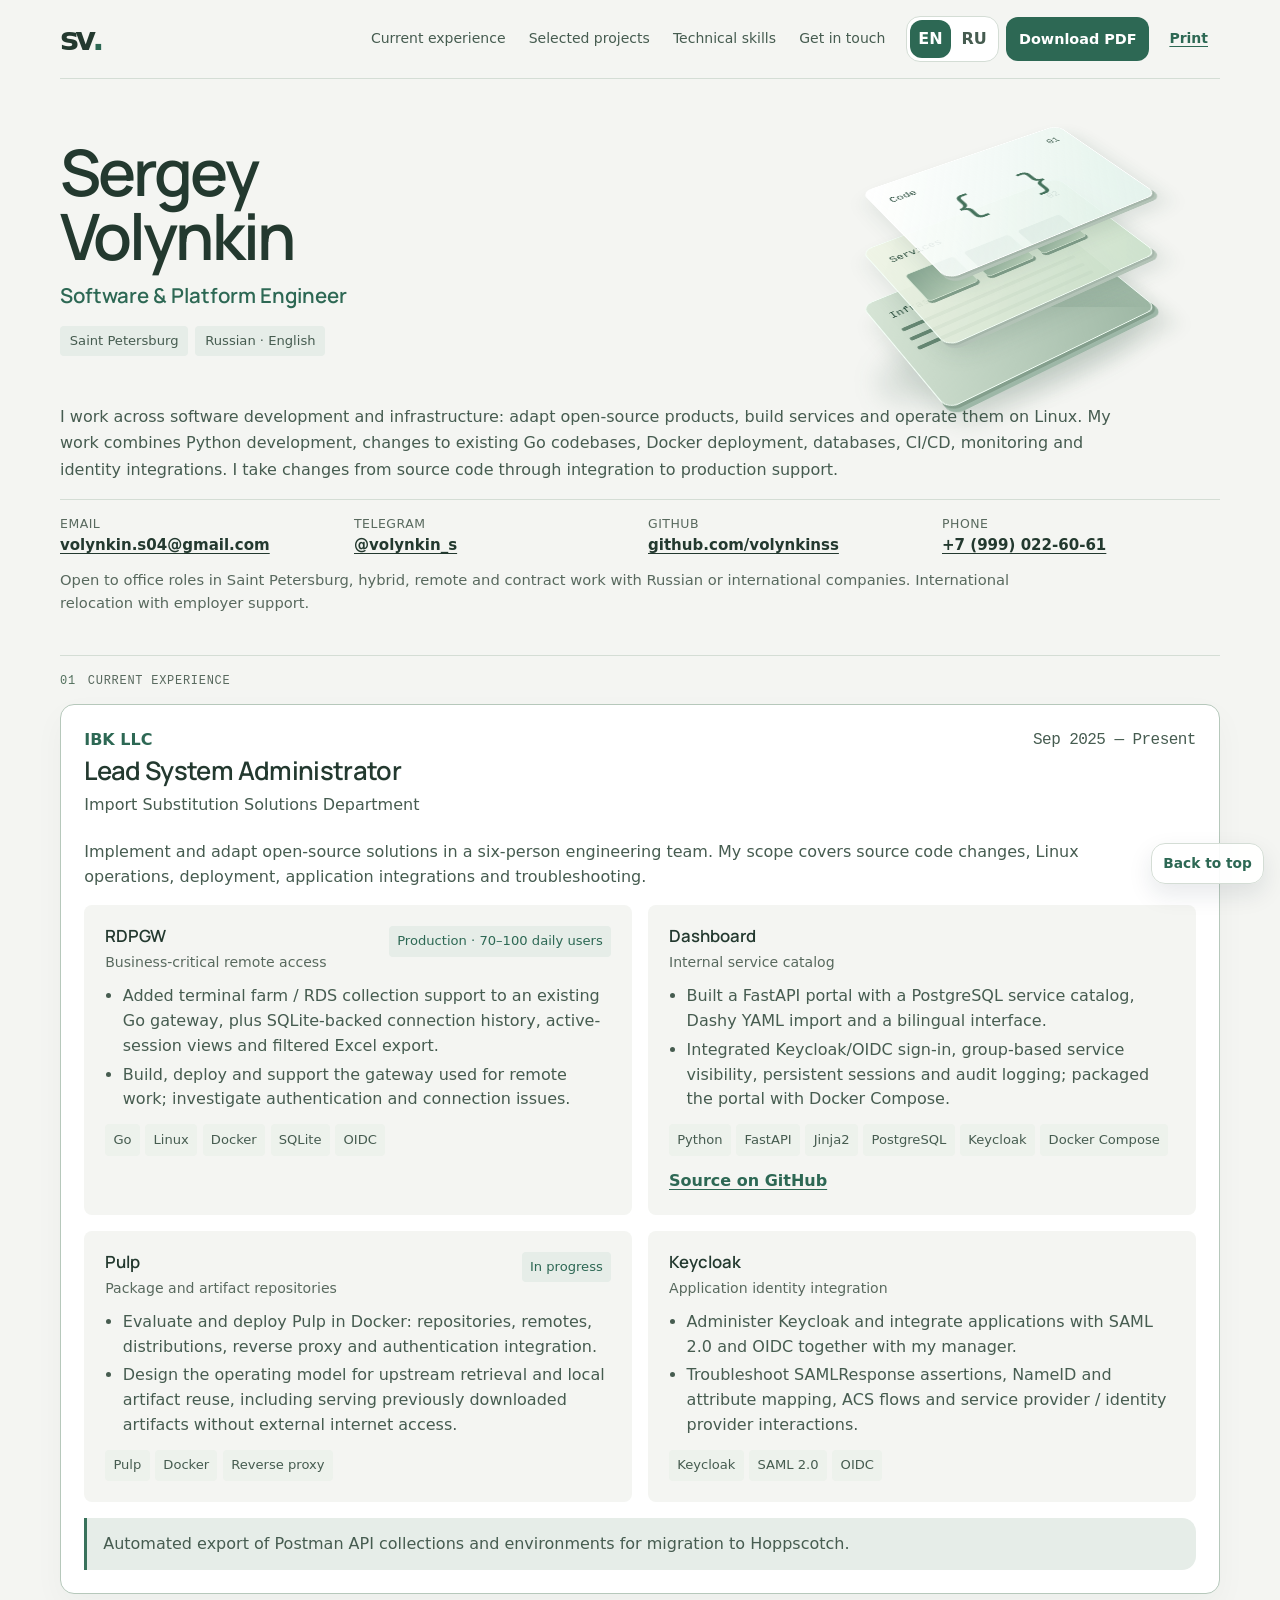
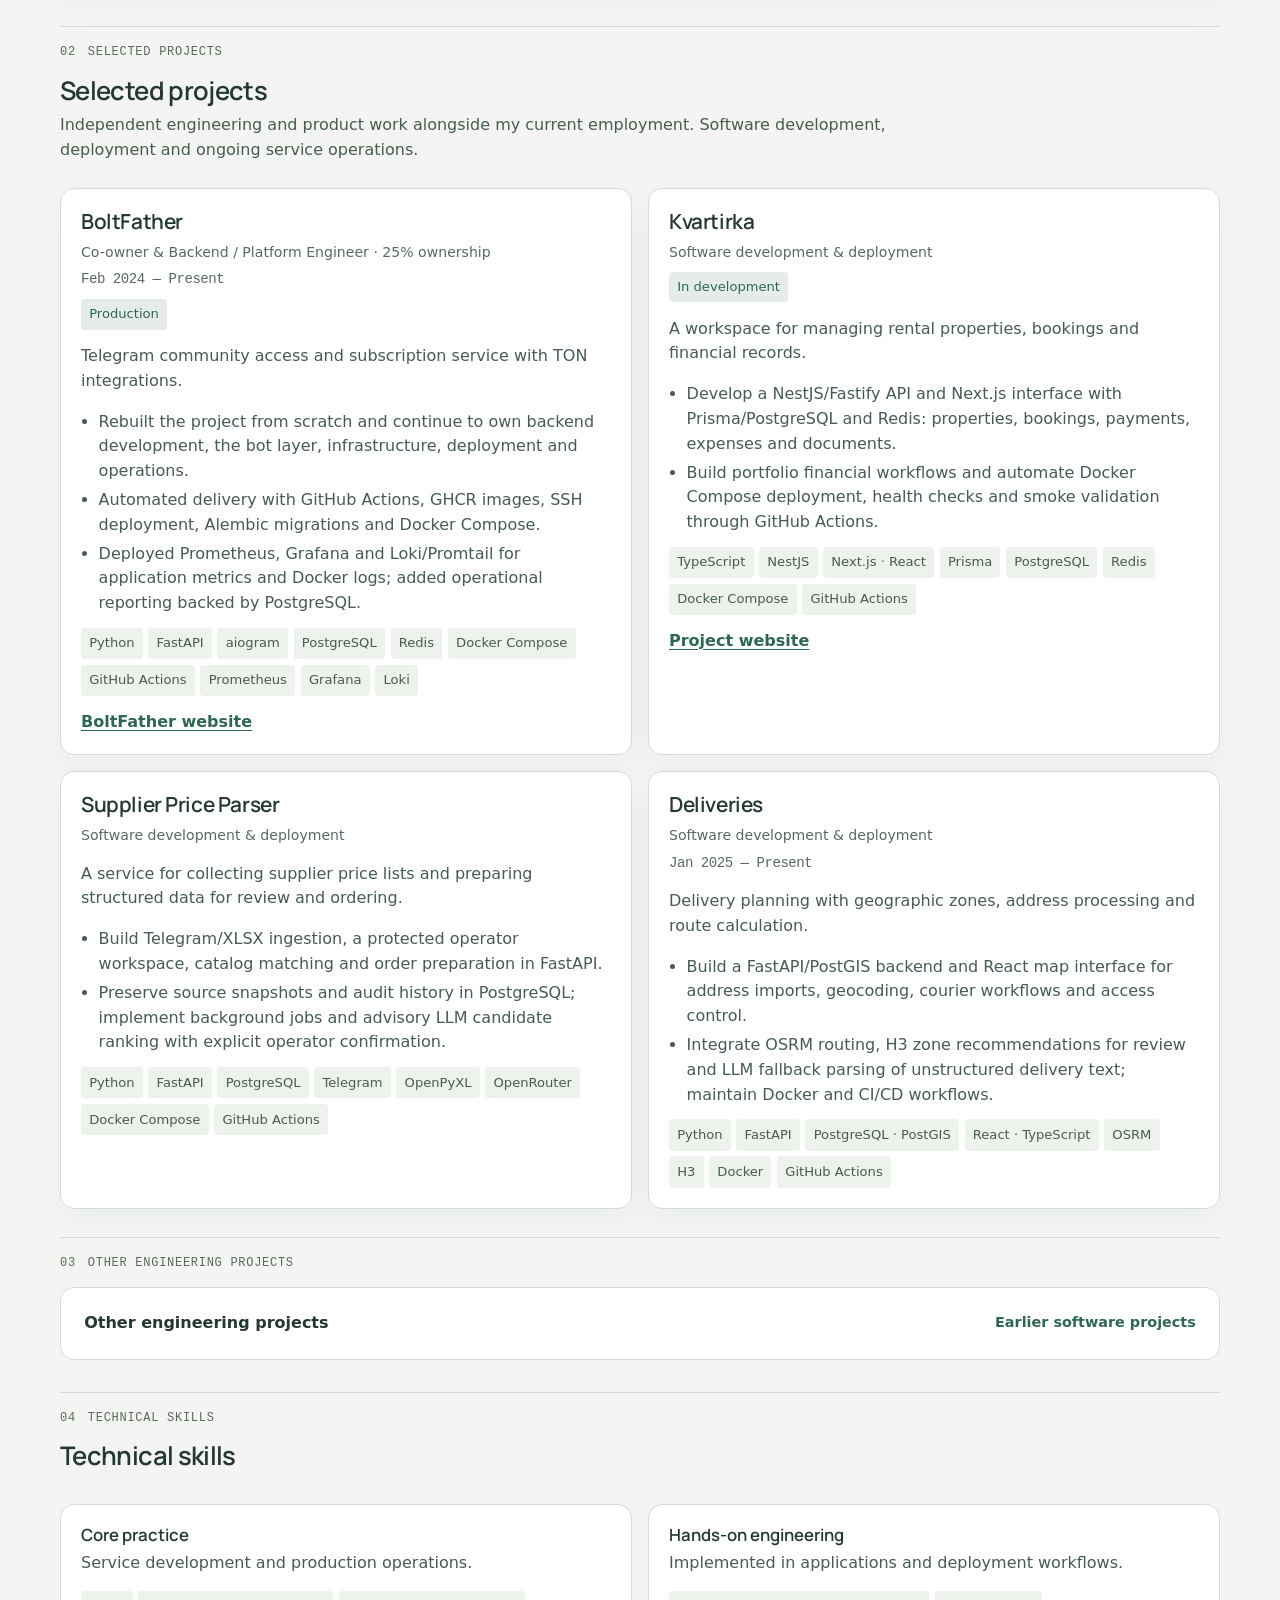
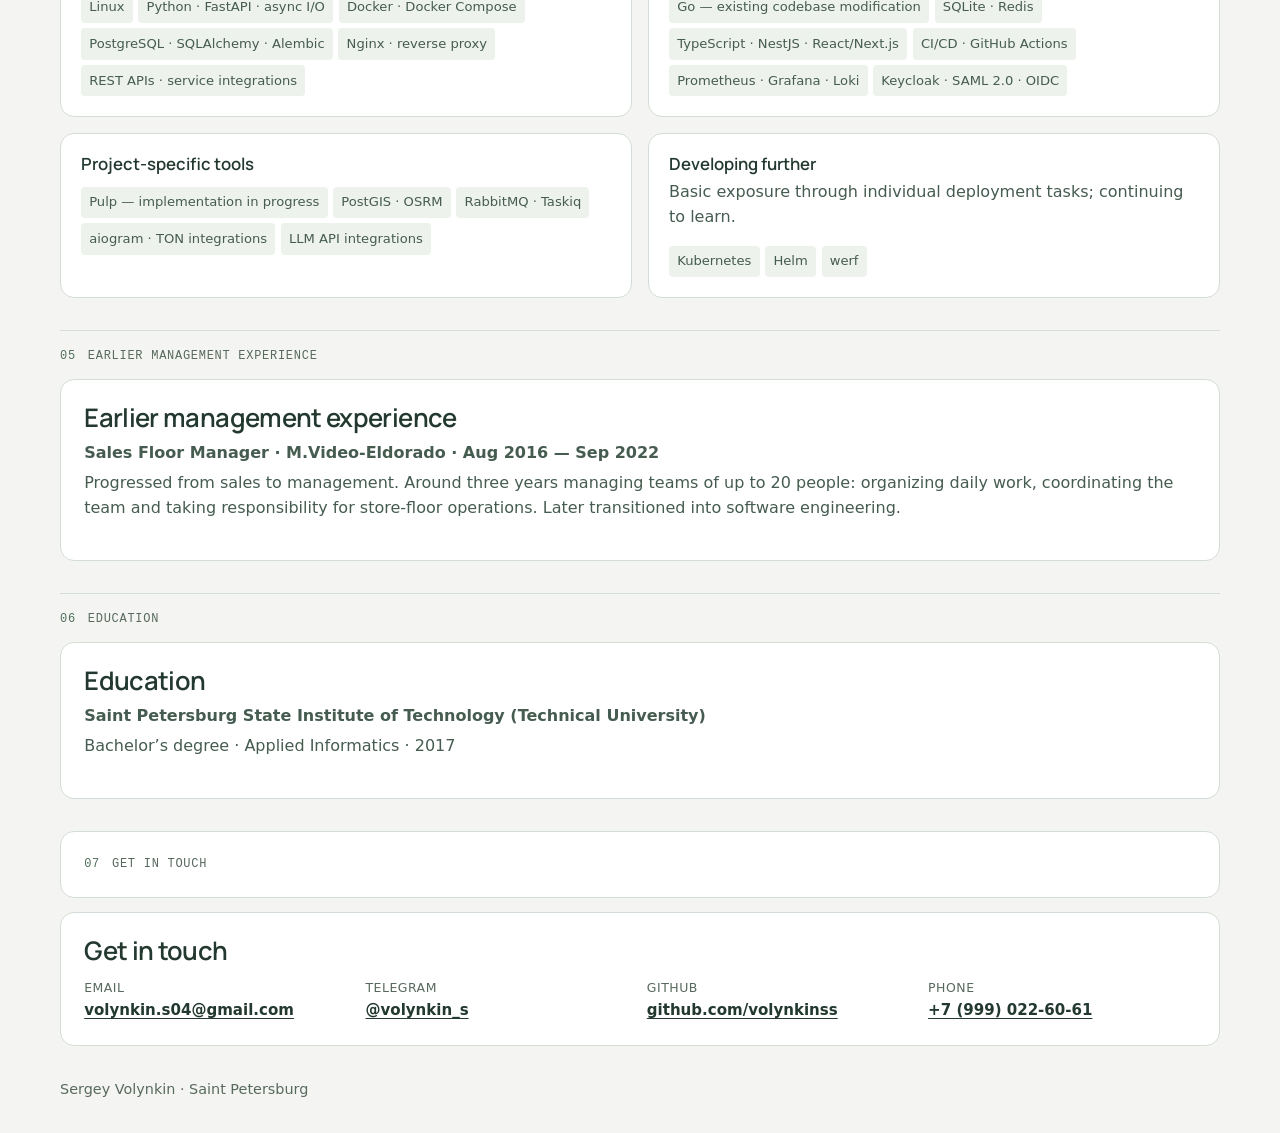
==== commit a333531c: "Polish resume typography, section navigation and sharing assets" ====
--- a/index.html
+++ b/index.html
@@ -11,9 +11,17 @@
   <meta property="og:title" content="Sergey Volynkin - Software &amp; Platform Engineer">
   <meta property="og:description" content="Sergey Volynkin — Software &amp; Platform Engineer. Open-source customization, Python, Go codebases, Linux, Docker, CI/CD and production operations. Saint Petersburg; open to remote work.">
   <meta property="og:locale" content="en_US">
-  <meta name="twitter:card" content="summary">
+  <meta property="og:image" content="https://volynkinss.github.io/og.png">
+  <meta property="og:image:type" content="image/png">
+  <meta property="og:image:width" content="1733">
+  <meta property="og:image:height" content="908">
+  <meta property="og:image:alt" content="Sergey Volynkin — Software &amp; Platform Engineer. Three sage architectural layers.">
+  <meta name="twitter:card" content="summary_large_image">
+  <meta name="twitter:image" content="https://volynkinss.github.io/og.png">
+  <meta name="twitter:image:alt" content="Sergey Volynkin — Software &amp; Platform Engineer. Three sage architectural layers.">
   <meta name="twitter:title" content="Sergey Volynkin - Software &amp; Platform Engineer">
   <meta name="twitter:description" content="Sergey Volynkin — Software &amp; Platform Engineer. Open-source customization, Python, Go codebases, Linux, Docker, CI/CD and production operations. Saint Petersburg; open to remote work.">
+  <link rel="icon" href="favicon.svg" type="image/svg+xml">
   <link rel="stylesheet" href="styles.css">
   <link rel="stylesheet" href="print.css" media="print">
   <script id="structured-data" type="application/ld+json">{
@@ -52,7 +60,7 @@
         </span>
       </a>
       <nav class="site-nav" aria-label="Resume sections">
-        <a href="#experience">Current experience</a><a href="#projects">Selected projects</a><a href="#skills">Technical skills</a><a href="#contacts">Get in touch</a>
+        <a href="#experience" data-nav-section="experience">Current experience</a><a href="#projects" data-nav-section="projects">Selected projects</a><a href="#skills" data-nav-section="skills">Technical skills</a><a href="#contacts" data-nav-section="contacts">Get in touch</a>
       </nav>
       <div class="header-actions" aria-label="Resume language">
         <div class="language-switch" role="group" aria-label="Resume language">
@@ -73,6 +81,9 @@
       </div>
     </header>
 
+    <nav class="mobile-nav" aria-label="Resume sections">
+    <a href="#experience" data-nav-section="experience">Experience</a><a href="#projects" data-nav-section="projects">Projects</a><a href="#skills" data-nav-section="skills">Skills</a>
+  </nav>
     <main id="top" class="resume-page" tabindex="-1">
 
     <section class="hero" aria-labelledby="hero-name">
--- a/styles.css
+++ b/styles.css
@@ -1,3 +1,11 @@
+@font-face {
+  font-family: "Manrope";
+  src: url("./assets/fonts/manrope-600.ttf") format("truetype");
+  font-style: normal;
+  font-weight: 600;
+  font-display: swap;
+}
+
 :root {
   --page: #f4f5f2;
   --surface: #ffffff;
@@ -23,7 +31,7 @@
 
 html {
   scroll-behavior: smooth;
-  scroll-padding-top: 6.5rem;
+  scroll-padding-top: var(--navigation-offset, 6.5rem);
 }
 
 body {
@@ -137,7 +145,8 @@
   gap: 0.35rem;
 }
 
-.site-nav a {
+.site-nav a,
+.mobile-nav a {
   border-radius: var(--radius);
   padding: 0.42rem 0.55rem;
   color: var(--ink-soft);
@@ -146,9 +155,21 @@
   text-decoration: none;
 }
 
-.site-nav a:hover {
+.site-nav a:hover,
+.mobile-nav a:hover,
+[data-nav-section][aria-current="location"] {
   background: var(--teal-soft);
   color: var(--teal-dark);
+}
+
+[data-nav-section][aria-current="location"] {
+  text-decoration: underline;
+  text-decoration-thickness: 2px;
+  text-underline-offset: 0.35em;
+}
+
+.mobile-nav {
+  display: none;
 }
 
 .header-actions {
@@ -817,6 +838,24 @@
   }
 }
 
+@media screen {
+  h1,
+  h2,
+  h3,
+  .headline {
+    font-family: "Manrope", ui-sans-serif, system-ui, sans-serif;
+    font-weight: 600;
+    text-wrap: balance;
+  }
+
+  .period,
+  .project-period {
+    font-family: ui-monospace, "SFMono-Regular", Consolas, monospace;
+    font-variant-numeric: tabular-nums;
+    letter-spacing: -0.035em;
+  }
+}
+
 @media (max-width: 980px) {
   .site-header {
     grid-template-columns: minmax(0, 1fr) auto;
@@ -893,7 +932,7 @@
 
 @media (max-width: 620px) {
   html {
-    scroll-padding-top: 1rem;
+    scroll-padding-top: var(--navigation-offset, 4.5rem);
   }
 
   .site-header,
@@ -909,6 +948,27 @@
 
   .site-nav {
     display: none;
+  }
+
+  .mobile-nav {
+    position: sticky;
+    top: 0;
+    z-index: 20;
+    display: flex;
+    width: min(100% - 2rem, var(--max));
+    margin-inline: auto;
+    padding-block: 0.45rem;
+    gap: 0.35rem;
+    border-bottom: 1px solid var(--line);
+    background: var(--page);
+  }
+
+  .mobile-nav a {
+    flex: 1;
+    display: flex;
+    min-height: 2.75rem;
+    align-items: center;
+    justify-content: center;
   }
 
   .header-actions {
--- a/print.css
+++ b/print.css
@@ -25,6 +25,7 @@
 .skip-link,
 .site-header,
 .site-nav,
+.mobile-nav,
 .header-actions,
 .back-to-top,
 .contacts-section,
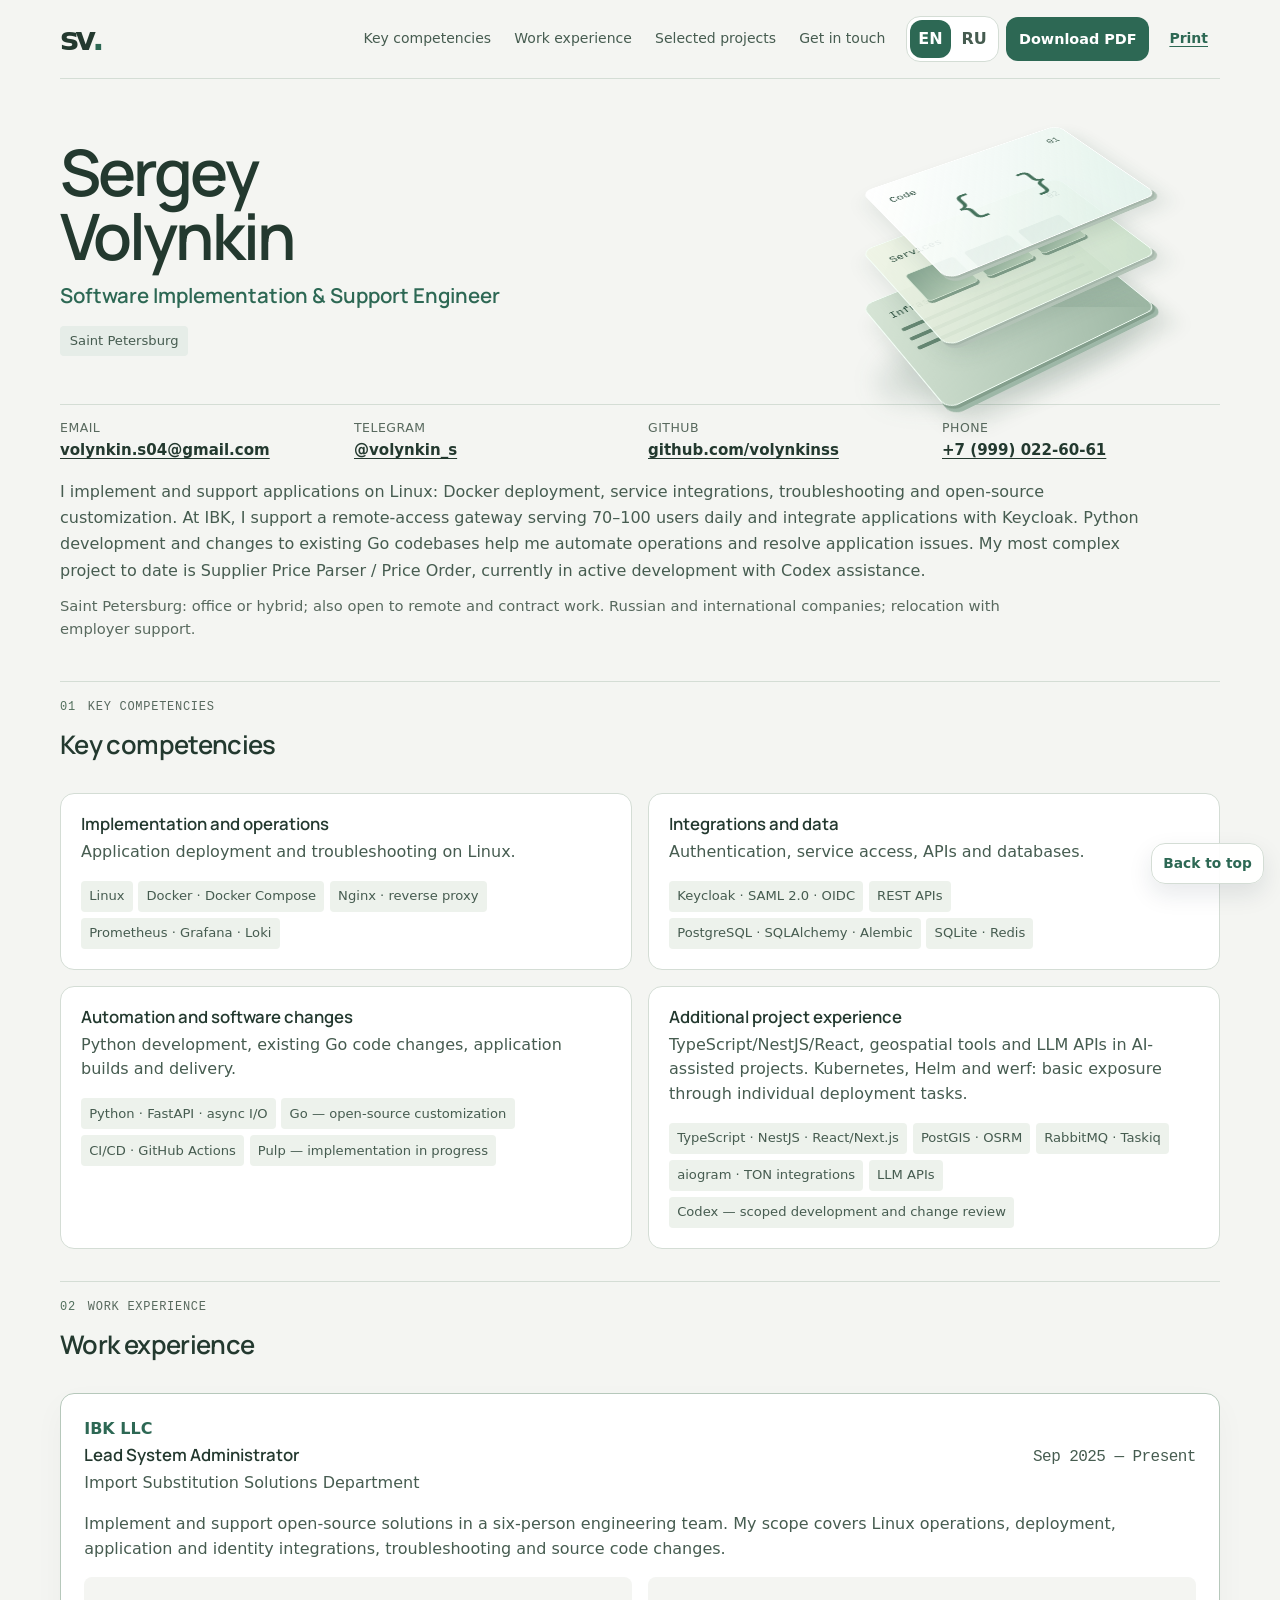
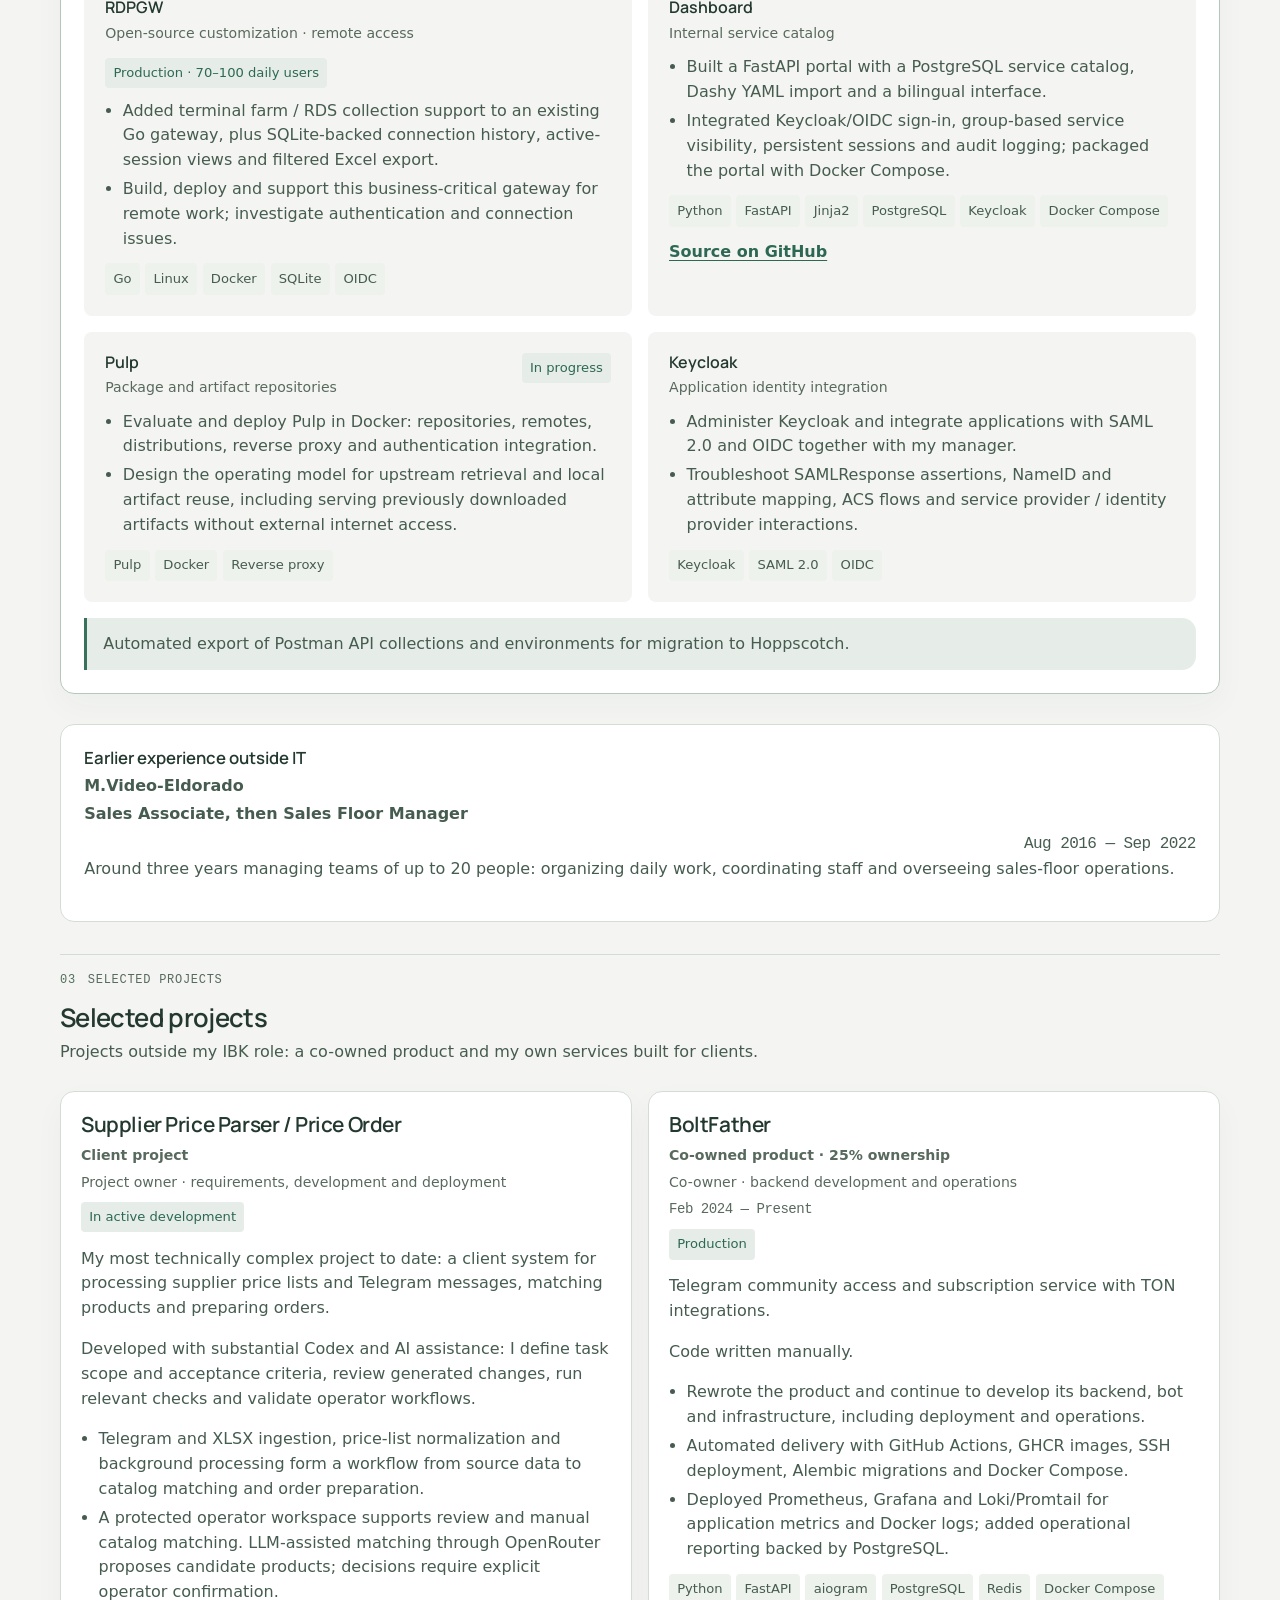
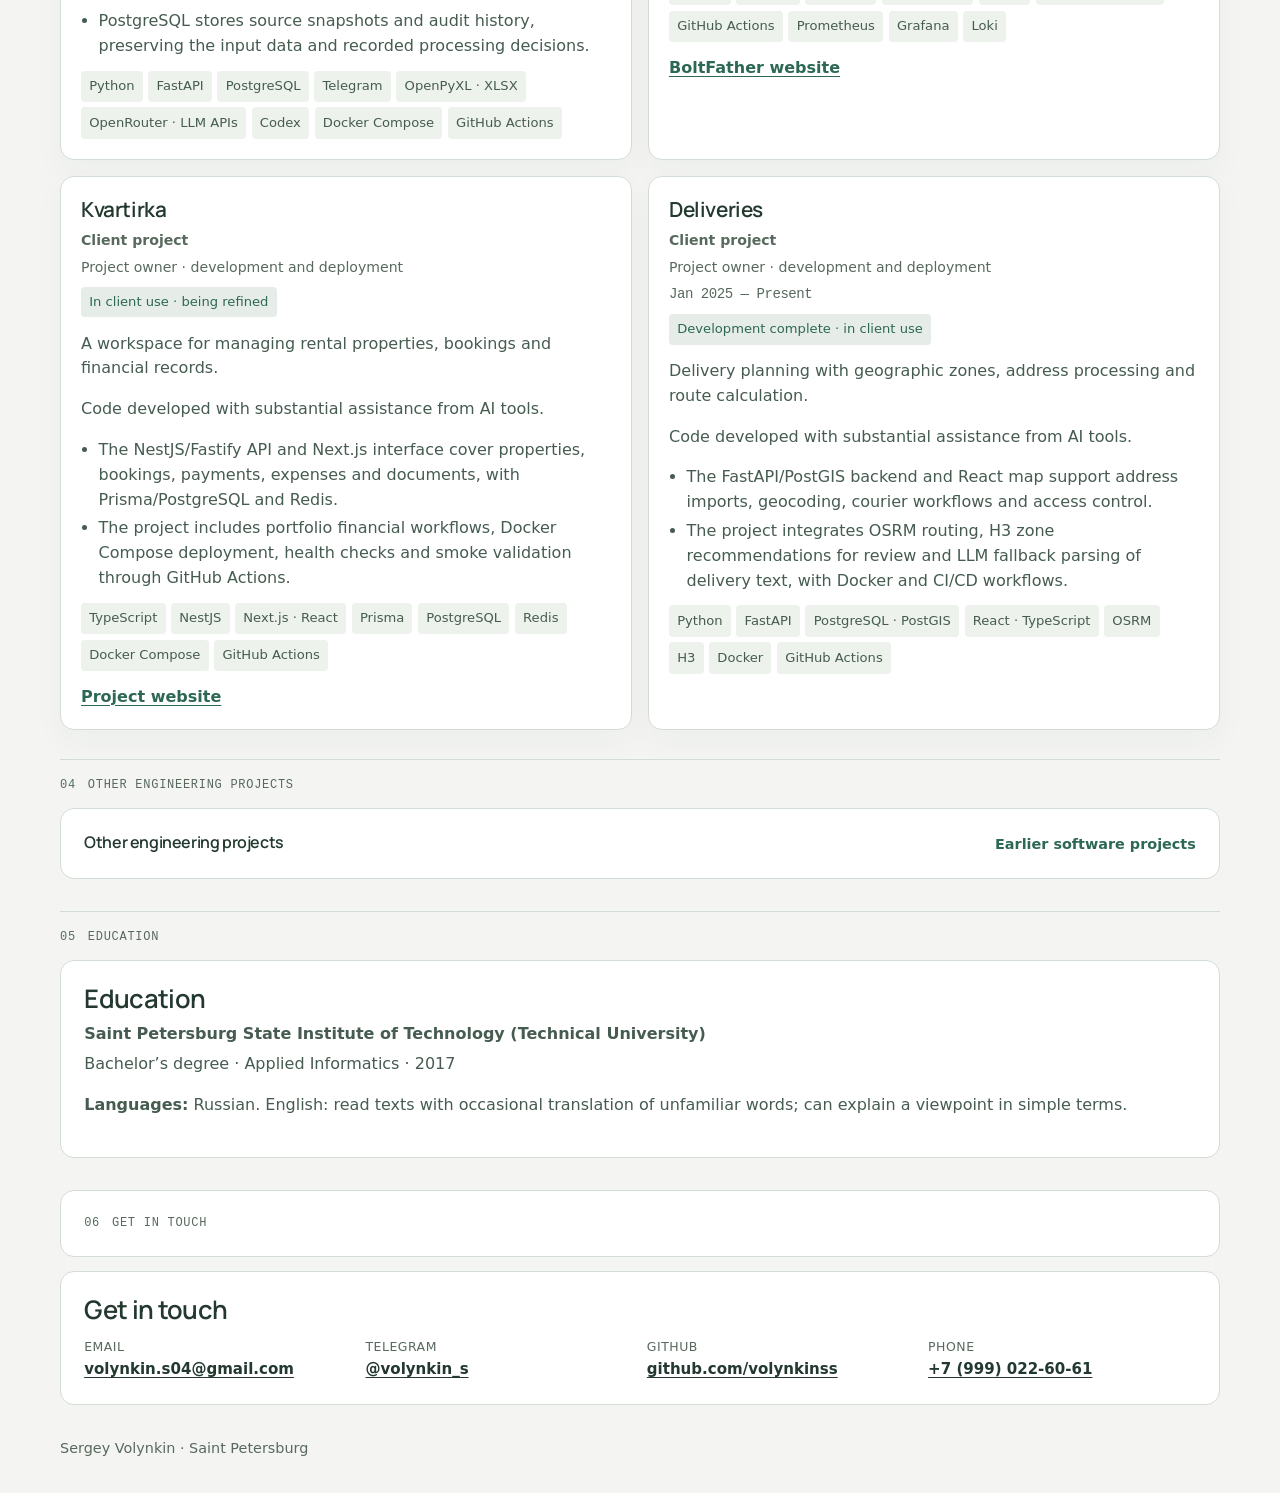
==== commit 8ed11251: "docs: detail Price Order parser in bilingual resume" ====
--- a/index.html
+++ b/index.html
@@ -3,24 +3,29 @@
 <head>
   <meta charset="utf-8">
   <meta name="viewport" content="width=device-width, initial-scale=1">
-  <title>Sergey Volynkin - Software &amp; Platform Engineer</title>
-  <meta name="description" content="Sergey Volynkin — Software &amp; Platform Engineer. Open-source customization, Python, Go codebases, Linux, Docker, CI/CD and production operations. Saint Petersburg; open to remote work.">
+  <title>Sergey Volynkin - Software Implementation &amp; Support Engineer</title>
+  <meta name="description" content="Sergey Volynkin — Software Implementation &amp; Support Engineer. Linux, Docker, application integration, Keycloak, PostgreSQL and troubleshooting. Saint Petersburg; open to remote work.">
+  <link rel="canonical" href="https://volynkinss.github.io/">
+  <link rel="alternate" hreflang="en" href="https://volynkinss.github.io/en.html" data-resume-alternate>
+  <link rel="alternate" hreflang="ru" href="https://volynkinss.github.io/ru.html" data-resume-alternate>
+  <link rel="alternate" hreflang="x-default" href="https://volynkinss.github.io/" data-resume-alternate>
   <meta name="theme-color" content="#f4f5f2">
   <meta name="color-scheme" content="light">
   <meta property="og:type" content="profile">
-  <meta property="og:title" content="Sergey Volynkin - Software &amp; Platform Engineer">
-  <meta property="og:description" content="Sergey Volynkin — Software &amp; Platform Engineer. Open-source customization, Python, Go codebases, Linux, Docker, CI/CD and production operations. Saint Petersburg; open to remote work.">
+  <meta property="og:url" content="https://volynkinss.github.io/">
+  <meta property="og:title" content="Sergey Volynkin - Software Implementation &amp; Support Engineer">
+  <meta property="og:description" content="Sergey Volynkin — Software Implementation &amp; Support Engineer. Linux, Docker, application integration, Keycloak, PostgreSQL and troubleshooting. Saint Petersburg; open to remote work.">
   <meta property="og:locale" content="en_US">
-  <meta property="og:image" content="https://volynkinss.github.io/og.png">
+  <meta property="og:image" content="https://volynkinss.github.io/og-resume.png">
   <meta property="og:image:type" content="image/png">
   <meta property="og:image:width" content="1733">
-  <meta property="og:image:height" content="908">
-  <meta property="og:image:alt" content="Sergey Volynkin — Software &amp; Platform Engineer. Three sage architectural layers.">
+  <meta property="og:image:height" content="907">
+  <meta property="og:image:alt" content="Sergey Volynkin resume page preview.">
   <meta name="twitter:card" content="summary_large_image">
-  <meta name="twitter:image" content="https://volynkinss.github.io/og.png">
-  <meta name="twitter:image:alt" content="Sergey Volynkin — Software &amp; Platform Engineer. Three sage architectural layers.">
-  <meta name="twitter:title" content="Sergey Volynkin - Software &amp; Platform Engineer">
-  <meta name="twitter:description" content="Sergey Volynkin — Software &amp; Platform Engineer. Open-source customization, Python, Go codebases, Linux, Docker, CI/CD and production operations. Saint Petersburg; open to remote work.">
+  <meta name="twitter:image" content="https://volynkinss.github.io/og-resume.png">
+  <meta name="twitter:image:alt" content="Sergey Volynkin resume page preview.">
+  <meta name="twitter:title" content="Sergey Volynkin - Software Implementation &amp; Support Engineer">
+  <meta name="twitter:description" content="Sergey Volynkin — Software Implementation &amp; Support Engineer. Linux, Docker, application integration, Keycloak, PostgreSQL and troubleshooting. Saint Petersburg; open to remote work.">
   <link rel="icon" href="favicon.svg" type="image/svg+xml">
   <link rel="stylesheet" href="styles.css">
   <link rel="stylesheet" href="print.css" media="print">
@@ -29,11 +34,11 @@
   "@type": "ProfilePage",
   "inLanguage": "en",
   "name": "Sergey Volynkin",
-  "description": "Sergey Volynkin — Software & Platform Engineer. Open-source customization, Python, Go codebases, Linux, Docker, CI/CD and production operations. Saint Petersburg; open to remote work.",
+  "description": "Sergey Volynkin — Software Implementation & Support Engineer. Linux, Docker, application integration, Keycloak, PostgreSQL and troubleshooting. Saint Petersburg; open to remote work.",
   "mainEntity": {
     "@type": "Person",
     "name": "Sergey Volynkin",
-    "jobTitle": "Software & Platform Engineer",
+    "jobTitle": "Software Implementation & Support Engineer",
     "email": "mailto:volynkin.s04@gmail.com",
     "telephone": "+7 (999) 022-60-61",
     "sameAs": [
@@ -56,33 +61,33 @@
         <span class="brand-mark" aria-hidden="true">sv<span>.</span></span>
         <span class="brand-copy">
           <span class="brand-name">Sergey Volynkin</span>
-          <span class="brand-role">Software &amp; Platform Engineer</span>
+          <span class="brand-role">Software Implementation &amp; Support Engineer</span>
         </span>
       </a>
       <nav class="site-nav" aria-label="Resume sections">
-        <a href="#experience" data-nav-section="experience">Current experience</a><a href="#projects" data-nav-section="projects">Selected projects</a><a href="#skills" data-nav-section="skills">Technical skills</a><a href="#contacts" data-nav-section="contacts">Get in touch</a>
+        <a href="#skills" data-nav-section="skills">Key competencies</a><a href="#experience" data-nav-section="experience">Work experience</a><a href="#projects" data-nav-section="projects">Selected projects</a><a href="#contacts" data-nav-section="contacts">Get in touch</a>
       </nav>
       <div class="header-actions" aria-label="Resume language">
         <div class="language-switch" role="group" aria-label="Resume language">
 
-            <button class="language-button" type="button" data-lang-btn="en" aria-pressed="true">
+            <a class="language-button" href="/en.html" data-lang-btn="en" hreflang="en" lang="en" aria-current="page">
               EN
-            </button>
-
-            <button class="language-button" type="button" data-lang-btn="ru" aria-pressed="false">
+            </a>
+
+            <a class="language-button" href="/ru.html" data-lang-btn="ru" hreflang="ru" lang="ru">
               RU
-            </button>
+            </a>
 
         </div>
         <div class="document-actions">
           <a class="download-button" href="./downloads/Sergey_Volynkin_CV_EN.pdf" download="Sergey_Volynkin_CV_EN.pdf" aria-label="Download resume in English (PDF)">Download PDF</a>
-          <button class="print-button" type="button" data-print>Print</button>
+          <button class="print-button" type="button" data-print hidden>Print</button>
         </div>
       </div>
     </header>
 
-    <nav class="mobile-nav" aria-label="Resume sections">
-    <a href="#experience" data-nav-section="experience">Experience</a><a href="#projects" data-nav-section="projects">Projects</a><a href="#skills" data-nav-section="skills">Skills</a>
+      <nav class="mobile-nav" aria-label="Resume sections">
+    <a href="#skills" data-nav-section="skills">Skills</a><a href="#experience" data-nav-section="experience">Experience</a><a href="#projects" data-nav-section="projects">Projects</a>
   </nav>
     <main id="top" class="resume-page" tabindex="-1">
 
@@ -91,8 +96,8 @@
       <div class="hero-main">
         <div class="hero-copy">
           <h1 id="hero-name">Sergey Volynkin</h1>
-          <p class="headline">Software &amp; Platform Engineer</p>
-          <ul class="meta-strip"><li>Saint Petersburg</li><li>Russian · English</li></ul>
+          <p class="headline">Software Implementation &amp; Support Engineer</p>
+          <ul class="meta-strip"><li>Saint Petersburg</li></ul>
         </div>
         <div class="architecture-scene" aria-hidden="true">
           <div class="architecture-object">
@@ -115,14 +120,6 @@
           </div>
         </div>
       </div>
-      <p class="summary summary-desktop">I work across software development and infrastructure: adapt open-source products, build services and operate them on Linux. My work combines Python development, changes to existing Go codebases, Docker deployment, databases, CI/CD, monitoring and identity integrations. I take changes from source code through integration to production support.</p>
-    <div class="summary-mobile">
-      <p class="summary">I work across software development and infrastructure: adapt open-source products, build services and operate them on Linux.</p>
-      <details class="summary-details" data-disclosure="profile-summary">
-        <summary>Read more</summary>
-        <p>My work combines Python development, changes to existing Go codebases, Docker deployment, databases, CI/CD, monitoring and identity integrations. I take changes from source code through integration to production support.</p>
-      </details>
-    </div>
 
     <ul class="hero-contacts">
 
@@ -148,37 +145,83 @@
 
     </ul>
 
-      <p class="availability">Open to office roles in Saint Petersburg, hybrid, remote and contract work with Russian or international companies. International relocation with employer support.</p>
+      <p class="summary">I implement and support applications on Linux: Docker deployment, service integrations, troubleshooting and open-source customization. At IBK, I support a remote-access gateway serving 70–100 users daily and integrate applications with Keycloak. Python development and changes to existing Go codebases help me automate operations and resolve application issues. My most complex project to date is Supplier Price Parser / Price Order, currently in active development with Codex assistance.</p>
+      <p class="availability">Saint Petersburg: office or hybrid; also open to remote and contract work. Russian and international companies; relocation with employer support.</p>
+    </section>
+
+
+    <section id="skills" class="content-section" aria-labelledby="skills-title">
+
+    <div class="section-label" aria-hidden="true">
+      <span>01</span>
+      <strong>Key competencies</strong>
+    </div>
+
+      <div class="section-heading">
+        <h2 id="skills-title">Key competencies</h2>
+      </div>
+      <div class="skill-grid">
+
+    <article class="skill-group">
+      <h3>Implementation and operations</h3>
+      <p>Application deployment and troubleshooting on Linux.</p>
+      <ul class="skill-list"><li>Linux</li><li>Docker · Docker Compose</li><li>Nginx · reverse proxy</li><li>Prometheus · Grafana · Loki</li></ul>
+    </article>
+
+    <article class="skill-group">
+      <h3>Integrations and data</h3>
+      <p>Authentication, service access, APIs and databases.</p>
+      <ul class="skill-list"><li>Keycloak · SAML 2.0 · OIDC</li><li>REST APIs</li><li>PostgreSQL · SQLAlchemy · Alembic</li><li>SQLite · Redis</li></ul>
+    </article>
+
+    <article class="skill-group">
+      <h3>Automation and software changes</h3>
+      <p>Python development, existing Go code changes, application builds and delivery.</p>
+      <ul class="skill-list"><li>Python · FastAPI · async I/O</li><li>Go — open-source customization</li><li>CI/CD · GitHub Actions</li><li>Pulp — implementation in progress</li></ul>
+    </article>
+
+    <article class="skill-group">
+      <h3>Additional project experience</h3>
+      <p>TypeScript/NestJS/React, geospatial tools and LLM APIs in AI-assisted projects. Kubernetes, Helm and werf: basic exposure through individual deployment tasks.</p>
+      <ul class="skill-list"><li>TypeScript · NestJS · React/Next.js</li><li>PostGIS · OSRM</li><li>RabbitMQ · Taskiq</li><li>aiogram · TON integrations</li><li>LLM APIs</li><li>Codex — scoped development and change review</li></ul>
+    </article>
+
+      </div>
     </section>
 
 
     <section id="experience" class="content-section current-section" aria-labelledby="experience-title">
 
     <div class="section-label" aria-hidden="true">
-      <span>01</span>
-      <strong>Current experience</strong>
-    </div>
-
-      <article class="employment-panel">
+      <span>02</span>
+      <strong>Work experience</strong>
+    </div>
+
+      <div class="section-heading">
+        <h2 id="experience-title">Work experience</h2>
+      </div>
+      <article class="employment-panel" aria-labelledby="employment-title">
         <div class="employment-head">
           <div>
             <p class="company">IBK LLC</p>
-            <h2 id="experience-title">Lead System Administrator</h2>
+            <div class="role-row">
+              <h3 id="employment-title">Lead System Administrator</h3>
+              <p class="period">Sep 2025 — Present</p>
+            </div>
             <p class="department">Import Substitution Solutions Department</p>
           </div>
-          <p class="period">Sep 2025 — Present</p>
-        </div>
-        <p class="overview">Implement and adapt open-source solutions in a six-person engineering team. My scope covers source code changes, Linux operations, deployment, application integrations and troubleshooting.</p>
+        </div>
+        <p class="overview">Implement and support open-source solutions in a six-person engineering team. My scope covers Linux operations, deployment, application and identity integrations, troubleshooting and source code changes.</p>
         <div class="case-grid">
     <article id="case-rdpgw" class="case-card">
       <div class="case-head">
         <div>
-          <h3>RDPGW</h3>
-          <p>Business-critical remote access</p>
+          <h4>RDPGW</h4>
+          <p>Open-source customization · remote access</p>
         </div>
         <span class="status">Production · 70–100 daily users</span>
       </div>
-      <ul class="bullet-list"><li>Added terminal farm / RDS collection support to an existing Go gateway, plus SQLite-backed connection history, active-session views and filtered Excel export.</li><li>Build, deploy and support the gateway used for remote work; investigate authentication and connection issues.</li></ul>
+      <ul class="bullet-list"><li>Added terminal farm / RDS collection support to an existing Go gateway, plus SQLite-backed connection history, active-session views and filtered Excel export.</li><li>Build, deploy and support this business-critical gateway for remote work; investigate authentication and connection issues.</li></ul>
       <ul class="stack-list"><li>Go</li><li>Linux</li><li>Docker</li><li>SQLite</li><li>OIDC</li></ul>
 
     </article>
@@ -186,7 +229,7 @@
     <article id="case-dashboard" class="case-card">
       <div class="case-head">
         <div>
-          <h3>Dashboard</h3>
+          <h4>Dashboard</h4>
           <p>Internal service catalog</p>
         </div>
 
@@ -199,7 +242,7 @@
     <article id="case-pulp" class="case-card">
       <div class="case-head">
         <div>
-          <h3>Pulp</h3>
+          <h4>Pulp</h4>
           <p>Package and artifact repositories</p>
         </div>
         <span class="status">In progress</span>
@@ -212,7 +255,7 @@
     <article id="case-keycloak" class="case-card">
       <div class="case-head">
         <div>
-          <h3>Keycloak</h3>
+          <h4>Keycloak</h4>
           <p>Application identity integration</p>
         </div>
 
@@ -224,30 +267,58 @@
   </div>
         <p class="automation-note">Automated export of Postman API collections and environments for migration to Hoppscotch.</p>
       </article>
+
+    <section id="background" class="background-panel" aria-labelledby="background-title">
+      <div class="text-panel">
+        <h3 id="background-title">Earlier experience outside IT</h3>
+        <p class="company">M.Video-Eldorado</p>
+        <p class="strong-line">Sales Associate, then Sales Floor Manager</p>
+        <p class="period">Aug 2016 — Sep 2022</p>
+        <p>Around three years managing teams of up to 20 people: organizing daily work, coordinating staff and overseeing sales-floor operations.</p>
+      </div>
+    </section>
+
     </section>
 
 
     <section id="projects" class="content-section" aria-labelledby="projects-title">
 
     <div class="section-label" aria-hidden="true">
-      <span>02</span>
+      <span>03</span>
       <strong>Selected projects</strong>
     </div>
 
       <div class="section-heading">
         <h2 id="projects-title">Selected projects</h2>
-        <p>Independent engineering and product work alongside my current employment. Software development, deployment and ongoing service operations.</p>
+        <p>Projects outside my IBK role: a co-owned product and my own services built for clients.</p>
       </div>
       <div class="project-grid">
+    <article id="project-supplier-parser" class="project-card">
+      <div class="project-head">
+        <h3>Supplier Price Parser / Price Order</h3>
+        <p class="project-category">Client project</p>
+        <p class="project-role">Project owner · requirements, development and deployment</p>
+
+        <span class="status project-status">In active development</span>
+      </div>
+      <p class="project-description">My most technically complex project to date: a client system for processing supplier price lists and Telegram messages, matching products and preparing orders.</p>
+      <p class="project-contribution">Developed with substantial Codex and AI assistance: I define task scope and acceptance criteria, review generated changes, run relevant checks and validate operator workflows.</p>
+      <ul class="bullet-list"><li>Telegram and XLSX ingestion, price-list normalization and background processing form a workflow from source data to catalog matching and order preparation.</li><li>A protected operator workspace supports review and manual catalog matching. LLM-assisted matching through OpenRouter proposes candidate products; decisions require explicit operator confirmation.</li><li>PostgreSQL stores source snapshots and audit history, preserving the input data and recorded processing decisions.</li></ul>
+      <ul class="stack-list"><li>Python</li><li>FastAPI</li><li>PostgreSQL</li><li>Telegram</li><li>OpenPyXL · XLSX</li><li>OpenRouter · LLM APIs</li><li>Codex</li><li>Docker Compose</li><li>GitHub Actions</li></ul>
+
+    </article>
+
     <article id="project-boltfather" class="project-card">
       <div class="project-head">
         <h3>BoltFather</h3>
-        <p class="project-role">Co-owner &amp; Backend / Platform Engineer · 25% ownership</p>
+        <p class="project-category">Co-owned product · 25% ownership</p>
+        <p class="project-role">Co-owner · backend development and operations</p>
         <p class="project-period">Feb 2024 — Present</p>
         <span class="status project-status">Production</span>
       </div>
       <p class="project-description">Telegram community access and subscription service with TON integrations.</p>
-      <ul class="bullet-list"><li>Rebuilt the project from scratch and continue to own backend development, the bot layer, infrastructure, deployment and operations.</li><li>Automated delivery with GitHub Actions, GHCR images, SSH deployment, Alembic migrations and Docker Compose.</li><li>Deployed Prometheus, Grafana and Loki/Promtail for application metrics and Docker logs; added operational reporting backed by PostgreSQL.</li></ul>
+      <p class="project-contribution">Code written manually.</p>
+      <ul class="bullet-list"><li>Rewrote the product and continue to develop its backend, bot and infrastructure, including deployment and operations.</li><li>Automated delivery with GitHub Actions, GHCR images, SSH deployment, Alembic migrations and Docker Compose.</li><li>Deployed Prometheus, Grafana and Loki/Promtail for application metrics and Docker logs; added operational reporting backed by PostgreSQL.</li></ul>
       <ul class="stack-list"><li>Python</li><li>FastAPI</li><li>aiogram</li><li>PostgreSQL</li><li>Redis</li><li>Docker Compose</li><li>GitHub Actions</li><li>Prometheus</li><li>Grafana</li><li>Loki</li></ul>
       <p class="link-row"><a href="https://boltfather.com/" target="_blank" rel="noreferrer">BoltFather website</a></p>
     </article>
@@ -255,38 +326,29 @@
     <article id="project-kvartirka" class="project-card">
       <div class="project-head">
         <h3>Kvartirka</h3>
-        <p class="project-role">Software development &amp; deployment</p>
-
-        <span class="status project-status">In development</span>
+        <p class="project-category">Client project</p>
+        <p class="project-role">Project owner · development and deployment</p>
+
+        <span class="status project-status">In client use · being refined</span>
       </div>
       <p class="project-description">A workspace for managing rental properties, bookings and financial records.</p>
-      <ul class="bullet-list"><li>Develop a NestJS/Fastify API and Next.js interface with Prisma/PostgreSQL and Redis: properties, bookings, payments, expenses and documents.</li><li>Build portfolio financial workflows and automate Docker Compose deployment, health checks and smoke validation through GitHub Actions.</li></ul>
+      <p class="project-contribution">Code developed with substantial assistance from AI tools.</p>
+      <ul class="bullet-list"><li>The NestJS/Fastify API and Next.js interface cover properties, bookings, payments, expenses and documents, with Prisma/PostgreSQL and Redis.</li><li>The project includes portfolio financial workflows, Docker Compose deployment, health checks and smoke validation through GitHub Actions.</li></ul>
       <ul class="stack-list"><li>TypeScript</li><li>NestJS</li><li>Next.js · React</li><li>Prisma</li><li>PostgreSQL</li><li>Redis</li><li>Docker Compose</li><li>GitHub Actions</li></ul>
       <p class="link-row"><a href="https://rentalkeeper.ru/" target="_blank" rel="noreferrer">Project website</a></p>
-    </article>
-
-    <article id="project-supplier-parser" class="project-card">
-      <div class="project-head">
-        <h3>Supplier Price Parser</h3>
-        <p class="project-role">Software development &amp; deployment</p>
-
-
-      </div>
-      <p class="project-description">A service for collecting supplier price lists and preparing structured data for review and ordering.</p>
-      <ul class="bullet-list"><li>Build Telegram/XLSX ingestion, a protected operator workspace, catalog matching and order preparation in FastAPI.</li><li>Preserve source snapshots and audit history in PostgreSQL; implement background jobs and advisory LLM candidate ranking with explicit operator confirmation.</li></ul>
-      <ul class="stack-list"><li>Python</li><li>FastAPI</li><li>PostgreSQL</li><li>Telegram</li><li>OpenPyXL</li><li>OpenRouter</li><li>Docker Compose</li><li>GitHub Actions</li></ul>
-
     </article>
 
     <article id="project-deliveries" class="project-card">
       <div class="project-head">
         <h3>Deliveries</h3>
-        <p class="project-role">Software development &amp; deployment</p>
+        <p class="project-category">Client project</p>
+        <p class="project-role">Project owner · development and deployment</p>
         <p class="project-period">Jan 2025 — Present</p>
-
+        <span class="status project-status">Development complete · in client use</span>
       </div>
       <p class="project-description">Delivery planning with geographic zones, address processing and route calculation.</p>
-      <ul class="bullet-list"><li>Build a FastAPI/PostGIS backend and React map interface for address imports, geocoding, courier workflows and access control.</li><li>Integrate OSRM routing, H3 zone recommendations for review and LLM fallback parsing of unstructured delivery text; maintain Docker and CI/CD workflows.</li></ul>
+      <p class="project-contribution">Code developed with substantial assistance from AI tools.</p>
+      <ul class="bullet-list"><li>The FastAPI/PostGIS backend and React map support address imports, geocoding, courier workflows and access control.</li><li>The project integrates OSRM routing, H3 zone recommendations for review and LLM fallback parsing of delivery text, with Docker and CI/CD workflows.</li></ul>
       <ul class="stack-list"><li>Python</li><li>FastAPI</li><li>PostgreSQL · PostGIS</li><li>React · TypeScript</li><li>OSRM</li><li>H3</li><li>Docker</li><li>GitHub Actions</li></ul>
 
     </article>
@@ -297,13 +359,13 @@
     <section id="other-projects" class="content-section secondary-section" aria-labelledby="other-projects-title">
 
     <div class="section-label" aria-hidden="true">
-      <span>03</span>
+      <span>04</span>
       <strong>Other engineering projects</strong>
     </div>
 
       <details class="other-projects" data-disclosure="other-projects">
         <summary>
-          <span id="other-projects-title">Other engineering projects</span>
+          <h2 id="other-projects-title">Other engineering projects</h2>
           <span>Earlier software projects</span>
         </summary>
         <div class="other-project-list">
@@ -358,65 +420,10 @@
     </section>
 
 
-    <section id="skills" class="content-section" aria-labelledby="skills-title">
-
-    <div class="section-label" aria-hidden="true">
-      <span>04</span>
-      <strong>Technical skills</strong>
-    </div>
-
-      <div class="section-heading">
-        <h2 id="skills-title">Technical skills</h2>
-      </div>
-      <div class="skill-grid">
-
-    <article class="skill-group">
-      <h3>Core practice</h3>
-      <p>Service development and production operations.</p>
-      <ul class="skill-list"><li>Linux</li><li>Python · FastAPI · async I/O</li><li>Docker · Docker Compose</li><li>PostgreSQL · SQLAlchemy · Alembic</li><li>Nginx · reverse proxy</li><li>REST APIs · service integrations</li></ul>
-    </article>
-
-    <article class="skill-group">
-      <h3>Hands-on engineering</h3>
-      <p>Implemented in applications and deployment workflows.</p>
-      <ul class="skill-list"><li>Go — existing codebase modification</li><li>SQLite · Redis</li><li>TypeScript · NestJS · React/Next.js</li><li>CI/CD · GitHub Actions</li><li>Prometheus · Grafana · Loki</li><li>Keycloak · SAML 2.0 · OIDC</li></ul>
-    </article>
-
-    <article class="skill-group">
-      <h3>Project-specific tools</h3>
-
-      <ul class="skill-list"><li>Pulp — implementation in progress</li><li>PostGIS · OSRM</li><li>RabbitMQ · Taskiq</li><li>aiogram · TON integrations</li><li>LLM API integrations</li></ul>
-    </article>
-
-    <article class="skill-group">
-      <h3>Developing further</h3>
-      <p>Basic exposure through individual deployment tasks; continuing to learn.</p>
-      <ul class="skill-list"><li>Kubernetes</li><li>Helm</li><li>werf</li></ul>
-    </article>
-
-      </div>
-    </section>
-
-
-    <section id="background" class="content-section slim-section" aria-labelledby="background-title">
+    <section id="education" class="content-section slim-section" aria-labelledby="education-title">
 
     <div class="section-label" aria-hidden="true">
       <span>05</span>
-      <strong>Earlier management experience</strong>
-    </div>
-
-      <div class="text-panel">
-        <h2 id="background-title">Earlier management experience</h2>
-        <p class="strong-line">Sales Floor Manager · M.Video-Eldorado · Aug 2016 — Sep 2022</p>
-        <p>Progressed from sales to management. Around three years managing teams of up to 20 people: organizing daily work, coordinating the team and taking responsibility for store-floor operations. Later transitioned into software engineering.</p>
-      </div>
-    </section>
-
-
-    <section id="education" class="content-section slim-section" aria-labelledby="education-title">
-
-    <div class="section-label" aria-hidden="true">
-      <span>06</span>
       <strong>Education</strong>
     </div>
 
@@ -424,6 +431,7 @@
         <h2 id="education-title">Education</h2>
         <p class="strong-line">Saint Petersburg State Institute of Technology (Technical University)</p>
         <p>Bachelor’s degree · Applied Informatics · 2017</p>
+        <p class="language-line"><strong>Languages:</strong> Russian. English: read texts with occasional translation of unfamiliar words; can explain a viewpoint in simple terms.</p>
       </div>
     </section>
 
@@ -431,7 +439,7 @@
     <section id="contacts" class="content-section contacts-section" aria-labelledby="contacts-title">
 
     <div class="section-label" aria-hidden="true">
-      <span>07</span>
+      <span>06</span>
       <strong>Get in touch</strong>
     </div>
 
--- a/styles.css
+++ b/styles.css
@@ -66,6 +66,10 @@
   font: inherit;
 }
 
+.print-button[hidden] {
+  display: none;
+}
+
 .skip-link {
   position: fixed;
   left: 1rem;
@@ -215,6 +219,9 @@
 
 .language-button,
 .print-button {
+  display: inline-flex;
+  align-items: center;
+  justify-content: center;
   min-height: 2.35rem;
   border: 0;
   border-radius: calc(var(--radius) - 2px);
@@ -227,9 +234,10 @@
   padding: 0.25rem 0.5rem;
   color: var(--ink-soft);
   background: transparent;
-}
-
-.language-button[aria-pressed="true"] {
+  text-decoration: none;
+}
+
+.language-button[aria-current="page"] {
   color: white;
   background: var(--teal-dark);
 }
@@ -287,6 +295,7 @@
 h1,
 h2,
 h3,
+h4,
 p {
   margin-top: 0;
 }
@@ -456,10 +465,14 @@
 }
 
 .employment-head {
-  display: grid;
-  grid-template-columns: minmax(0, 1fr) auto;
+  display: block;
+}
+
+.role-row {
+  display: flex;
+  justify-content: space-between;
   gap: 1rem;
-  align-items: start;
+  align-items: baseline;
 }
 
 .company,
@@ -467,6 +480,7 @@
 .period,
 .overview,
 .project-description,
+.project-contribution,
 .skill-group p,
 .text-panel p,
 .site-footer {
@@ -491,6 +505,13 @@
   margin-bottom: 0.35rem;
   font-size: 1.05rem;
   font-weight: 600;
+  line-height: 1.2;
+}
+
+h4 {
+  margin-bottom: 0.35rem;
+  font-size: 1rem;
+  font-weight: 650;
   line-height: 1.2;
 }
 
@@ -582,6 +603,10 @@
   margin-bottom: 0;
   color: var(--muted);
   font-size: 0.88rem;
+}
+
+.project-category {
+  font-weight: 650;
 }
 
 .status {
@@ -632,6 +657,10 @@
   color: var(--ink-soft);
 }
 
+.background-panel {
+  margin-top: 1rem;
+}
+
 .section-heading {
   margin-bottom: 0.75rem;
 }
@@ -663,7 +692,12 @@
   font-weight: 600;
 }
 
-.other-projects summary span + span {
+.other-projects summary h2 {
+  margin: 0;
+  font-size: inherit;
+}
+
+.other-projects summary h2 + span {
   color: var(--teal-dark);
   font-size: 0.9rem;
 }
@@ -842,6 +876,7 @@
   h1,
   h2,
   h3,
+  h4,
   .headline {
     font-family: "Manrope", ui-sans-serif, system-ui, sans-serif;
     font-weight: 600;
@@ -868,7 +903,6 @@
   }
 
   .hero-main,
-  .employment-head,
   .other-project {
     grid-template-columns: minmax(0, 1fr);
   }
@@ -898,6 +932,10 @@
   .period {
     text-align: left;
     white-space: normal;
+  }
+
+  .role-row {
+    display: block;
   }
 }
 
--- a/print.css
+++ b/print.css
@@ -40,10 +40,6 @@
 
 .summary-mobile {
   display: none !important;
-}
-
-.summary-desktop {
-  display: block !important;
 }
 
 .resume-page {
@@ -76,6 +72,7 @@
 
 .hero-main,
 .employment-head,
+.role-row,
 .content-section,
 .case-grid,
 .project-grid,
@@ -101,6 +98,13 @@
 h3 {
   margin: 0 0 1mm;
   font-size: 9.8pt;
+  line-height: 1.15;
+  break-after: avoid;
+}
+
+h4 {
+  margin: 0 0 1mm;
+  font-size: 9pt;
   line-height: 1.15;
   break-after: avoid;
 }
@@ -137,12 +141,14 @@
 }
 
 .hero-contacts {
+  display: block;
   border: 0;
 }
 
 .hero-contacts li,
 .contact-grid li {
-  display: inline;
+  display: block;
+  margin-bottom: 0.7mm;
 }
 
 .hero-contacts span,
@@ -196,10 +202,6 @@
   margin-top: 3.5mm;
 }
 
-#projects {
-  break-before: page;
-}
-
 .section-heading {
   break-inside: avoid;
 }
@@ -235,6 +237,7 @@
 .period,
 .overview,
 .project-description,
+.project-contribution,
 .skill-group p,
 .text-panel p,
 .site-footer,
@@ -285,6 +288,7 @@
 }
 
 .project-head .project-role,
+.project-head .project-category,
 .project-head .project-period {
   font-size: 8pt;
   margin-bottom: 0.4mm;
@@ -329,12 +333,22 @@
   break-inside: auto;
 }
 
+details[data-disclosure] > :not(summary) {
+  display: block !important;
+}
+
+details[data-disclosure]::details-content {
+  display: contents;
+  content-visibility: visible;
+}
+
 .other-projects summary {
   display: block;
   cursor: default;
-}
-
-.other-projects summary span + span {
+  break-after: avoid;
+}
+
+.other-projects summary h2 + span {
   display: none;
 }
 
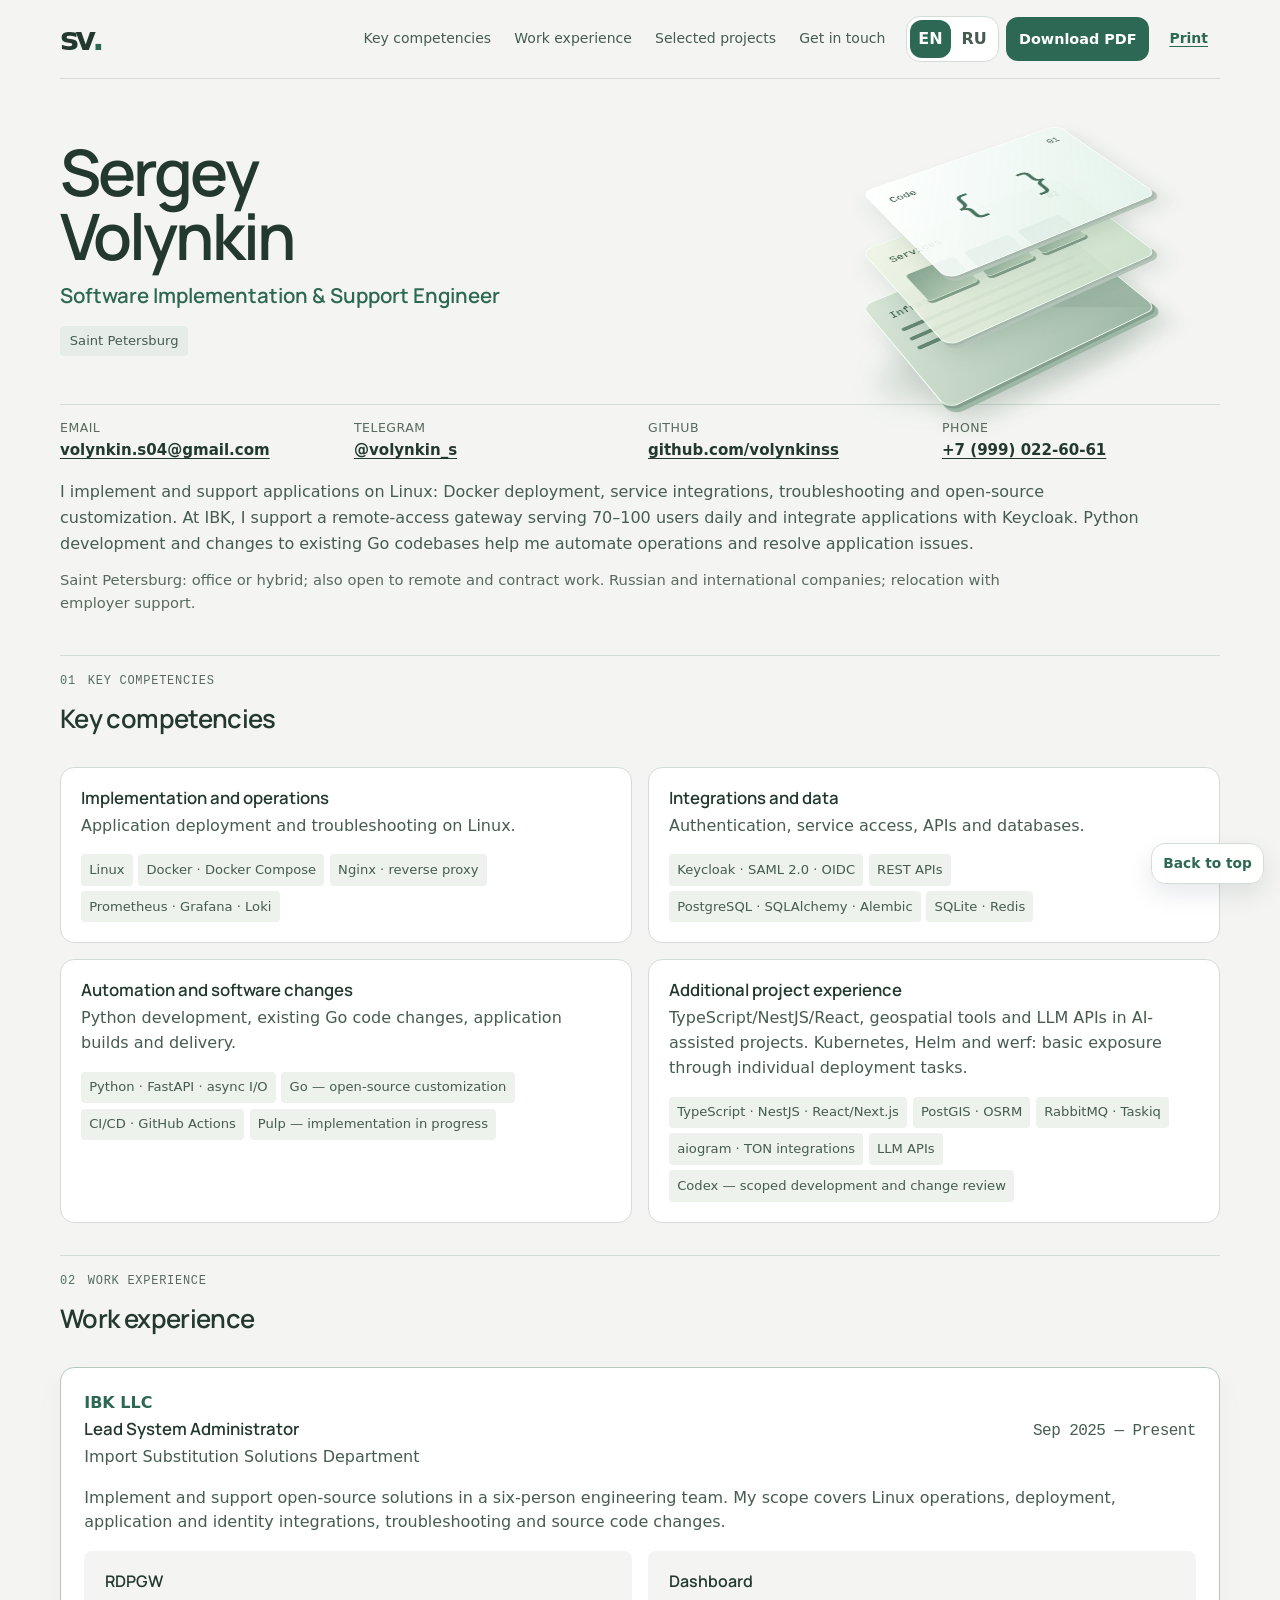
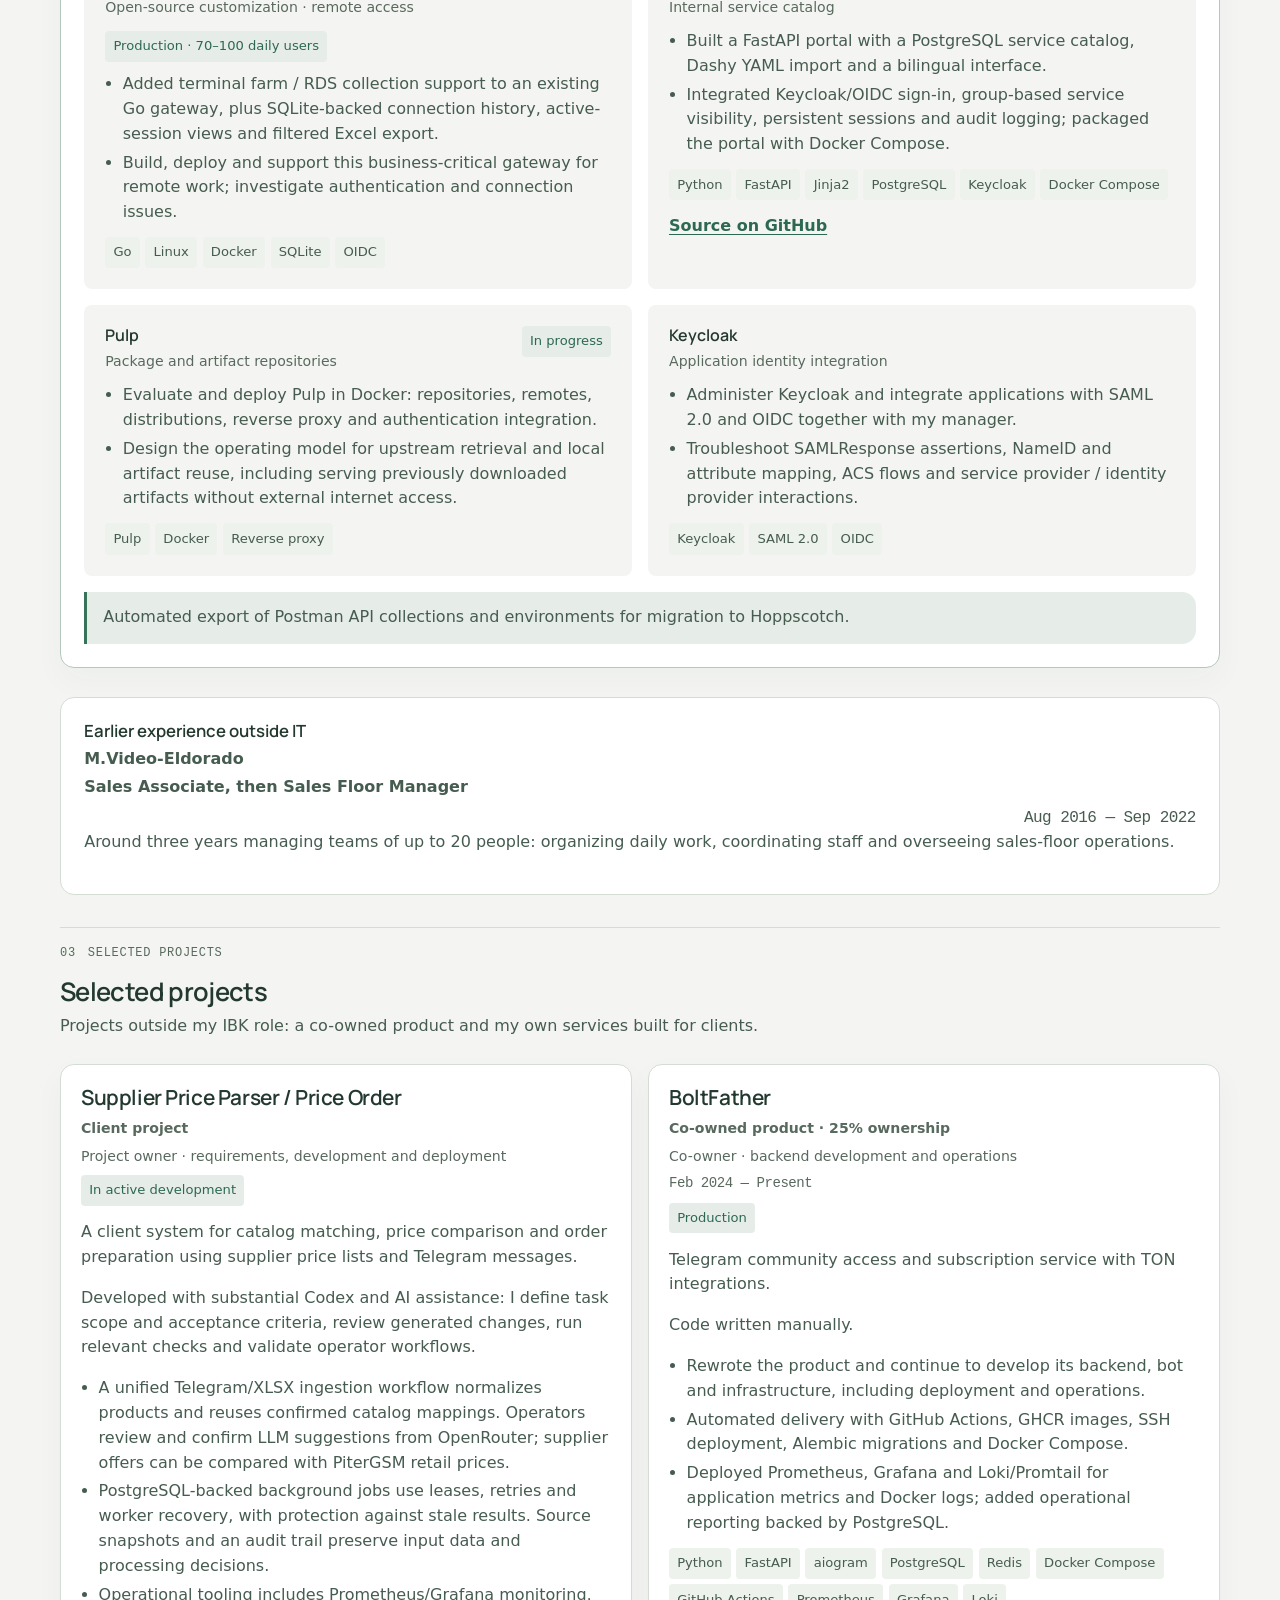
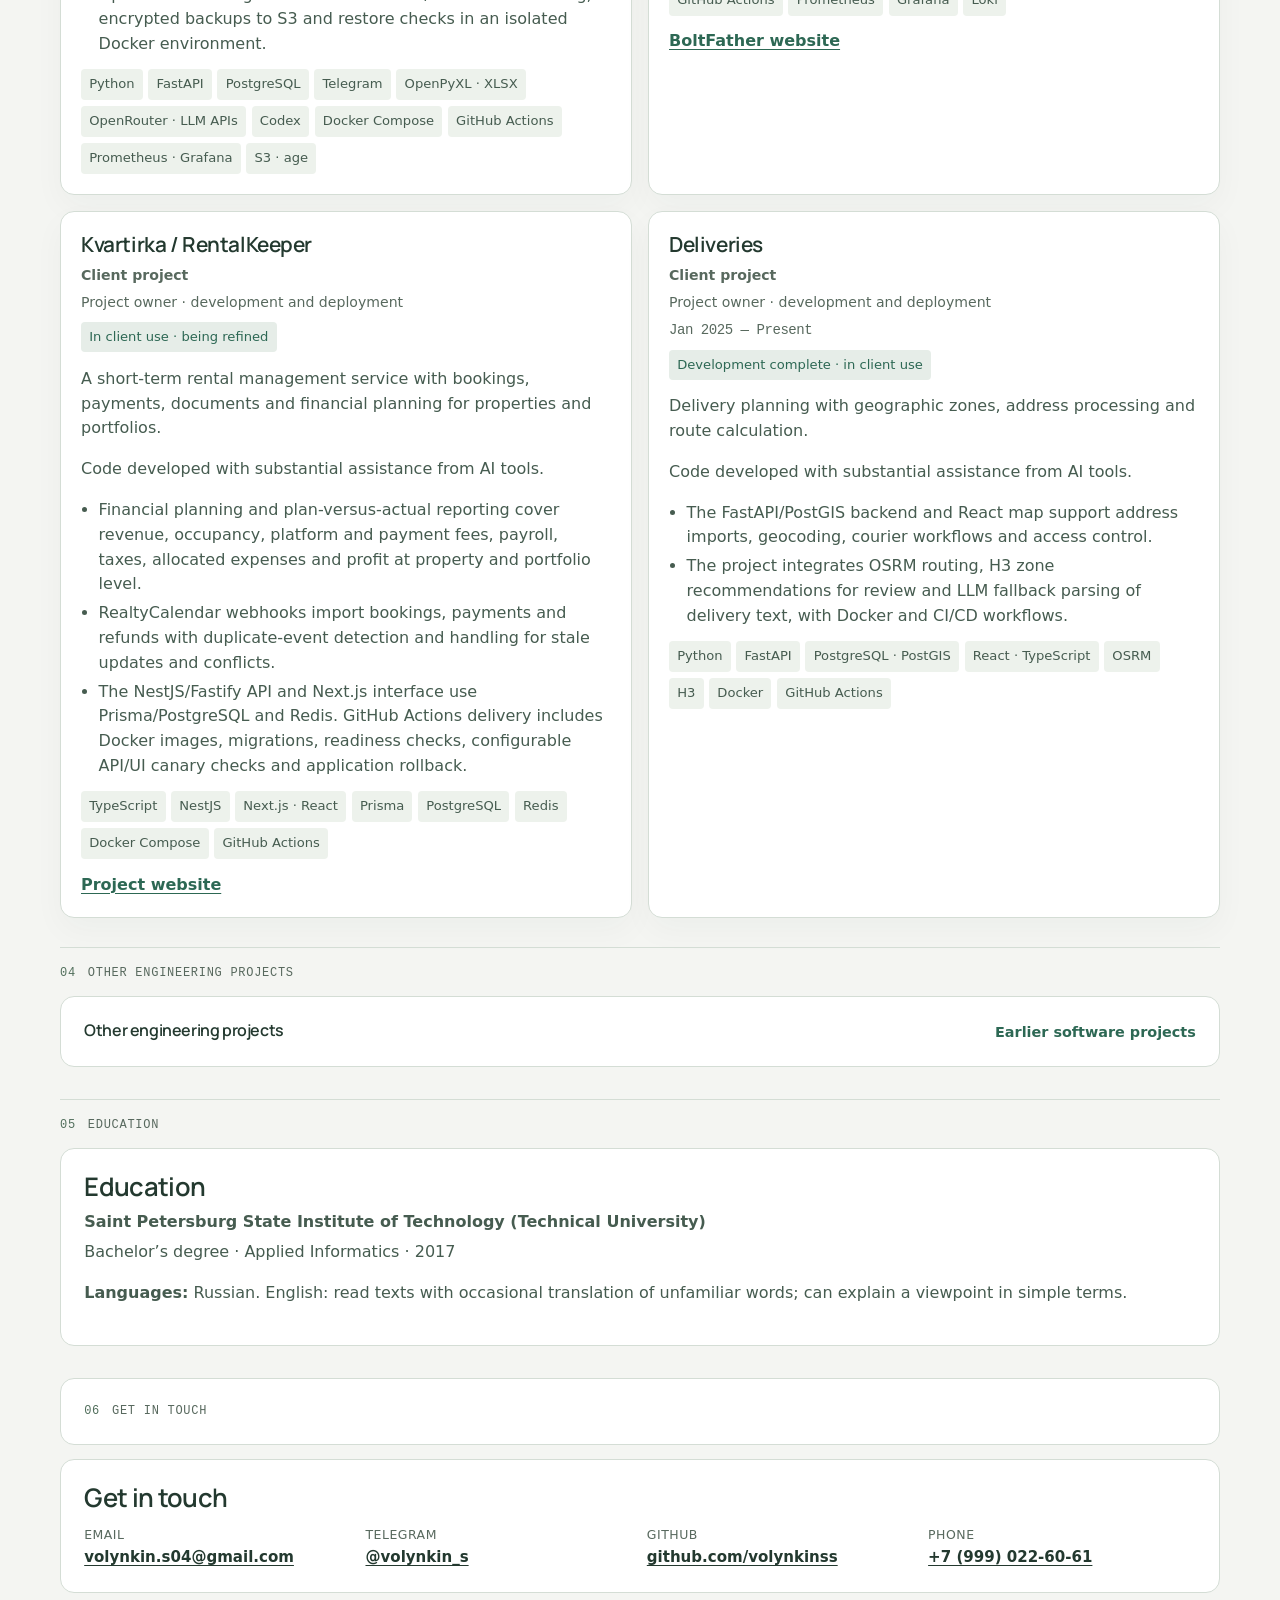
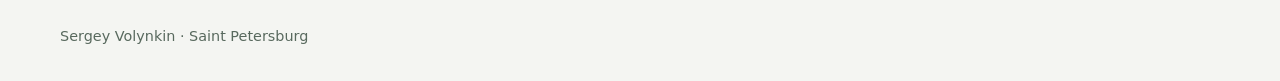
==== commit 32dae62e: "docs: refresh parser and rental management resume cases" ====
--- a/index.html
+++ b/index.html
@@ -145,7 +145,7 @@
 
     </ul>
 
-      <p class="summary">I implement and support applications on Linux: Docker deployment, service integrations, troubleshooting and open-source customization. At IBK, I support a remote-access gateway serving 70–100 users daily and integrate applications with Keycloak. Python development and changes to existing Go codebases help me automate operations and resolve application issues. My most complex project to date is Supplier Price Parser / Price Order, currently in active development with Codex assistance.</p>
+      <p class="summary">I implement and support applications on Linux: Docker deployment, service integrations, troubleshooting and open-source customization. At IBK, I support a remote-access gateway serving 70–100 users daily and integrate applications with Keycloak. Python development and changes to existing Go codebases help me automate operations and resolve application issues.</p>
       <p class="availability">Saint Petersburg: office or hybrid; also open to remote and contract work. Russian and international companies; relocation with employer support.</p>
     </section>
 
@@ -301,10 +301,10 @@
 
         <span class="status project-status">In active development</span>
       </div>
-      <p class="project-description">My most technically complex project to date: a client system for processing supplier price lists and Telegram messages, matching products and preparing orders.</p>
+      <p class="project-description">A client system for catalog matching, price comparison and order preparation using supplier price lists and Telegram messages.</p>
       <p class="project-contribution">Developed with substantial Codex and AI assistance: I define task scope and acceptance criteria, review generated changes, run relevant checks and validate operator workflows.</p>
-      <ul class="bullet-list"><li>Telegram and XLSX ingestion, price-list normalization and background processing form a workflow from source data to catalog matching and order preparation.</li><li>A protected operator workspace supports review and manual catalog matching. LLM-assisted matching through OpenRouter proposes candidate products; decisions require explicit operator confirmation.</li><li>PostgreSQL stores source snapshots and audit history, preserving the input data and recorded processing decisions.</li></ul>
-      <ul class="stack-list"><li>Python</li><li>FastAPI</li><li>PostgreSQL</li><li>Telegram</li><li>OpenPyXL · XLSX</li><li>OpenRouter · LLM APIs</li><li>Codex</li><li>Docker Compose</li><li>GitHub Actions</li></ul>
+      <ul class="bullet-list"><li>A unified Telegram/XLSX ingestion workflow normalizes products and reuses confirmed catalog mappings. Operators review and confirm LLM suggestions from OpenRouter; supplier offers can be compared with PiterGSM retail prices.</li><li>PostgreSQL-backed background jobs use leases, retries and worker recovery, with protection against stale results. Source snapshots and an audit trail preserve input data and processing decisions.</li><li>Operational tooling includes Prometheus/Grafana monitoring, encrypted backups to S3 and restore checks in an isolated Docker environment.</li></ul>
+      <ul class="stack-list"><li>Python</li><li>FastAPI</li><li>PostgreSQL</li><li>Telegram</li><li>OpenPyXL · XLSX</li><li>OpenRouter · LLM APIs</li><li>Codex</li><li>Docker Compose</li><li>GitHub Actions</li><li>Prometheus · Grafana</li><li>S3 · age</li></ul>
 
     </article>
 
@@ -325,15 +325,15 @@
 
     <article id="project-kvartirka" class="project-card">
       <div class="project-head">
-        <h3>Kvartirka</h3>
+        <h3>Kvartirka / RentalKeeper</h3>
         <p class="project-category">Client project</p>
         <p class="project-role">Project owner · development and deployment</p>
 
         <span class="status project-status">In client use · being refined</span>
       </div>
-      <p class="project-description">A workspace for managing rental properties, bookings and financial records.</p>
+      <p class="project-description">A short-term rental management service with bookings, payments, documents and financial planning for properties and portfolios.</p>
       <p class="project-contribution">Code developed with substantial assistance from AI tools.</p>
-      <ul class="bullet-list"><li>The NestJS/Fastify API and Next.js interface cover properties, bookings, payments, expenses and documents, with Prisma/PostgreSQL and Redis.</li><li>The project includes portfolio financial workflows, Docker Compose deployment, health checks and smoke validation through GitHub Actions.</li></ul>
+      <ul class="bullet-list"><li>Financial planning and plan-versus-actual reporting cover revenue, occupancy, platform and payment fees, payroll, taxes, allocated expenses and profit at property and portfolio level.</li><li>RealtyCalendar webhooks import bookings, payments and refunds with duplicate-event detection and handling for stale updates and conflicts.</li><li>The NestJS/Fastify API and Next.js interface use Prisma/PostgreSQL and Redis. GitHub Actions delivery includes Docker images, migrations, readiness checks, configurable API/UI canary checks and application rollback.</li></ul>
       <ul class="stack-list"><li>TypeScript</li><li>NestJS</li><li>Next.js · React</li><li>Prisma</li><li>PostgreSQL</li><li>Redis</li><li>Docker Compose</li><li>GitHub Actions</li></ul>
       <p class="link-row"><a href="https://rentalkeeper.ru/" target="_blank" rel="noreferrer">Project website</a></p>
     </article>
